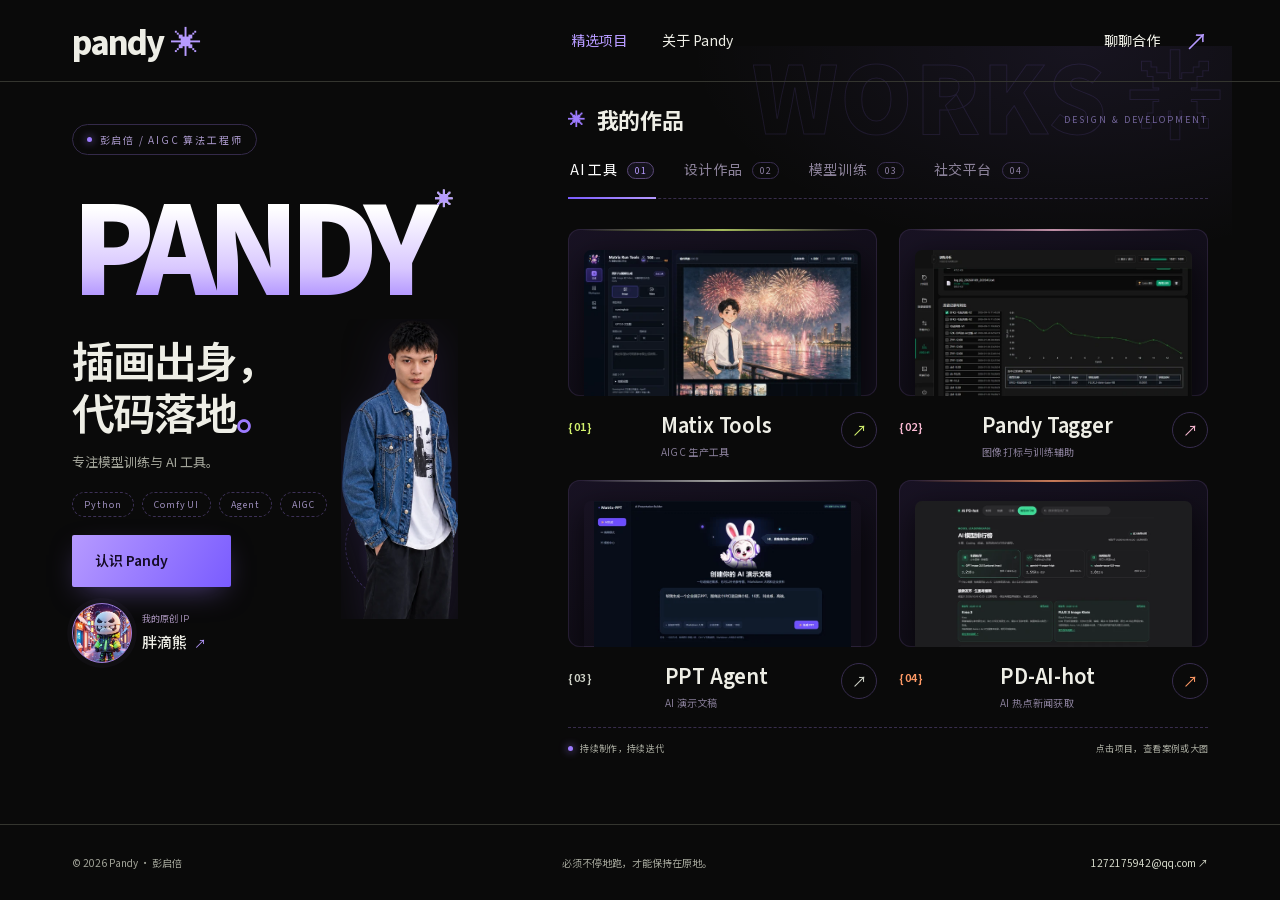
==== index.html @ b411dac5 "Publish Pandy portfolio with responsive mobile layouts" ====
<!doctype html><html lang="zh-CN"><head><meta charset="utf-8"><meta name="viewport" content="width=device-width, initial-scale=1"><meta name="theme-color" content="#0a0a0a"><title>Pandy 彭启倍 — AIGC 算法工程师与创意开发者</title><meta name="description" content="Pandy 的 AI 工具与设计作品：Matix Tools、Pandy Tagger、PPT Agent、PD-AI-hot。"><meta property="og:title" content="Pandy 彭启倍 — AIGC 算法工程师与创意开发者"><meta property="og:description" content="Pandy 的 AI 工具与设计作品：Matix Tools、Pandy Tagger、PPT Agent、PD-AI-hot。"><meta property="og:type" content="website"><meta property="og:image" content="https://7beii.github.io/pandy-portfolio/assets/images/pandy-portrait.png"><link rel="canonical" href="https://7beii.github.io/pandy-portfolio/index.html"><link rel="icon" type="image/svg+xml" href="assets/favicon.svg"><link rel="preload" href="assets/fonts/source-han-sans-cn.woff" as="font" type="font/woff" crossorigin><link rel="stylesheet" href="assets/site.css"><script src="assets/site.js" defer></script><link rel="stylesheet" href="assets/compact.css"><link rel="stylesheet" href="assets/home-ip.css"><link rel="stylesheet" href="assets/home-polish.css"><link rel="stylesheet" href="assets/home-layout.css"><link rel="stylesheet" href="assets/mobile.css"><script src="assets/home-layout.js" defer></script></head><body id="top" class="compact home-page"><a class="skip-link" href="#main">跳到内容</a><header class="site-header"><a class="brand" href="index.html" aria-label="Pandy 首页">pandy<span class="brand-star">✳</span></a><nav aria-label="主导航"><a aria-current="page" href="index.html">精选项目</a><a  href="about.html">关于 Pandy</a></nav><button class="header-contact" type="button" data-contact>聊聊合作 <span aria-hidden="true">↗</span></button><button class="menu-toggle" type="button" aria-expanded="false" aria-controls="mobile-nav" aria-label="打开导航"><span></span><span></span></button></header><nav id="mobile-nav" class="mobile-nav" aria-label="手机导航" hidden><a href="index.html">精选项目</a><a href="about.html">关于 Pandy</a><a href="mailto:1272175942@qq.com">邮件联系</a></nav><main id="main" class="home-stage section-shell"><section class="home-identity"><span class="home-kicker">彭启倍 / AIGC 算法工程师</span><h1>PANDY<span>✳</span></h1><h2>插画出身，<br>代码落地<span class="acid">。</span></h2><p>专注模型训练与 AI 工具。</p><div class="home-tags"><span>Python</span><span>ComfyUI</span><span>Agent</span><span>AIGC</span></div><div class="home-actions"><a class="button button-acid" href="about.html">认识 Pandy <svg viewBox="0 0 24 24" fill="none" aria-hidden="true"><path d="M5 19 19 5M5 5h14v14" stroke="currentColor" stroke-width="1.7"/></svg></a><button class="personal-ip-badge" type="button" data-lightbox="assets/images/design-pandy-scenes.jpg" data-caption="胖滴熊 · Pandy 原创个人 IP · 早期作品"><span class="ip-avatar" aria-hidden="true"></span><span><small>我的原创 IP</small><strong>胖滴熊 <b>↗</b></strong></span></button></div><button class="home-portrait-float" type="button" data-lightbox="assets/images/pandy-home-portrait.png" data-caption="Pandy · 彭启倍"><img class="" src="assets/images/pandy-cutout-clean.png" width="1086" height="1448" srcset="assets/images/web/pandy-cutout-clean-640.webp 640w, assets/images/web/pandy-cutout-clean-1086.webp 1086w" sizes="(max-width:700px) 46vw, 380px" alt="彭启倍 Pandy 个人形象" loading="eager" decoding="async"></button></section><section id="projects" class="home-work" aria-labelledby="work-title"><div class="work-heading"><h2 id="work-title">我的作品</h2><span>DESIGN & DEVELOPMENT</span></div><div class="home-work-tabs" role="tablist" aria-label="作品分类"><button id="tab-tools" role="tab" aria-controls="panel-tools" aria-selected="true" tabindex="0" data-tab="tools" type="button">AI 工具<span>01</span></button><button id="tab-design" role="tab" aria-controls="panel-design" aria-selected="false" tabindex="-1" data-tab="design" type="button">设计作品<span>02</span></button><button id="tab-models" role="tab" aria-controls="panel-models" aria-selected="false" tabindex="-1" data-tab="models" type="button">模型训练<span>03</span></button><button id="tab-social" role="tab" aria-controls="panel-social" aria-selected="false" tabindex="-1" data-tab="social" type="button">社交平台<span>04</span></button></div><section id="panel-tools" class="home-work-panel" role="tabpanel" aria-labelledby="tab-tools"><div class="compact-work-grid"><article class="compact-work-card work-lime"><a class="work-shot" href="projects/matix-tools.html" aria-label="查看 Matix Tools 项目"><img class="" src="assets/images/matix-tools.png" width="1286" height="913" srcset="assets/images/web/matix-tools-640.webp 640w, assets/images/web/matix-tools-1280.webp 1280w" sizes="(max-width:700px) 46vw, 380px" alt="Matix Tools 产品界面" loading="eager" decoding="async"><span class="work-open"><svg viewBox="0 0 24 24" fill="none" aria-hidden="true"><path d="M5 19 19 5M5 5h14v14" stroke="currentColor" stroke-width="1.7"/></svg></span></a><div class="work-card-caption"><span class="work-index">{01}</span><div><h3><a href="projects/matix-tools.html">Matix Tools</a></h3><p>AIGC 生产工具</p></div><a class="work-text-arrow" href="projects/matix-tools.html" aria-label="进入 Matix Tools">↗</a></div></article><article class="compact-work-card work-pink"><a class="work-shot" href="projects/pandy-tagger.html" aria-label="查看 Pandy Tagger 项目"><img class="" src="assets/images/pandy-tagger.png" width="1500" height="950" srcset="assets/images/web/pandy-tagger-640.webp 640w, assets/images/web/pandy-tagger-1280.webp 1280w" sizes="(max-width:700px) 46vw, 380px" alt="Pandy Tagger 训练分析模块" loading="eager" decoding="async"><span class="work-open"><svg viewBox="0 0 24 24" fill="none" aria-hidden="true"><path d="M5 19 19 5M5 5h14v14" stroke="currentColor" stroke-width="1.7"/></svg></span></a><div class="work-card-caption"><span class="work-index">{02}</span><div><h3><a href="projects/pandy-tagger.html">Pandy Tagger</a></h3><p>图像打标与训练辅助</p></div><a class="work-text-arrow" href="projects/pandy-tagger.html" aria-label="进入 Pandy Tagger">↗</a></div></article><article class="compact-work-card work-silver ppt-work-card"><button class="work-shot" type="button" data-lightbox="assets/images/ppt-agent-preview.png" data-caption="PPT Agent · Matrix-PPT 界面" aria-label="放大查看 PPT Agent 界面"><img class="" src="assets/images/ppt-agent-preview.png" width="2330" height="1368" srcset="assets/images/web/ppt-agent-preview-640.webp 640w, assets/images/web/ppt-agent-preview-1280.webp 1280w" sizes="(max-width:700px) 46vw, 380px" alt="Matrix-PPT AI 演示文稿工具界面" loading="eager" decoding="async"><span class="work-open"><svg viewBox="0 0 24 24" fill="none" aria-hidden="true"><path d="M5 19 19 5M5 5h14v14" stroke="currentColor" stroke-width="1.7"/></svg></span></button><div class="work-card-caption"><span class="work-index">{03}</span><div><h3>PPT Agent</h3><p>AI 演示文稿</p></div><button class="work-text-arrow" type="button" data-lightbox="assets/images/ppt-agent-preview.png" data-caption="PPT Agent · Matrix-PPT 界面" aria-label="放大查看 PPT Agent 界面">↗</button></div></article><article class="compact-work-card work-orange"><a class="work-shot" href="projects/pd-ai-hot.html" aria-label="查看 PD-AI-hot 项目"><img class="" src="assets/images/pd-ai-hot.png" width="1440" height="1100" srcset="assets/images/web/pd-ai-hot-640.webp 640w, assets/images/web/pd-ai-hot-1280.webp 1280w" sizes="(max-width:700px) 46vw, 380px" alt="PD-AI-hot 模型榜单界面 · 2026-10-16 核验快照" loading="eager" decoding="async"><span class="work-open"><svg viewBox="0 0 24 24" fill="none" aria-hidden="true"><path d="M5 19 19 5M5 5h14v14" stroke="currentColor" stroke-width="1.7"/></svg></span></a><div class="work-card-caption"><span class="work-index">{04}</span><div><h3><a href="projects/pd-ai-hot.html">PD-AI-hot</a></h3><p>AI 热点新闻获取</p></div><a class="work-text-arrow" href="projects/pd-ai-hot.html" aria-label="进入 PD-AI-hot">↗</a></div></article></div><div class="work-footnote"><span><i></i> 持续制作，持续迭代</span><span>点击项目，查看案例或大图</span></div></section><section id="panel-design" class="home-work-panel" role="tabpanel" aria-labelledby="tab-design" hidden><div class="compact-work-grid design-archive-grid"><article class="compact-work-card design-work-card commercial-ip-card"><button class="work-shot" type="button" data-lightbox="assets/images/design-kingdom-ip.jpg" data-caption="金证股份 · 品牌 IP · 早期设计作品" data-long-image="true"><img class="" src="assets/images/design-kingdom-ip.jpg" width="1100" height="3546" srcset="assets/images/web/design-kingdom-ip-640.webp 640w, assets/images/web/design-kingdom-ip-1100.webp 1100w" sizes="(max-width:700px) 46vw, 380px" alt="金证股份 · 品牌 IP" loading="lazy" decoding="async"><span class="work-open"><svg viewBox="0 0 24 24" fill="none" aria-hidden="true"><path d="M5 19 19 5M5 5h14v14" stroke="currentColor" stroke-width="1.7"/></svg></span></button><div class="work-card-caption"><span class="work-index">{01}</span><div><h3>金证股份 · 品牌 IP</h3><p>商业 IP / 形象与延展</p></div><button class="work-text-arrow" type="button" data-lightbox="assets/images/design-kingdom-ip.jpg" data-caption="金证股份 · 品牌 IP · 早期设计作品" data-long-image="true" aria-label="放大查看金证股份 · 品牌 IP">↗</button></div></article><article class="compact-work-card design-work-card"><button class="work-shot" type="button" data-lightbox="assets/images/design-douyin-kv.jpg" data-caption="抖音 · 视觉 KV · 早期设计作品" ><img class="" src="assets/images/design-douyin-kv.jpg" width="3338" height="1880" srcset="assets/images/web/design-douyin-kv-640.webp 640w, assets/images/web/design-douyin-kv-1280.webp 1280w" sizes="(max-width:700px) 46vw, 380px" alt="抖音 · 视觉 KV" loading="lazy" decoding="async"><span class="work-open"><svg viewBox="0 0 24 24" fill="none" aria-hidden="true"><path d="M5 19 19 5M5 5h14v14" stroke="currentColor" stroke-width="1.7"/></svg></span></button><div class="work-card-caption"><span class="work-index">{02}</span><div><h3>抖音 · 视觉 KV</h3><p>时空阅读计划 / 商业主视觉</p></div><button class="work-text-arrow" type="button" data-lightbox="assets/images/design-douyin-kv.jpg" data-caption="抖音 · 视觉 KV · 早期设计作品"  aria-label="放大查看抖音 · 视觉 KV">↗</button></div></article><article class="compact-work-card design-work-card"><button class="work-shot" type="button" data-lightbox="assets/images/design-iqoo-storyboard.jpg" data-caption="iQOO 视觉分镜 · 早期设计作品" ><img class="" src="assets/images/design-iqoo-storyboard.jpg" width="1800" height="1013" srcset="assets/images/web/design-iqoo-storyboard-640.webp 640w, assets/images/web/design-iqoo-storyboard-1280.webp 1280w" sizes="(max-width:700px) 46vw, 380px" alt="iQOO 视觉分镜" loading="lazy" decoding="async"><span class="work-open"><svg viewBox="0 0 24 24" fill="none" aria-hidden="true"><path d="M5 19 19 5M5 5h14v14" stroke="currentColor" stroke-width="1.7"/></svg></span></button><div class="work-card-caption"><span class="work-index">{03}</span><div><h3>iQOO 视觉分镜</h3><p>商业 KV / 分镜协作</p></div><button class="work-text-arrow" type="button" data-lightbox="assets/images/design-iqoo-storyboard.jpg" data-caption="iQOO 视觉分镜 · 早期设计作品"  aria-label="放大查看iQOO 视觉分镜">↗</button></div></article><article class="compact-work-card design-work-card"><button class="work-shot" type="button" data-lightbox="assets/images/design-arad-campaign.jpg" data-caption="阿拉德热映季 · 早期设计作品" ><img class="" src="assets/images/design-arad-campaign.jpg" width="1800" height="1013" srcset="assets/images/web/design-arad-campaign-640.webp 640w, assets/images/web/design-arad-campaign-1280.webp 1280w" sizes="(max-width:700px) 46vw, 380px" alt="阿拉德热映季" loading="lazy" decoding="async"><span class="work-open"><svg viewBox="0 0 24 24" fill="none" aria-hidden="true"><path d="M5 19 19 5M5 5h14v14" stroke="currentColor" stroke-width="1.7"/></svg></span></button><div class="work-card-caption"><span class="work-index">{04}</span><div><h3>阿拉德热映季</h3><p>活动视觉 / 插画设计</p></div><button class="work-text-arrow" type="button" data-lightbox="assets/images/design-arad-campaign.jpg" data-caption="阿拉德热映季 · 早期设计作品"  aria-label="放大查看阿拉德热映季">↗</button></div></article></div><div class="work-footnote"><span><i></i> 早期设计作品 · 2023 前后</span><span>点击图片，查看完整作品</span></div></section><section id="panel-models" class="home-work-panel" role="tabpanel" aria-labelledby="tab-models" hidden><div class="compact-work-grid design-archive-grid model-case-grid"><article class="compact-work-card design-work-card"><button class="work-shot" type="button" data-lightbox="assets/images/model-pandy-ip.jpg" data-caption="胖滴熊 IP 模型 · 模型效果案例"><img class="" src="assets/images/model-pandy-ip.jpg" width="1800" height="1048" srcset="assets/images/web/model-pandy-ip-640.webp 640w, assets/images/web/model-pandy-ip-1280.webp 1280w" sizes="(max-width:700px) 46vw, 380px" alt="胖滴熊 IP 模型" loading="lazy" decoding="async"><span class="work-open"><svg viewBox="0 0 24 24" fill="none" aria-hidden="true"><path d="M5 19 19 5M5 5h14v14" stroke="currentColor" stroke-width="1.7"/></svg></span></button><div class="work-card-caption"><span class="work-index">{01}</span><div><h3>胖滴熊 IP 模型</h3><p>SDXL / 个人 IP 风格训练</p></div><button class="work-text-arrow" type="button" data-lightbox="assets/images/model-pandy-ip.jpg" data-caption="胖滴熊 IP 模型 · 模型效果案例" aria-label="放大查看胖滴熊 IP 模型">↗</button></div></article><article class="compact-work-card design-work-card"><button class="work-shot" type="button" data-lightbox="assets/images/model-penguin-ip.jpg" data-caption="企鹅 IP 模型 · 模型效果案例"><img class="" src="assets/images/model-penguin-ip.jpg" width="1800" height="1048" srcset="assets/images/web/model-penguin-ip-640.webp 640w, assets/images/web/model-penguin-ip-1280.webp 1280w" sizes="(max-width:700px) 46vw, 380px" alt="企鹅 IP 模型" loading="lazy" decoding="async"><span class="work-open"><svg viewBox="0 0 24 24" fill="none" aria-hidden="true"><path d="M5 19 19 5M5 5h14v14" stroke="currentColor" stroke-width="1.7"/></svg></span></button><div class="work-card-caption"><span class="work-index">{02}</span><div><h3>企鹅 IP 模型</h3><p>SDXL / 角色风格训练</p></div><button class="work-text-arrow" type="button" data-lightbox="assets/images/model-penguin-ip.jpg" data-caption="企鹅 IP 模型 · 模型效果案例" aria-label="放大查看企鹅 IP 模型">↗</button></div></article><article class="compact-work-card design-work-card"><button class="work-shot" type="button" data-lightbox="assets/images/pvc-lora.png" data-caption="PVC 风格 LoRA · 模型效果案例"><img class="" src="assets/images/pvc-lora.png" width="832" height="1248" srcset="assets/images/web/pvc-lora-640.webp 640w, assets/images/web/pvc-lora-832.webp 832w" sizes="(max-width:700px) 46vw, 380px" alt="PVC 风格 LoRA" loading="lazy" decoding="async"><span class="work-open"><svg viewBox="0 0 24 24" fill="none" aria-hidden="true"><path d="M5 19 19 5M5 5h14v14" stroke="currentColor" stroke-width="1.7"/></svg></span></button><div class="work-card-caption"><span class="work-index">{03}</span><div><h3>PVC 风格 LoRA</h3><p>定制 LoRA / 风格表现</p></div><button class="work-text-arrow" type="button" data-lightbox="assets/images/pvc-lora.png" data-caption="PVC 风格 LoRA · 模型效果案例" aria-label="放大查看PVC 风格 LoRA">↗</button></div></article><article class="compact-work-card design-work-card"><button class="work-shot" type="button" data-lightbox="assets/images/red-panda-comparison.png" data-caption="红山主题人像模型 · 模型效果案例"><img class="" src="assets/images/red-panda-comparison.png" width="2055" height="1024" srcset="assets/images/web/red-panda-comparison-640.webp 640w, assets/images/web/red-panda-comparison-1280.webp 1280w" sizes="(max-width:700px) 46vw, 380px" alt="红山主题人像模型" loading="lazy" decoding="async"><span class="work-open"><svg viewBox="0 0 24 24" fill="none" aria-hidden="true"><path d="M5 19 19 5M5 5h14v14" stroke="currentColor" stroke-width="1.7"/></svg></span></button><div class="work-card-caption"><span class="work-index">{04}</span><div><h3>红山主题人像模型</h3><p>主题 LoRA / 人像场景融合</p></div><button class="work-text-arrow" type="button" data-lightbox="assets/images/red-panda-comparison.png" data-caption="红山主题人像模型 · 模型效果案例" aria-label="放大查看红山主题人像模型">↗</button></div></article></div><div class="work-footnote"><span><i></i> 模型效果与训练实践</span><span>点击图片，查看完整效果</span></div></section><section id="panel-social" class="home-work-panel" role="tabpanel" aria-labelledby="tab-social" hidden><div class="social-intro"><h3>在不同的平台，<br>继续交流。</h3><p>视频、开源项目与日常创作。</p></div><div class="social-platform-list"><a class="social-platform" href="https://space.bilibili.com/236667024" target="_blank" rel="noopener noreferrer"><span class="social-mark">bilibili</span><span class="social-copy"><strong>B 站</strong><small>视频与创作分享</small></span><span class="social-open"><svg viewBox="0 0 24 24" fill="none" aria-hidden="true"><path d="M5 19 19 5M5 5h14v14" stroke="currentColor" stroke-width="1.7"/></svg></span></a><a class="social-platform" href="https://github.com/7BEII" target="_blank" rel="noopener noreferrer"><span class="social-mark">GitHub</span><span class="social-copy"><strong>GitHub</strong><small>开源节点与工具</small></span><span class="social-open"><svg viewBox="0 0 24 24" fill="none" aria-hidden="true"><path d="M5 19 19 5M5 5h14v14" stroke="currentColor" stroke-width="1.7"/></svg></span></a><a class="social-platform" href="https://www.xiaohongshu.com/user/profile/5bd29da4f7e8b91920d365e2" target="_blank" rel="noopener noreferrer"><span class="social-mark">小红书</span><span class="social-copy"><strong>小红书</strong><small>个人主页与创作记录</small></span><span class="social-open"><svg viewBox="0 0 24 24" fill="none" aria-hidden="true"><path d="M5 19 19 5M5 5h14v14" stroke="currentColor" stroke-width="1.7"/></svg></span></a><a class="social-platform" href="https://www.liblib.art/userpage/a8fbde690b57461fbc590810268aca48/publish" target="_blank" rel="noopener noreferrer"><span class="social-mark">Liblib</span><span class="social-copy"><strong>Liblib</strong><small>模型发布与分享</small></span><span class="social-open"><svg viewBox="0 0 24 24" fill="none" aria-hidden="true"><path d="M5 19 19 5M5 5h14v14" stroke="currentColor" stroke-width="1.7"/></svg></span></a></div><div class="work-footnote"><span><i></i> Pandy / 彭启倍</span><span>点击访问我的主页 ↗</span></div></section></section></main><footer class="compact-footer section-shell"><span>© 2026 Pandy · 彭启倍</span><span class="footer-quote">必须不停地跑，才能保持在原地。</span><a href="mailto:1272175942@qq.com">1272175942@qq.com ↗</a></footer><div class="toast" role="status" aria-live="polite"></div><dialog class="image-dialog"><button class="dialog-close" type="button" aria-label="关闭大图">关闭 ×</button><img alt=""><p></p></dialog><dialog class="contact-dialog"><button class="contact-close" type="button" aria-label="关闭联系窗口">关闭 ×</button><span class="section-label">面试交流 / 项目合作</span><h2>LET’S<br>MAKE IT REAL.</h2><p>聊聊你的想法，让下一件作品发生。</p><a class="contact-email" href="mailto:1272175942@qq.com">1272175942@qq.com ↗</a><button class="copy-button" type="button" data-copy="1272175942@qq.com">复制邮箱</button><a class="contact-phone" href="tel:+8618402024467">184 0202 4467</a></dialog></body></html>
---- assets/site.css ----
@font-face{font-family:'Source Han Sans';src:url('fonts/source-han-sans-cn.woff') format('woff');font-weight:250 900;font-style:normal;font-display:swap}
:root{--bg:#0a0a0a;--surface:#141414;--line:#34352f;--text:#eeeee6;--muted:#a1a398;--acid:#b69aff;--pink:#f8b9d2;--orange:#ff9a66;--max:1380px;--gutter:clamp(22px,5.6vw,90px);color-scheme:dark}
*{box-sizing:border-box}html{scroll-behavior:smooth;scroll-padding-top:100px}body{margin:0;background:var(--bg);color:var(--text);font-family:'Source Han Sans','Microsoft YaHei',sans-serif;font-size:15px;line-height:1.7;font-weight:400;-webkit-font-smoothing:antialiased}body.dialog-open{overflow:hidden}::selection{background:var(--acid);color:var(--bg)}a{color:inherit;text-decoration:none}button{font:inherit;color:inherit;cursor:pointer}button,a{-webkit-tap-highlight-color:transparent}button{border:0}img{max-width:100%;height:auto;display:block}h1,h2,h3,p,figure{margin:0}h1,h2,h3{line-height:1.2;letter-spacing:-.04em}svg{display:block}a:focus-visible,button:focus-visible{outline:2px solid var(--acid);outline-offset:6px}button:disabled{cursor:default}.section-shell{max-width:var(--max);margin:0 auto;padding-left:var(--gutter);padding-right:var(--gutter)}.acid{color:var(--acid)}.skip-link{position:fixed;z-index:100;left:20px;top:-70px;background:var(--acid);color:var(--bg);padding:10px 20px}.skip-link:focus{top:15px}
.site-header{height:100px;max-width:var(--max);margin:auto;padding:0 var(--gutter);display:flex;align-items:center;justify-content:space-between;position:relative;z-index:20;border-bottom:1px solid var(--line)}.brand{font-size:32px;font-weight:850;line-height:1;letter-spacing:-2px;display:flex;align-items:center;gap:8px}.brand-star{font-size:31px;color:var(--acid);font-weight:500}.site-header nav{display:flex;gap:35px;font-size:14px}.site-header nav a{position:relative;transition:color .2s}.site-header nav a:hover{color:var(--acid)}.header-contact{display:flex;gap:25px;align-items:center;font-size:14px;padding:8px 0}.header-contact span{font-size:23px;color:var(--acid)}.menu-toggle{display:none;background:none;width:40px;height:40px;padding:8px}.menu-toggle span{display:block;height:1px;background:var(--text);margin:7px 0}.mobile-nav{position:absolute;z-index:19;left:0;right:0;top:83px;background:#17131d;padding:20px var(--gutter);border-bottom:1px solid var(--line)}.mobile-nav:not([hidden]){display:grid;gap:15px}.mobile-nav a{font-size:20px;padding:5px 0}
.hero{padding-top:38px;position:relative;overflow:hidden}.hero-meta{display:flex;justify-content:space-between;color:var(--muted);font-size:12px;letter-spacing:.03em}.edition{font-size:11px}.hero-word{font-size:clamp(120px,20.7vw,284px);font-weight:900;letter-spacing:-.085em;line-height:1.06;margin-left:-.02em;margin-top:15px;color:var(--text);white-space:nowrap;position:relative;z-index:2}.word-dot{display:inline-block;font-size:20px;font-weight:400;vertical-align:top;letter-spacing:0;margin:40px 0 0 22px;color:var(--acid)}.hero-bottom{display:grid;grid-template-columns:1fr 1.35fr;position:relative;min-height:406px;margin-top:8px}.hero-copy{padding:22px 0 50px;position:relative;z-index:3}.hero-copy h2{font-size:clamp(35px,4.2vw,58px);font-weight:650;line-height:1.2}.hero-copy p{color:var(--muted);font-size:15px;line-height:1.85;margin:24px 0 28px}.button{display:inline-flex;align-items:center;justify-content:space-between;gap:40px;min-height:52px;padding:12px 23px;font-size:14px;font-weight:600;border-radius:2px;transition:transform .2s,background .2s}.button-acid{background:var(--acid);color:#11130a}.button:hover{transform:translateY(-3px);background:#d0baff}.button span{font-size:23px;line-height:1}.hero-side{position:absolute;right:-24px;top:45px;display:flex;flex-direction:column;align-items:center;gap:15px;font-size:10px;writing-mode:vertical-rl;color:var(--muted);letter-spacing:.15em}.side-line{display:block;height:75px;width:1px;background:var(--line)}.hero-foot{border-top:1px solid var(--line);display:flex;justify-content:space-between;padding:18px 0 28px;font-size:11px;color:var(--muted)}.hero-foot a{color:var(--text);display:flex;gap:18px}.hero-foot a span{color:var(--acid)}
.chrome-art{height:530px;position:absolute;right:5px;top:-85px;width:57%;transform:translate(var(--px,0),var(--py,0));transition:transform .25s ease-out}.chrome-symbol{height:100%;width:100%;position:relative;z-index:2;animation:sculpture-turn 18s ease-in-out infinite}.art-orbit{position:absolute;left:10%;right:10%;height:36%;top:33%;border:1px solid #b69aff55;border-radius:50%}.orbit-a{transform:rotate(-28deg)}.orbit-b{transform:rotate(48deg);left:17%;right:17%;height:70%;top:14%;border-color:#b69aff22}.art-chip{position:absolute;z-index:3;border:1px solid #9177b0;border-radius:22px;background:#191322f0;color:var(--acid);font-size:10px;letter-spacing:.08em;line-height:1;padding:12px 18px;box-shadow:0 8px 25px #0005}.chip-a{left:4%;bottom:20%;transform:rotate(-12deg)}.chip-b{right:0;top:29%;transform:rotate(9deg);color:#dedfd5;border-color:#555}.art-cross{position:absolute;color:var(--acid);font-size:28px;font-weight:250}.cross-a{top:13%;left:9%}.cross-b{right:12%;bottom:5%}.discipline-strip{overflow:hidden;display:flex;justify-content:center;align-items:center;gap:40px;padding:20px 0;background:var(--acid);color:#171b0c;white-space:nowrap;font-weight:650;font-size:14px;letter-spacing:.02em;transform:rotate(-1.2deg);width:calc(100% + 4px);margin:20px -2px 0}.discipline-strip b{font-size:25px;line-height:1;font-weight:400}
.projects{padding-top:120px;padding-bottom:110px}.section-heading{display:flex;align-items:flex-end;justify-content:space-between;gap:45px;margin-bottom:53px}.section-label{display:block;color:var(--muted);font-size:12px;margin-bottom:22px;letter-spacing:.015em}.section-heading h2,.about h2,.engineering h2,.story-title h2{font-size:clamp(35px,4vw,56px);font-weight:600;line-height:1.24;letter-spacing:-.05em}.section-heading>p{color:var(--muted);font-size:14px;line-height:1.85;padding-bottom:6px}.project-grid{display:grid;grid-template-columns:1fr 1fr;gap:65px 32px}.project-card:nth-child(2){padding-top:84px}.project-card:nth-child(3){margin-top:-64px}.project-preview{display:block;position:relative;overflow:hidden;aspect-ratio:1.38;background:#b09bda;padding:28px 25px 0;isolation:isolate;border-radius:4px}.project-pink .project-preview{background:#b2a0c4}.project-silver .project-preview{background:#b7b0c8}.project-orange .project-preview{background:#9275ac}.preview-top{color:#15170e;display:flex;justify-content:space-between;align-items:center;gap:15px;font-size:12px;font-weight:550;margin-bottom:33px}.preview-arrow{width:30px;height:30px;border:1px solid #272a2255;border-radius:50%;padding:7px}.preview-arrow svg{width:100%;height:100%}.project-preview>img{position:relative;max-width:none;width:108%;border-radius:5px 5px 0 0;box-shadow:0 15px 35px #0007;transform:rotate(-4deg) translateY(8px);transform-origin:50% 70%;transition:transform .5s cubic-bezier(.2,.7,.2,1)}.project-card:nth-child(even) .project-preview>img{transform:rotate(4deg) translate(-4%,8px)}.project-preview:hover>img{transform:rotate(0) translateY(0)}.project-card:nth-child(even) .project-preview:hover>img{transform:rotate(0) translate(-4%,0)}.project-info{display:flex;justify-content:space-between;gap:20px;margin-top:23px}.project-category{font-size:11px;color:var(--muted)}.project-info h3{font-size:31px;font-weight:650;letter-spacing:-.04em;margin:8px 0 11px}.project-info p{color:var(--muted);max-width:390px;line-height:1.85;font-size:13px}.project-index{font-size:13px;color:#72766a;padding-top:7px}.tag-row{display:flex;gap:8px;flex-wrap:wrap;margin-top:20px}.tag-row span{font-size:10px;border:1px solid #3a3d33;border-radius:20px;padding:3px 11px;color:#b7bcb0}.concept-label{position:absolute;bottom:12px;right:12px;z-index:3;font-size:10px;background:#101510e8;border:1px solid #777d65;padding:4px 10px;color:#e9eedc}
.visuals{padding-top:35px;padding-bottom:115px}.visual-grid{display:grid;grid-template-columns:1fr 1fr;gap:25px}.visual-item{display:block;min-width:0;text-align:left;padding:0;background:none}.visual-wide{grid-column:1/-1}.visual-image{display:block;overflow:hidden;background:#171815;border-radius:3px}.visual-item .visual-image>img{height:325px;width:100%;object-fit:cover;transition:transform .5s ease}.visual-wide .visual-image>img{height:auto;aspect-ratio:2.25;object-fit:cover;object-position:50% 45%}.visual-item:hover img{transform:scale(1.025)}.visual-caption{display:flex;justify-content:space-between;gap:15px;padding:17px 0;font-size:12px}.visual-caption strong{font-size:16px;font-weight:500}.visual-caption>span{color:var(--muted)}.text-link{display:flex;width:fit-content;align-items:center;gap:16px;font-size:13px;margin-top:28px;border-bottom:1px solid #686c5f;padding-bottom:8px}.text-link svg{width:16px;color:var(--acid)}
.about{padding-top:80px;padding-bottom:120px;display:grid;grid-template-columns:.85fr 1fr;gap:90px;border-top:1px solid var(--line)}.about-photo{position:relative;align-self:start;margin-top:10px}.portrait-frame{overflow:hidden;border-radius:3px;border:1px solid #333831;position:relative}.portrait-frame>img{width:100%;aspect-ratio:.83;object-fit:cover;object-position:49% 50%;filter:saturate(.65)}.photo-stamp{position:absolute;right:-24px;top:45px;line-height:1.2;padding:15px 20px;color:#15200a;background:var(--acid);font-size:15px;letter-spacing:-.03em;font-weight:800;transform:rotate(8deg)}.photo-caption{display:block;font-size:12px;color:var(--muted);margin-top:18px}.about-copy>.section-label{margin-bottom:18px}.about-lead{font-size:19px!important;line-height:1.7!important;color:var(--text)!important;margin-top:25px!important}.about-copy>p{font-size:13px;color:var(--muted);line-height:1.95;margin-top:18px}.impact-row{display:grid;grid-template-columns:repeat(3,1fr);padding:25px 0 28px;border-top:1px solid var(--line);border-bottom:1px solid var(--line);margin:30px 0}.impact-row>div{display:flex;flex-direction:column;gap:7px}.impact-row strong{font-size:39px;font-weight:600;line-height:1.3;letter-spacing:-.06em;color:var(--acid)}.impact-row strong span{font-size:17px;margin-left:4px;letter-spacing:0}.impact-row>div>span{font-size:11px;color:var(--muted)}.credentials p{font-size:12px;line-height:1.8;padding:7px 0;display:grid;grid-template-columns:80px 1fr;gap:10px}.credentials p>span{color:var(--muted)}.manifesto{padding-top:70px;padding-bottom:95px;position:relative;overflow:hidden;border-top:1px solid var(--line)}.manifesto>p{font-size:clamp(40px,6.3vw,86px);font-weight:600;line-height:1.25;letter-spacing:-.06em;position:relative;z-index:2}.manifesto>p>span{color:var(--acid)}.manifesto-star{position:absolute;font-size:270px;right:110px;top:-20px;line-height:1;color:#b69aff1a;transform:rotate(20deg);font-weight:250}
.contact{padding-top:60px;padding-bottom:25px;background:var(--acid);color:#15180d;max-width:none}.contact>*{max-width:calc(var(--max) - 2 * var(--gutter));margin-left:auto;margin-right:auto}.contact-intro{display:flex;align-items:center;justify-content:space-between;margin-bottom:32px}.contact-intro .section-label{color:#6a557f;margin:0}.availability{display:flex;align-items:center;gap:8px;font-size:11px}.availability i,.project-status i{width:6px;height:6px;background:currentColor;border-radius:50%;display:inline-block}.contact-display{display:block;font-size:clamp(55px,10.4vw,140px);line-height:.98;font-weight:800;letter-spacing:-.065em;position:relative;padding:10px 0 45px}.contact-display>span{color:#77539e}.contact-display svg{width:100px;position:absolute;right:20px;bottom:60px;transition:transform .3s}.contact-display:hover svg{transform:translate(7px,-7px)}.contact-details{display:flex;align-items:flex-start;gap:70px;padding-top:30px;padding-bottom:40px;border-top:1px solid #80639b4d}.contact-details>div{display:flex;flex-direction:column;gap:5px}.meta{font-size:11px;color:#695b7b}.contact-details a{font-size:19px;font-weight:500;letter-spacing:-.02em}.copy-button{padding:0;background:none;font-size:11px;color:#695b7b;width:fit-content;margin-top:4px;border-bottom:1px solid #829d4d}.contact-details .back-top{margin-left:auto;font-size:11px;padding-top:24px;font-weight:400}.footer-line{display:flex;justify-content:space-between;gap:20px;font-size:10px;color:#725c86;padding-top:20px;border-top:1px solid #80639b4d}.contact a:focus-visible,.contact button:focus-visible{outline-color:#15180d}.toast{position:fixed;left:50%;bottom:30px;transform:translate(-50%,20px);z-index:60;background:#eee;color:#111;border-radius:4px;padding:12px 25px;opacity:0;pointer-events:none;transition:.2s;font-size:13px}.toast.visible{opacity:1;transform:translate(-50%,0)}.image-dialog{padding:60px 20px 20px;max-width:94vw;max-height:94dvh;background:#12130f;border:1px solid #5d4c70;color:var(--text);margin:auto;overflow:auto}.image-dialog::backdrop{background:#000e;backdrop-filter:blur(7px)}.image-dialog img{max-width:85vw;max-height:72dvh;object-fit:contain;margin:auto}.image-dialog p{font-size:12px;text-align:center;margin-top:15px;color:var(--muted)}.dialog-close{position:absolute;right:20px;top:15px;background:none;border:1px solid #766187;border-radius:20px;padding:5px 15px;font-size:12px}
.detail-hero{padding-top:43px;padding-bottom:50px}.breadcrumb{display:inline-block;color:var(--muted);font-size:12px;margin-bottom:55px}.detail-topline{display:flex;justify-content:space-between;align-items:center;gap:20px;font-size:12px;color:var(--muted);margin-bottom:23px}.project-status{display:flex;align-items:center;gap:7px;color:var(--acid);font-size:11px}.detail-hero h1{font-size:clamp(55px,9vw,120px);font-weight:800;letter-spacing:-.065em;line-height:1.08}.detail-hero h2{font-size:clamp(23px,3vw,38px);font-weight:500;margin-top:30px;line-height:1.4}.detail-summary{font-size:15px;color:var(--muted);max-width:680px;margin-top:18px;line-height:1.9}.detail-meta{display:flex;gap:90px;margin-top:42px;padding-top:24px;border-top:1px solid var(--line)}.detail-meta>div>span{font-size:10px;color:var(--muted)}.detail-meta p{font-size:12px;margin-top:6px}.detail-cover{padding-bottom:80px}.cover-canvas{background:#aebc8b;padding:45px 45px 0;border-radius:4px;overflow:hidden}.cover-canvas>img{width:100%;max-height:740px;object-fit:contain;object-position:bottom;box-shadow:0 0 50px #0005;border-radius:5px 5px 0 0}.theme-pink .cover-canvas{background:#b2a0c4}.theme-silver .cover-canvas{background:#a9aba1}.theme-orange .cover-canvas{background:#9275ac}figcaption{font-size:11px;color:var(--muted);padding-top:14px}.project-story{display:grid;grid-template-columns:.9fr 1.1fr;gap:70px;padding-top:15px;padding-bottom:80px}.story-title h2{font-size:43px}.story-text{font-size:16px;color:#d2d3c9;line-height:2;padding-top:34px}.story-text .outcome{font-size:13px;color:var(--muted);border-left:2px solid var(--acid);margin-top:24px;padding-left:19px}.feature-section{padding-bottom:90px}.feature-list{border-top:1px solid var(--line)}.feature-list article{display:grid;grid-template-columns:60px .85fr 1fr;gap:30px;padding:30px 0;border-bottom:1px solid var(--line);align-items:start}.feature-num{color:var(--acid);font-size:12px}.feature-list h3{font-size:24px;font-weight:500;line-height:1.5}.feature-list p{color:var(--muted);font-size:13px;line-height:1.9}.workflow-section{padding-bottom:90px}.workflow-section h2{font-size:43px}.workflow{list-style:none;padding:0;display:grid;grid-template-columns:repeat(4,1fr);gap:20px;margin:0}.workflow li{border-top:1px solid var(--acid);padding:20px 16px 20px 0;position:relative}.workflow li:not(:last-child):after{content:'↗';position:absolute;right:0;top:14px;color:var(--muted);font-size:20px}.workflow li>span{display:block;color:var(--muted);font-size:11px;margin-bottom:30px}.workflow strong{font-size:17px;font-weight:500;line-height:1.5;display:block}.inline-figure{padding-bottom:85px}.inline-figure button,.model-figure button{display:block;width:100%;position:relative;padding:0;background:#171815;overflow:hidden;border-radius:4px}.inline-figure img{width:100%;max-height:650px;object-fit:contain}.zoom-hint{position:absolute;right:14px;bottom:14px;background:#111e;border:1px solid #6668;padding:6px 12px;border-radius:20px;font-size:10px;color:#eee}.engineering{display:grid;grid-template-columns:.9fr 1.1fr;gap:70px;padding-bottom:90px}.engineering h2{font-size:43px}.engineering-list article{border-bottom:1px solid var(--line);padding:25px 0}.engineering-list article:first-child{padding-top:0}.engineering-list h3{font-size:21px;font-weight:500;margin-bottom:13px}.engineering-list p{font-size:13px;color:var(--muted);line-height:1.9}.next-project{display:block;border-top:1px solid var(--line);position:relative;padding-top:45px;padding-bottom:65px}.next-project>span{font-size:12px;color:var(--muted);display:block;margin-bottom:18px}.next-project strong{font-size:clamp(35px,6vw,80px);font-weight:650;line-height:1.2;letter-spacing:-.05em}.next-project svg{position:absolute;width:50px;right:var(--gutter);bottom:70px;color:var(--acid);transition:transform .25s}.next-project:hover svg{transform:translate(4px,-4px)}.model-practice{padding-bottom:65px}.model-practice h2{font-size:43px}.model-figure{margin-bottom:35px}.model-figure img{width:100%;max-height:720px;object-fit:contain}.model-figure figcaption{display:flex;justify-content:space-between;gap:20px}.model-figure figcaption strong{font-size:16px;font-weight:500;color:var(--text)}
@keyframes sculpture-turn{0%,100%{transform:rotate(-5deg) translateY(0)}50%{transform:rotate(8deg) translateY(-12px)}}
@media(min-width:1440px){.hero-word{font-size:284px}.hero-bottom{min-height:430px}.chrome-art{height:560px;top:-100px}.hero-copy{padding-top:24px}.contact>*{max-width:1220px}}
@media(max-width:1000px){:root{--gutter:40px}.hero-word{font-size:21vw}.hero-bottom{min-height:385px}.chrome-art{width:58%;height:430px;top:-25px}.hero-copy h2{font-size:42px}.hero-side{right:-20px}.projects{padding-top:100px}.project-preview{padding:20px 18px 0;aspect-ratio:1.2}.preview-top{margin-bottom:30px}.project-grid{gap:50px 24px}.project-card:nth-child(2){padding-top:60px}.project-card:nth-child(3){margin-top:-40px}.project-info h3{font-size:27px}.about{gap:45px}.about h2{font-size:38px}.photo-stamp{right:-12px;font-size:12px}.visual-item .visual-image>img{height:270px}.visual-wide .visual-image>img{height:auto}.contact-display svg{width:75px}.story-title h2,.workflow-section h2,.engineering h2,.model-practice h2{font-size:36px}.feature-list article{grid-template-columns:35px .9fr 1fr;gap:20px}.feature-list h3{font-size:21px}.project-story,.engineering{gap:40px}.impact-row strong{font-size:32px}}
@media(max-width:700px){:root{--gutter:22px}.site-header{height:82px}.brand{font-size:28px}.brand-star{font-size:26px}.site-header nav,.header-contact{display:none}.menu-toggle{display:block}.hero{padding-top:28px}.hero-meta{font-size:10px;gap:20px}.edition{font-size:9px;letter-spacing:0}.hero-word{font-size:22vw;line-height:1.1;margin-top:24px;letter-spacing:-.075em}.word-dot{font-size:12px;margin:12px 0 0 7px}.hero-bottom{display:block;min-height:590px;margin-top:12px}.hero-copy{padding-top:15px;padding-bottom:0;max-width:86%}.hero-copy h2{font-size:39px;line-height:1.22}.hero-copy p{font-size:13px;margin:18px 0 20px;line-height:1.8}.button{min-height:46px;padding:10px 18px;font-size:12px;gap:26px}.chrome-art{width:82%;right:-10px;top:256px;height:325px}.hero-side{right:2px;top:90px;font-size:9px}.hero-foot{font-size:9px;padding-bottom:22px;gap:15px}.hero-foot>a{white-space:nowrap;gap:10px}.discipline-strip{font-size:11px;gap:22px;padding:15px 0;margin-top:8px;justify-content:flex-start;transform:rotate(-2deg)}.discipline-strip span:first-child{margin-left:20px}.discipline-strip b{font-size:20px}.chip-a{left:0;bottom:17%}.chip-b{right:0;top:24%}.art-chip{font-size:8px;padding:9px 12px}.art-cross{font-size:22px}.projects{padding-top:75px;padding-bottom:60px}.section-heading{display:block;margin-bottom:32px}.section-heading h2,.about h2{font-size:36px}.section-label{font-size:10px;margin-bottom:16px}.section-heading>p{font-size:12px;margin-top:22px;line-height:1.8}.project-grid{display:block}.project-card{margin:0 0 45px!important;padding:0!important}.project-preview{aspect-ratio:1.28;padding:22px 20px 0}.preview-top{font-size:10px;margin-bottom:30px}.project-info{margin-top:19px}.project-info h3{font-size:28px;margin-top:6px}.project-info p{font-size:12px}.project-category,.project-index{font-size:10px}.tag-row{margin-top:16px}.tag-row span{font-size:9px;padding:2px 10px}.visuals{padding-top:0;padding-bottom:65px}.visual-grid{grid-template-columns:1fr;gap:23px}.visual-wide{grid-column:auto}.visual-wide .visual-image>img{aspect-ratio:16/10;object-fit:contain;background:#f8aa4c}.visual-item .visual-image>img{height:auto;max-height:380px;object-fit:contain}.visual-caption{padding:13px 0;gap:10px;font-size:10px}.visual-caption strong{font-size:14px}.text-link{font-size:11px;margin-top:20px}.about{display:flex;flex-direction:column;gap:40px;padding-top:50px;padding-bottom:65px}.about-photo{width:90%;margin:0}.portrait-frame>img{aspect-ratio:.95;object-position:50% 42%}.photo-stamp{right:-25px;top:35px;font-size:13px;padding:13px 16px}.photo-caption{font-size:10px;margin-top:12px}.about-lead{font-size:17px!important}.about-copy>p{font-size:12px}.impact-row{margin-top:25px;padding:22px 0}.impact-row strong{font-size:35px}.impact-row strong span{font-size:14px}.impact-row>div>span{font-size:10px}.credentials p{font-size:11px;grid-template-columns:70px 1fr;gap:8px}.manifesto{padding-top:45px;padding-bottom:55px}.manifesto>p{font-size:38px;line-height:1.3}.manifesto-star{font-size:180px;right:-25px;top:10px}.contact{padding-top:35px}.contact-intro{align-items:flex-start;gap:15px;margin-bottom:25px}.contact-intro .section-label{font-size:9px}.availability{font-size:9px;gap:5px}.contact-display{font-size:15vw;padding-bottom:35px}.contact-display svg{width:43px;right:0;bottom:42px}.contact-details{gap:24px;flex-wrap:wrap;padding-top:24px;padding-bottom:27px}.contact-details a{font-size:16px}.meta{font-size:10px}.copy-button{font-size:10px}.contact-details .back-top{padding-top:0;margin-left:0;align-self:end;font-size:10px}.footer-line{font-size:9px;flex-wrap:wrap;gap:13px 20px;padding-top:18px;line-height:1.6}.footer-line span:nth-child(2){order:3;width:100%}.footer-line a{margin-left:auto}.image-dialog{padding:50px 10px 12px;max-width:98vw}.image-dialog img{max-width:92vw}.dialog-close{right:12px;top:12px}.image-dialog p{font-size:10px}.detail-hero{padding-top:28px;padding-bottom:32px}.breadcrumb{font-size:10px;margin-bottom:35px}.detail-topline{font-size:10px;align-items:flex-start;margin-bottom:20px;gap:15px}.project-status{font-size:9px;gap:5px}.detail-hero h1{font-size:clamp(43px,12vw,68px);line-height:1.15;overflow-wrap:anywhere}.detail-hero h2{font-size:25px;margin-top:24px}.detail-summary{font-size:12px;margin-top:15px;line-height:1.9}.detail-meta{gap:20px;display:grid;grid-template-columns:1fr;margin-top:28px;padding-top:18px}.detail-meta p{font-size:11px}.detail-meta>div>span{font-size:9px}.detail-cover{padding-bottom:45px}.cover-canvas{padding:18px 12px 0;border-radius:2px}.cover-canvas>img{border-radius:3px 3px 0 0}figcaption{font-size:9px;padding-top:11px}.project-story{grid-template-columns:1fr;gap:18px;padding-top:15px;padding-bottom:45px}.story-title h2,.workflow-section h2,.engineering h2,.model-practice h2{font-size:32px}.story-text{font-size:14px;padding-top:0;line-height:1.9}.story-text .outcome{font-size:12px;margin-top:18px;padding-left:14px}.feature-section{padding-bottom:50px}.feature-list article{grid-template-columns:25px 1fr;gap:6px 15px;padding:24px 0}.feature-list h3{font-size:21px}.feature-list p{grid-column:2;font-size:12px}.feature-num{padding-top:5px;font-size:10px}.workflow-section{padding-bottom:50px}.workflow{grid-template-columns:1fr 1fr;gap:10px 22px}.workflow li{padding-top:14px;padding-bottom:20px}.workflow li>span{font-size:10px;margin-bottom:20px}.workflow strong{font-size:15px}.workflow li:not(:last-child):after{font-size:18px;top:9px}.inline-figure{padding-bottom:50px}.engineering{grid-template-columns:1fr;gap:30px;padding-bottom:45px}.engineering-list h3{font-size:20px}.engineering-list p{font-size:12px}.engineering-list article{padding:20px 0}.next-project{padding-top:32px;padding-bottom:40px}.next-project>span{font-size:10px;margin-bottom:15px}.next-project strong{font-size:32px}.next-project svg{width:30px;bottom:43px}.model-practice{padding-bottom:30px}.model-figure figcaption{flex-direction:column;gap:5px}.model-figure figcaption strong{font-size:14px}.zoom-hint{font-size:9px;padding:4px 9px;right:8px;bottom:8px}}
@media(prefers-reduced-motion:reduce){html{scroll-behavior:auto}*,*:before,*:after{animation:none!important;transition:none!important}.chrome-art{transform:none!important}}

.model-comparison{display:grid;grid-template-columns:repeat(3,1fr);gap:20px;margin-bottom:15px}.model-comparison button{display:block;padding:0;width:100%;background:#eee;border-radius:3px;overflow:hidden}.model-comparison img{width:100%;height:320px;object-fit:contain}.model-comparison figcaption{font-size:13px;color:#deded5}.comparison-note{font-size:12px;color:var(--muted);margin-bottom:45px;line-height:1.8}@media(max-width:700px){.model-comparison{gap:10px}.model-comparison img{height:160px}.model-comparison figcaption{font-size:10px}.comparison-note{font-size:11px;margin-bottom:30px}}

.discipline-wrap{overflow:hidden;padding:20px 0 15px;margin-top:8px}.discipline-wrap .discipline-strip{margin:0 -2px}@media(max-width:700px){.discipline-wrap{padding:13px 0 10px;margin-top:0}}
---- assets/compact.css ----
.compact{min-height:100dvh;display:flex;flex-direction:column}.compact [hidden]{display:none!important}.compact .site-header{height:82px;flex-shrink:0;width:100%}.compact .site-header nav a[aria-current=page]{color:var(--acid)}.compact .header-contact{background:none;color:var(--text)}.compact .section-shell{width:100%}.compact-footer{margin-top:auto;display:flex;justify-content:space-between;align-items:center;gap:20px;min-height:76px;border-top:1px solid var(--line);font-size:10px;color:var(--muted)}.compact-footer a{color:#d6dacb}.home-stage{display:grid;grid-template-columns:.9fr 1.35fr;gap:70px;flex:1;padding-top:48px;padding-bottom:40px;min-height:690px;align-items:center}.home-identity{position:relative;min-height:590px;padding-top:5px;overflow:hidden}.home-kicker{font-size:11px;color:var(--muted)}.home-identity h1{font-size:clamp(80px,9.5vw,132px);font-weight:900;letter-spacing:-.085em;line-height:1.15;margin:18px 0 20px}.home-identity h1>span{font-size:18px;color:var(--acid);vertical-align:top;display:inline-block;margin:15px 0 0 7px;letter-spacing:0}.home-identity h2{font-size:43px;font-weight:600;line-height:1.22;letter-spacing:-.045em;position:relative;z-index:2}.home-identity>p{font-size:13px;color:var(--muted);line-height:1.85;margin:22px 0 24px;position:relative;z-index:3}.home-identity>.button{font-size:12px;min-height:45px;padding:10px 17px;gap:30px;position:relative;z-index:3}.home-identity>.button svg{width:17px}.home-identity .chrome-art{width:255px;height:255px;top:auto;bottom:7px;right:-12px;opacity:.95}.home-identity .art-chip{display:none}.home-identity .art-cross{font-size:18px}.identity-bottom{position:absolute;left:0;bottom:8px;color:#9a8ba9;font-size:9px;letter-spacing:.08em}.work-heading{display:flex;justify-content:space-between;align-items:center;margin-bottom:22px}.work-heading h2{font-size:19px;font-weight:500;letter-spacing:-.03em}.work-heading>span{font-size:9px;color:var(--muted)}.compact-work-grid{display:grid;grid-template-columns:1fr 1fr;gap:28px 22px}.work-shot{display:block;position:relative;padding:18px 14px 0;aspect-ratio:1.58;background:#aa90de;border-radius:4px;overflow:hidden}.work-pink .work-shot{background:#b39dc4}.work-silver .work-shot{background:#b5aec7}.work-orange .work-shot{background:#9b7bb8}.work-shot>img{width:100%;height:100%;object-fit:cover;object-position:top;box-shadow:0 6px 25px #0006;border-radius:3px 3px 0 0;transform:translateY(5px);transition:transform .3s}.work-shot:hover>img{transform:translateY(0)}.work-open{position:absolute;right:12px;top:12px;width:27px;height:27px;padding:7px;border-radius:50%;background:var(--acid);color:#171023;opacity:0;transform:translate(-4px,4px);transition:.2s}.work-shot:hover .work-open,.work-shot:focus-visible .work-open{opacity:1;transform:translate(0,0)}.work-open svg{width:100%;height:100%}.work-card-caption{display:flex;justify-content:space-between;gap:12px;margin-top:12px}.work-card-caption h3{font-size:21px;font-weight:600;line-height:1.3}.work-card-caption p{font-size:10px;color:var(--muted);margin-top:5px}.work-text-arrow{font-size:20px;color:var(--acid);padding:0 3px;line-height:1.3}.work-footnote{border-top:1px solid var(--line);margin-top:28px;padding-top:17px;display:flex;justify-content:space-between;gap:20px;font-size:9px;color:var(--muted)}.work-footnote>span:first-child{display:flex;gap:7px;align-items:center}.work-footnote i{display:inline-block;width:5px;height:5px;background:var(--acid);border-radius:50%}
.about-stage{display:grid;grid-template-columns:.75fr 1.2fr;gap:70px;padding-top:48px;padding-bottom:45px;align-items:start}.compact-portrait{position:relative;margin-top:10px}.compact-portrait>img{width:100%;aspect-ratio:.82;object-fit:cover;object-position:50%;border-radius:4px;filter:saturate(.7)}.compact-portrait>span{position:absolute;bottom:24px;left:20px;background:var(--acid);color:#17200c;padding:10px 15px;font-weight:700;font-size:13px;transform:rotate(-5deg)}.compact-bio h1{font-size:47px;font-weight:600;line-height:1.25;letter-spacing:-.05em}.compact-bio>.section-label{margin-bottom:15px}.compact-bio>p{font-size:13px;color:var(--muted);line-height:1.9;margin-top:15px}.compact-bio>.bio-intro{font-size:17px;color:var(--text);margin-top:22px}.compact-bio .impact-row{margin:22px 0 20px;padding:18px 0 20px}.compact-bio .impact-row strong{font-size:34px}.compact-bio .credentials p{font-size:11px;padding:5px 0}.bio-actions{display:flex;align-items:center;gap:25px;margin-top:22px}.bio-actions .button{min-height:44px;font-size:12px;padding:9px 17px;gap:30px}.bio-actions .button svg{width:16px}.bio-actions>a{font-size:11px;color:var(--muted)}
.compact-project{padding-top:25px;padding-bottom:20px;flex:1}.project-breadcrumb{display:flex;justify-content:space-between;align-items:center;gap:20px;font-size:11px;color:var(--muted);margin-bottom:23px}.project-breadcrumb .project-status{font-size:10px}.compact-project-title{display:flex;justify-content:space-between;align-items:flex-end;gap:40px;margin-bottom:28px}.compact-project-title>div>span{font-size:10px;color:var(--muted);display:block;margin-bottom:10px}.compact-project-title h1{font-size:clamp(42px,5.7vw,78px);font-weight:750;line-height:1.1;letter-spacing:-.065em}.compact-project-title>p{font-size:18px;color:#b8bbae;line-height:1.6;padding-bottom:5px;max-width:320px}.project-tabs{display:flex;gap:35px;border-bottom:1px solid var(--line);margin-bottom:28px}.project-tabs>button{background:none;font-size:13px;color:var(--muted);padding:12px 3px 14px;position:relative;min-width:40px}.project-tabs>button[aria-selected=true]{color:var(--acid)}.project-tabs>button[aria-selected=true]:after{content:'';position:absolute;height:2px;background:var(--acid);bottom:-1px;left:0;right:0}.tab-panels{min-height:400px}.overview-layout{display:grid;grid-template-columns:1.15fr 1fr;gap:40px;align-items:start}.compact-zoom{padding:0;display:block;width:100%;position:relative;background:#161914;border:1px solid #3b4030;border-radius:4px;overflow:hidden}.compact-zoom>img{width:100%;max-height:390px;object-fit:contain}.compact-zoom>span{position:absolute;right:10px;bottom:10px;background:#10130ce8;padding:4px 10px;border-radius:20px;border:1px solid #8c75a777;color:#e5ebd9;font-size:9px}.overview-visual{min-width:0}.overview-visual figcaption{font-size:9px;padding-top:10px}.overview-description{padding-top:3px}.overview-description>h2{font-size:24px;font-weight:500;line-height:1.5;letter-spacing:-.03em}.overview-description>p{font-size:12px;color:var(--muted);line-height:1.9;margin-top:18px}.overview-description dl{margin:23px 0 0;border-top:1px solid var(--line);padding-top:16px}.overview-description dl>div{display:grid;grid-template-columns:80px 1fr;gap:12px;font-size:10px;margin-bottom:9px}.overview-description dt{color:var(--muted)}.overview-description dd{margin:0;color:#e1d9ec}.overview-description>.compact-outcome{font-size:11px;border-left:2px solid var(--acid);padding-left:13px;margin-top:18px;color:#c7b9d9}.compact-project-bottom{display:flex;justify-content:space-between;gap:20px;border-top:1px solid var(--line);margin-top:27px;padding-top:18px;font-size:10px;color:var(--muted)}.compact-project-bottom>a:last-child{color:var(--acid)}.compact-feature-grid{display:grid;grid-template-columns:repeat(3,1fr);gap:35px;padding-top:13px}.compact-feature-grid article>span{color:var(--acid);font-size:11px}.compact-feature-grid h2{font-size:23px;font-weight:500;line-height:1.4;margin:22px 0 17px}.compact-feature-grid p{font-size:12px;color:var(--muted);line-height:1.9}.feature-insight{padding-top:24px;margin-top:28px;border-top:1px solid var(--line)}.feature-insight h3{font-size:15px;font-weight:500;margin-bottom:13px}.feature-insight p{font-size:11px}.flow-intro{margin-top:18px}.flow-intro h2{font-size:29px;font-weight:500;line-height:1.4}.flow-intro p{font-size:12px;color:var(--muted);margin-top:12px}.compact-flow{list-style:none;padding:0;display:grid;grid-template-columns:repeat(4,1fr);gap:18px;margin:40px 0 35px}.compact-flow li{border:1px solid #655084;border-top:2px solid var(--acid);padding:18px 17px;position:relative;background:#15101f;min-height:117px}.compact-flow li>span{display:block;color:#aaa0bd;font-size:10px;margin-bottom:23px}.compact-flow strong{font-size:15px;font-weight:500}.compact-flow b{position:absolute;right:15px;top:12px;font-size:18px;color:var(--acid);font-weight:400}.flow-note{display:flex;gap:25px;font-size:11px;color:var(--muted);padding:15px 0;border-top:1px solid var(--line)}.flow-note>span{white-space:nowrap;color:#e4d9ef}.case-split{display:grid;grid-template-columns:1.3fr 1fr;gap:40px;align-items:center}.case-split h3{font-size:30px;line-height:1.35;font-weight:500}.case-split p{font-size:12px;color:var(--muted);line-height:1.9;margin-top:16px}.case-panel-head{display:flex;justify-content:space-between;align-items:center;gap:20px;margin:5px 0 18px}.case-panel-head h3{font-size:19px;font-weight:500}.case-panel-head p{font-size:10px;color:var(--muted)}.compact-model-comparison{display:grid;grid-template-columns:repeat(3,1fr);gap:18px}.compact-model-comparison .compact-zoom{background:#e1e3dc}.compact-model-comparison img{height:205px;object-fit:contain}.compact-model-comparison figcaption{font-size:11px;text-align:center;padding-top:9px;color:#e1d9ec}.case-thumbnails{display:grid;grid-template-columns:repeat(3,1fr);gap:18px;margin-top:23px}.case-thumbnails img{height:115px;object-fit:cover}.case-thumbnails figcaption{font-size:10px}.contact-dialog{width:500px;max-width:calc(100vw - 32px);border:1px solid #7f639b;border-radius:6px;background:#191322;color:var(--text);padding:45px;margin:auto}.contact-dialog::backdrop{background:#000c;backdrop-filter:blur(8px)}.contact-close{position:absolute;right:18px;top:15px;background:none;font-size:10px;color:var(--muted);padding:5px}.contact-dialog>.section-label{margin-top:20px;margin-bottom:20px;font-size:11px}.contact-dialog h2{font-size:52px;line-height:1;font-weight:800;letter-spacing:-.05em;color:var(--acid)}.contact-dialog>p{font-size:12px;color:var(--muted);margin-top:25px}.contact-email{font-size:20px;display:block;margin-top:28px}.contact-dialog .copy-button{margin-top:8px;color:var(--muted)}.contact-phone{display:block;font-size:15px;margin-top:23px;color:#c4cab8}
@media(min-width:1550px){.home-stage{min-height:760px}.home-identity{min-height:630px}.home-identity .chrome-art{width:290px;height:290px}.tab-panels{min-height:440px}}
@media(max-width:1100px){.home-stage{gap:35px;grid-template-columns:.8fr 1.2fr;padding-top:35px;min-height:650px}.home-identity h1{font-size:10vw}.home-identity h2{font-size:37px}.home-identity .chrome-art{width:220px;height:220px;right:-15px;bottom:14px}.home-identity{min-height:565px}.compact-work-grid{gap:25px 16px}.work-shot{padding:13px 10px 0;aspect-ratio:1.25}.work-card-caption h3{font-size:18px}.about-stage{gap:40px}.compact-bio h1{font-size:39px}.compact-project-title h1{font-size:60px}.compact-project-title>p{font-size:15px;max-width:245px}.overview-layout{gap:28px;grid-template-columns:1.15fr 1fr}.overview-description>h2{font-size:21px}.compact-feature-grid{gap:25px}.compact-feature-grid h2{font-size:21px}.case-split{gap:28px}.case-split h3{font-size:26px}}
@media(max-width:700px){.compact .site-header{height:72px}.compact .mobile-nav{top:73px}.compact .header-contact{display:none}.compact-footer{font-size:9px;min-height:80px;flex-wrap:wrap;gap:5px 15px;padding-top:15px;padding-bottom:15px}.footer-quote{display:none}.compact-footer a{margin-left:auto}.home-stage{display:block;padding-top:28px;padding-bottom:30px;min-height:0}.home-identity{min-height:363px;padding-top:0;overflow:hidden}.home-kicker{font-size:10px}.home-identity h1{font-size:26vw;max-width:100%;margin:12px 0 14px;line-height:1;letter-spacing:-.085em}.home-identity h1>span{font-size:14px;margin:8px 0 0 6px}.home-identity h2{font-size:31px;line-height:1.2}.home-identity>p{font-size:11px;line-height:1.85;margin-top:17px;margin-bottom:18px}.home-identity>.button{min-height:40px;font-size:10px;padding:8px 14px;gap:25px}.home-identity>.button svg{width:14px}.home-identity .chrome-art{width:180px;height:180px;right:-8px;bottom:21px;opacity:.9}.home-identity .art-orbit{border-color:#b69aff33}.identity-bottom{display:none}.home-work{padding-top:12px}.work-heading{margin-bottom:18px}.work-heading h2{font-size:17px}.work-heading>span{font-size:8px}.compact-work-grid{gap:25px 14px}.work-shot{padding:10px 7px 0;aspect-ratio:1.25}.work-open{display:none}.work-card-caption{gap:5px;margin-top:10px}.work-card-caption h3{font-size:16px}.work-card-caption p{font-size:9px;margin-top:4px;line-height:1.6}.work-text-arrow{font-size:17px}.work-footnote{font-size:8px;gap:15px;margin-top:23px;padding-top:14px}.about-stage{display:block;padding-top:28px;padding-bottom:35px}.compact-portrait{width:65%;margin:0 0 30px}.compact-portrait>img{aspect-ratio:.94}.compact-portrait>span{font-size:10px;left:12px;bottom:15px;padding:8px 12px}.compact-bio h1{font-size:35px}.compact-bio>.bio-intro{font-size:16px}.compact-bio>p{font-size:12px}.compact-bio .impact-row strong{font-size:31px}.compact-bio .impact-row{padding:17px 0;margin:20px 0}.bio-actions .button{font-size:11px;min-height:42px;padding:8px 14px;gap:23px}.bio-actions>a{font-size:10px}.compact-project{padding-top:22px}.project-breadcrumb{font-size:10px;margin-bottom:24px}.project-breadcrumb .project-status{font-size:8px;gap:4px}.compact-project-title{display:block;margin-bottom:17px}.compact-project-title>div>span{font-size:9px;margin-bottom:9px}.compact-project-title h1{font-size:43px;line-height:1.1;overflow-wrap:anywhere}.compact-project-title>p{font-size:13px;margin-top:14px;max-width:none;padding:0}.project-tabs{gap:28px;margin-bottom:20px}.project-tabs>button{font-size:12px;padding:11px 0;min-width:35px}.tab-panels{min-height:0}.overview-layout{display:block}.compact-zoom>img{max-height:280px}.overview-visual figcaption{font-size:8px;margin-bottom:23px}.overview-description>h2{font-size:19px;line-height:1.5}.overview-description>p{font-size:11px;line-height:1.85;margin-top:13px}.overview-description dl{margin-top:18px;padding-top:14px}.overview-description dl>div{font-size:9px;grid-template-columns:65px 1fr;gap:10px}.overview-description>.compact-outcome{font-size:10px;margin-top:14px}.compact-project-bottom{margin-top:25px;padding-top:15px;padding-bottom:8px;font-size:9px}.compact-feature-grid{display:block;padding-top:0}.compact-feature-grid article{padding:10px 0 22px;border-bottom:1px solid var(--line);margin-bottom:18px}.compact-feature-grid article:last-child{margin:0;border:0}.compact-feature-grid article>span{font-size:10px}.compact-feature-grid h2{font-size:21px;margin:10px 0 13px}.compact-feature-grid p{font-size:11px}.feature-insight{padding-top:15px;margin-top:16px;border-top:1px dashed #45483d}.feature-insight h3{font-size:14px;margin-bottom:7px}.feature-insight p{font-size:10px}.flow-intro{margin-top:6px}.flow-intro h2{font-size:23px}.flow-intro p{font-size:11px}.compact-flow{grid-template-columns:1fr 1fr;gap:14px;margin:25px 0}.compact-flow li{padding:15px;min-height:110px}.compact-flow strong{font-size:13px}.flow-note{display:block;font-size:10px}.flow-note>span{display:block;margin-bottom:10px}.case-split{display:block}.case-split>div{margin-top:23px}.case-split .section-label{margin-bottom:13px}.case-split h3{font-size:25px}.case-split p{font-size:11px;margin-top:12px}.case-panel-head{display:block;margin-bottom:17px}.case-panel-head h3{font-size:18px;margin-bottom:9px}.case-panel-head p{font-size:10px}.compact-model-comparison{gap:8px}.compact-model-comparison img{height:145px}.compact-model-comparison figcaption{font-size:9px;padding-top:7px}.compact-model-comparison .compact-zoom>span{display:none}.case-thumbnails{gap:9px;margin-top:22px}.case-thumbnails img{height:90px}.case-thumbnails .compact-zoom>span{display:none}.case-thumbnails figcaption{font-size:8px}.contact-dialog{padding:30px 25px}.contact-dialog h2{font-size:44px}.contact-email{font-size:17px}.contact-dialog>p{font-size:11px}.compact .work-shot>img{transform:none}}
@media(max-width:360px){.home-identity .chrome-art{right:-29px;width:160px;height:160px;bottom:22px}.home-identity h1{font-size:25vw}.work-card-caption h3{font-size:14px}.work-text-arrow{font-size:14px}.compact-project-title h1{font-size:39px}}
---- assets/home-ip.css ----
.home-page .home-stage{grid-template-columns:.9fr 1.35fr;gap:70px}.home-page .home-identity{min-height:620px;overflow:visible}.home-page .home-identity>p{max-width:245px}.home-portrait-card{position:absolute;right:0;bottom:55px;width:178px;height:270px;padding:0;background:#ede9e6;border:1px solid #9b7bbc;border-radius:90px 90px 7px 7px;transform:rotate(4deg);overflow:hidden;box-shadow:12px 15px 0 #b69aff0b,0 12px 40px #0005}.home-portrait-card>img{height:100%;width:100%;object-fit:cover;object-position:50% 40%}.home-portrait-card>span{position:absolute;left:0;right:0;bottom:0;padding:8px 0;font-size:8px;letter-spacing:.06em;background:#211430eb;color:#e7d7ff}.personal-ip-badge{position:absolute;bottom:49px;left:0;display:flex;align-items:center;gap:10px;background:none;padding:0;text-align:left;border:0}.ip-avatar{width:60px;height:60px;display:block;border:1px solid #9d7dd7;border-radius:50%;background:#261443 url('images/web/design-pandy-scenes-640.webp') 8% 58% / 290% auto no-repeat;box-shadow:0 0 0 5px #b69aff08}.personal-ip-badge small{font-size:9px;color:#9e8aaf;display:block;margin-bottom:3px}.personal-ip-badge strong{font-size:15px;font-weight:500;display:block}.personal-ip-badge b{font-weight:400;color:var(--acid);font-size:12px;margin-left:4px}.home-page .identity-bottom{bottom:7px}.home-work-tabs{display:flex;gap:30px;border-bottom:1px solid #3b3047;margin-bottom:23px}.home-work-tabs>button{display:flex;align-items:center;gap:10px;background:none;font-size:13px;color:#98909f;padding:4px 0 13px;border-bottom:2px solid transparent}.home-work-tabs>button>span{font-size:9px;color:#7f718e}.home-work-tabs>button[aria-selected=true]{color:var(--acid);border-bottom-color:var(--acid)}.home-work-tabs>button[aria-selected=true]>span{color:var(--acid)}.home-work-panel[hidden]{display:none!important}.home-page .work-heading{margin-bottom:20px}.home-page .work-footnote{margin-top:23px}.design-work-card .work-shot{padding:0;background:#17111d;border:1px solid #4c355e;aspect-ratio:1.58;width:100%}.design-work-card .work-shot>img{width:100%;height:100%;object-fit:contain;box-shadow:none;border-radius:0;transform:none}.design-work-card .work-shot:hover>img{transform:scale(1.025)}.design-work-card .work-text-arrow{background:none;border:0;padding:0;font:inherit;font-size:20px;color:var(--acid)}.design-work-card .work-card-caption h3{font-size:18px;line-height:1.4}.home-page .home-work-panel{min-height:500px}
@media(max-width:1100px){.home-page .home-stage{gap:35px;grid-template-columns:.8fr 1.2fr}.home-page .home-identity{min-height:580px}.home-portrait-card{width:137px;height:225px;bottom:55px;right:-7px}.home-page .home-identity>p{max-width:180px;font-size:12px}.personal-ip-badge{bottom:45px;gap:8px}.ip-avatar{width:47px;height:47px}.personal-ip-badge strong{font-size:13px}.personal-ip-badge small{font-size:8px}.design-work-card .work-card-caption h3{font-size:16px}.home-page .home-work-panel{min-height:470px}}
@media(max-width:700px){.home-page .home-stage{display:block;padding-top:25px}.home-page .home-identity{min-height:460px;overflow:hidden}.home-page .home-identity>p{font-size:11px;max-width:195px}.home-portrait-card{width:138px;height:220px;bottom:55px;right:4px;border-radius:75px 75px 5px 5px;transform:rotate(3deg)}.home-portrait-card>span{font-size:7px;padding:6px 0}.personal-ip-badge{bottom:17px;left:0;gap:10px}.ip-avatar{width:48px;height:48px}.personal-ip-badge strong{font-size:13px}.personal-ip-badge small{font-size:8px}.home-page .identity-bottom{display:none}.home-page .home-work{padding-top:15px}.home-page .work-heading{margin-bottom:18px}.home-work-tabs{gap:25px;margin-bottom:18px}.home-work-tabs>button{font-size:12px;padding-bottom:10px;gap:9px}.home-work-tabs>button>span{font-size:8px}.home-page .home-work-panel{min-height:0}.design-work-card .work-shot{aspect-ratio:1.25}.design-work-card .work-card-caption h3{font-size:14px}.design-work-card .work-text-arrow{font-size:16px}.home-page .work-footnote{margin-top:22px}}
@media(max-width:360px){.home-portrait-card{width:110px;height:185px;bottom:64px;right:2px}.home-page .home-identity>p{max-width:175px}.home-page .home-identity{min-height:445px}.design-work-card .work-card-caption h3{font-size:12px}}
.home-page #panel-tools .work-shot{aspect-ratio:1.85}.home-page #panel-tools .compact-work-grid{row-gap:20px}.ppt-preview-strip{width:100%;display:flex;align-items:center;gap:18px;margin-top:20px;padding:8px 14px 8px 8px;background:#17111f;border:1px solid #453157;border-radius:4px;text-align:left;transition:border-color .2s}.ppt-preview-strip:hover{border-color:var(--acid)}.ppt-preview-image{display:block;width:115px;height:62px;overflow:hidden;flex-shrink:0;border-radius:2px}.ppt-preview-image img{width:100%;height:100%;object-fit:contain;background:#060a14}.ppt-preview-title{display:flex;flex-direction:column;gap:3px}.ppt-preview-title strong{font-size:17px;font-weight:600;line-height:1.3}.ppt-preview-title small{font-size:10px;color:var(--muted)}.ppt-preview-open{font-size:22px;color:var(--acid);margin-left:auto}.home-page #panel-tools .work-footnote{margin-top:16px;padding-top:13px}@media(max-width:700px){.home-page #panel-tools .work-shot{aspect-ratio:1.3}.home-page #panel-tools .compact-work-grid{row-gap:23px}.ppt-preview-strip{gap:14px;margin-top:22px;padding:7px 12px 7px 7px}.ppt-preview-image{width:100px;height:58px}.ppt-preview-title strong{font-size:16px}.ppt-preview-title small{font-size:9px}.ppt-preview-open{font-size:19px}}
@media(min-width:701px){.home-page .home-stage{padding-bottom:34px}}
---- assets/home-polish.css ----
/* ============================================================
   Pandy 首页潮流化抛光 · 对齐求职作品集视觉（黑底 / 荧光紫 / 描边大字 / {01} 编号）
   仅作用于 .home-page，覆盖 compact.css 与 home-ip.css 的同名规则
   ============================================================ */
.home-page{
  --neon:#9d7bff;            /* 荧光紫主色 */
  --neon-deep:#7a5cff;
  --neon-soft:#b69aff;
  --ink:#0a0a0a;
  --card:#100d17;
  --card-line:#2a2138;
  --wa:var(--neon);          /* 每张卡片的主题强调色，按 work-* 覆盖 */
}

/* ---------- 整体氛围：作品区背后一层紫色辉光 ---------- */
.home-page .home-work{position:relative}
.home-page .home-work::before{
  content:'';position:absolute;inset:-60px -24px auto -24px;height:420px;
  background:radial-gradient(560px 300px at 78% 0%,#9d7bff17,transparent 70%);
  pointer-events:none;
}
/* 描边大字水印，呼应作品集的 PANDY DESIGN 描边标题 */
.home-page .home-work::after{
  content:'WORKS ✳';position:absolute;top:-58px;right:-16px;
  font-size:92px;font-weight:900;letter-spacing:.02em;line-height:1;
  color:transparent;-webkit-text-stroke:1px #9d7bff1e;
  pointer-events:none;user-select:none;white-space:nowrap;
}

/* ---------- 作品标题 ---------- */
.home-page .work-heading h2{
  display:flex;align-items:center;gap:12px;
  font-size:22px;font-weight:700;letter-spacing:-.02em;
}
.home-page .work-heading h2::before{content:'✳';color:var(--neon);font-size:17px}
.home-page .work-heading>span{color:#6f6392;letter-spacing:.22em}

/* ---------- 选项卡：下划线动画 + 数字胶囊 ---------- */
.home-page .home-work-tabs{gap:36px;border-bottom:1px dashed #382d4d;margin-bottom:30px}
.home-page .home-work-tabs>button{
  position:relative;font-size:14px;letter-spacing:.04em;color:#8b8199;
  padding:6px 2px 16px;border-bottom:0;transition:color .25s;
}
.home-page .home-work-tabs>button:hover{color:#cfc6e2}
.home-page .home-work-tabs>button::after{
  content:'';position:absolute;left:0;right:0;bottom:-1px;height:2px;
  background:linear-gradient(90deg,var(--neon-deep),var(--neon-soft));
  transform:scaleX(0);transform-origin:left;transition:transform .35s cubic-bezier(.6,0,.2,1);
}
.home-page .home-work-tabs>button[aria-selected=true]{color:#fff}
.home-page .home-work-tabs>button[aria-selected=true]::after{transform:scaleX(1)}
.home-page .home-work-tabs>button>span{
  font-size:9px;line-height:1;padding:3px 7px;border-radius:20px;
  color:#8d7fa3;border:1px solid #3a2f52;transition:.25s;
}
.home-page .home-work-tabs>button[aria-selected=true]>span{
  color:var(--neon-soft);border-color:#5b4979;background:#9d7bff14;
}

/* ---------- 作品卡片：深色海报卡 + 主题色描边辉光 ---------- */
.home-page .compact-work-card{position:relative}
.home-page .compact-work-card .work-shot{
  padding:16px 16px 0;border-radius:12px;
  background:linear-gradient(160deg,#191324 0%,#100d17 65%);
  box-shadow:inset 0 0 0 1px var(--card-line);
  transition:box-shadow .3s,transform .3s;
}
/* 卡片顶部一条主题色渐变高光 */
.home-page .compact-work-card .work-shot::before{
  content:'';position:absolute;top:0;left:14px;right:14px;height:2px;z-index:2;
  background:linear-gradient(90deg,transparent,var(--wa),transparent);
  opacity:.75;transition:opacity .3s;
}
.home-page .compact-work-card .work-shot>img{
  border-radius:7px 7px 0 0;
  box-shadow:0 10px 30px #000a;
  transition:transform .35s cubic-bezier(.2,.7,.2,1);
}
.home-page .compact-work-card:hover .work-shot{
  transform:translateY(-4px);
  box-shadow:inset 0 0 0 1px var(--wa),0 24px 55px -18px var(--wa);
}
.home-page .compact-work-card:hover .work-shot::before{opacity:1}
.home-page .compact-work-card:hover .work-shot>img{transform:translateY(0) scale(1.012)}

/* 主题色：与项目详情页 theme 对应 */
.home-page .work-lime{--wa:#d3f26e}
.home-page .work-pink{--wa:#f8b9d2}
.home-page .work-silver{--wa:#cfd2c8}
.home-page .work-orange{--wa:#ff9a66}

/* 打开按钮：圆形描边 → 悬停填充 */
.home-page .work-open{
  width:32px;height:32px;padding:8px;
  background:#0d0a14e6;color:var(--wa);
  box-shadow:inset 0 0 0 1px var(--wa);
  backdrop-filter:blur(4px);
}

/* ---------- 卡片文字区：{01} 编号 + 标题 + 圆形箭头 ---------- */
.home-page .work-card-caption{align-items:flex-start;gap:10px;margin-top:16px}
.home-page .work-index{
  flex-shrink:0;font-size:11px;font-weight:600;letter-spacing:.04em;
  color:var(--wa);padding-top:5px;font-variant-numeric:tabular-nums;
}
.home-page .work-card-caption h3{font-size:20px;letter-spacing:-.01em}
.home-page .work-card-caption h3>a{transition:color .2s}
.home-page .compact-work-card:hover .work-card-caption h3>a{color:var(--wa)}
.home-page .work-card-caption p{font-size:10px;color:#847a94;letter-spacing:.03em}
.home-page .work-text-arrow{
  flex-shrink:0;width:36px;height:36px;display:grid;place-items:center;
  font-size:15px;color:var(--wa);
  border:1px solid #372c4e;border-radius:50%;
  transition:.28s cubic-bezier(.4,0,.2,1);
}
.home-page .compact-work-card:hover .work-text-arrow{
  background:var(--wa);border-color:transparent;color:#12091f;
  transform:translate(2px,-2px);
}

/* ---------- PPT Agent 横条：同款深色卡 ---------- */
.home-page .ppt-preview-strip{
  margin-top:26px;padding:12px 20px 12px 12px;gap:20px;
  background:linear-gradient(120deg,#181223,#100d17 70%);
  border:1px solid var(--card-line);border-radius:12px;
  transition:border-color .25s,transform .25s,box-shadow .25s;
}
.home-page .ppt-preview-strip:hover{
  border-color:var(--neon);transform:translateY(-2px);
  box-shadow:0 18px 45px -18px #9d7bff66;
}
.home-page .ppt-preview-image{width:128px;height:68px;border-radius:8px;box-shadow:inset 0 0 0 1px #ffffff14}
.home-page .ppt-preview-title strong{font-size:17px;letter-spacing:-.01em}
.home-page .ppt-preview-open{
  width:36px;height:36px;display:grid;place-items:center;margin-left:auto;
  font-size:15px;color:var(--neon);border:1px solid #372c4e;border-radius:50%;
  transition:.28s;
}
.home-page .ppt-preview-strip:hover .ppt-preview-open{
  background:var(--neon);color:#12091f;border-color:transparent;transform:translate(2px,-2px);
}

/* ---------- 脚注：虚线分隔 + 呼吸圆点 ---------- */
.home-page .work-footnote{border-top:1px dashed #382d4d;margin-top:30px;padding-top:18px;letter-spacing:.04em}
.home-page .work-footnote i{
  background:var(--neon);box-shadow:0 0 8px var(--neon);
  animation:homePulse 2.4s ease-in-out infinite;
}
@keyframes homePulse{0%,100%{opacity:1}50%{opacity:.35}}

/* ---------- 左侧身份区微调 ---------- */
.home-page .home-kicker{
  display:inline-flex;align-items:center;gap:8px;
  font-size:10px;letter-spacing:.18em;color:#a493c4;
  border:1px solid #342a4a;border-radius:20px;padding:6px 14px;
}
.home-page .home-kicker::before{content:'';width:5px;height:5px;border-radius:50%;background:var(--neon);box-shadow:0 0 8px var(--neon)}
.home-page .home-identity h1{
  background:linear-gradient(180deg,#ffffff 25%,#d9c8ff 68%,#9d7bff 100%);
  -webkit-background-clip:text;background-clip:text;color:transparent;
}
.home-page .home-identity h2 .acid{color:var(--neon)}

/* ---------- 身份区重构：去框悬浮人像 + 标签芯片 + 动作行 ---------- */
.home-page .home-identity{min-height:640px}
.home-page .home-tags{display:flex;flex-wrap:wrap;gap:8px;margin:4px 0 24px;position:relative;z-index:3}
.home-page .home-tags span{
  font-size:9px;letter-spacing:.12em;color:#9c8dbb;
  border:1px dashed #3d3157;border-radius:20px;padding:4px 11px;
}
.home-page .home-actions{display:flex;flex-direction:column;align-items:flex-start;gap:16px;max-width:270px;position:relative;z-index:3}
.home-page .home-actions .button{
  white-space:nowrap;
  background:linear-gradient(120deg,var(--neon-soft),var(--neon-deep));
  color:#140b26;font-weight:600;border:0;
  box-shadow:0 10px 30px -10px #9d7bff80;
  transition:transform .25s,box-shadow .25s;
}
.home-page .home-actions .button:hover{transform:translateY(-2px);box-shadow:0 16px 38px -10px #9d7bff99}
.home-page .personal-ip-badge{position:static;transition:opacity .2s}
.home-page .personal-ip-badge:hover strong{color:var(--neon-soft)}

/* 人像保持在标题下方；固定高度避免窄长素材向上遮住字标。 */
.home-portrait-float{
  position:absolute;right:-12px;top:228px;bottom:auto;width:190px;height:370px;
  padding:0;background:none;border:0;z-index:1;cursor:zoom-in;overflow:clip;
}
.home-portrait-float::before{
  content:'';position:absolute;left:50%;bottom:2%;width:100%;aspect-ratio:1;
  transform:translateX(-50%);z-index:-1;
  background:radial-gradient(closest-side,#9d7bff38,transparent 72%);
}
.home-portrait-float::after{
  content:'';position:absolute;left:50%;bottom:6%;width:92%;aspect-ratio:1;
  transform:translateX(-50%);z-index:-1;
  border:1px dashed #9d7bff45;border-radius:50%;
}
.home-portrait-float>img{
  position:absolute;left:50%;bottom:0;height:100%;width:auto;max-width:none;display:block;
  transform:translateX(-53%);pointer-events:none;
  filter:drop-shadow(0 14px 24px rgba(88,58,158,.25));
  transition:transform .45s cubic-bezier(.2,.7,.2,1);
}
.home-portrait-float:hover>img{transform:translateX(-53%) translateY(-4px) rotate(-.5deg)}
.home-page .identity-bottom{left:auto;right:0;bottom:3px}

/* ============================================================
   响应式
   ============================================================ */
@media(max-width:1100px){
  .home-page .home-work::after{font-size:64px;top:-44px}
  .home-page .compact-work-card .work-shot{padding:12px 12px 0;border-radius:10px}
  .home-page .work-card-caption h3{font-size:17px}
  .home-page .work-text-arrow{width:32px;height:32px;font-size:13px}
  .home-page .home-identity{min-height:660px}
  .home-page .home-identity>p,.home-page .home-tags{max-width:170px}
  .home-page .home-actions{max-width:190px}
  .home-portrait-float{width:140px;height:290px;right:-8px;top:auto;bottom:20px}
}
@media(max-width:700px){
  .home-page .home-work::before{inset:-30px -22px auto -22px}
  .home-page .home-work::after{content:'WORKS';font-size:42px;top:-40px;right:0;-webkit-text-stroke-color:#9d7bff1a}
  .home-page .work-heading h2{font-size:18px;gap:9px}
  .home-page .work-heading h2::before{font-size:14px}
  .home-page .home-work-tabs{gap:26px;margin-bottom:22px}
  .home-page .home-work-tabs>button{font-size:13px;padding-bottom:12px}
  .home-page .compact-work-card .work-shot{padding:10px 10px 0;border-radius:9px}
  .home-page .compact-work-card .work-shot>img{border-radius:5px 5px 0 0}
  .home-page .compact-work-card:hover .work-shot{transform:none}
  .home-page .work-index{font-size:10px;padding-top:4px}
  .home-page .work-card-caption{margin-top:12px}
  .home-page .work-card-caption h3{font-size:15px}
  .home-page .work-text-arrow{width:29px;height:29px;font-size:12px}
  .home-page .ppt-preview-strip{padding:10px 14px 10px 10px;gap:14px;border-radius:10px}
  .home-page .ppt-preview-image{width:104px;height:58px}
  .home-page .ppt-preview-open{width:30px;height:30px;font-size:13px}
  .home-page .home-kicker{font-size:9px;padding:5px 11px}
  /* 手机端人物与介绍并排，避免人物独占一整段长页面。 */
  .home-page .home-identity{min-height:580px;overflow:visible;padding-bottom:20px}
  .home-page .home-identity>p,.home-page .home-tags{max-width:185px}
  .home-page .home-tags{margin:2px 0 20px}
  .home-page .home-actions{flex-wrap:wrap;gap:14px;max-width:185px}
  .home-portrait-float{
    position:absolute;right:0;top:185px;bottom:auto;z-index:1;
    width:135px;height:300px;margin:0;display:block;
  }
  .home-portrait-float:hover>img{transform:translateX(-53%)}
}
@media(max-width:360px){
  .home-page .home-identity>p,.home-page .home-tags,.home-page .home-actions{max-width:164px}
  .home-portrait-float{width:105px;height:260px;right:-4px;top:190px}
}
---- assets/home-layout.css ----
/* Homepage only: portrait follows the annotated area beside the introduction. */
.home-page .home-stage{align-items:start;min-height:0;padding-top:24px;padding-bottom:24px}
.home-page .home-identity{align-self:start;min-height:520px;margin-top:12px}
.home-page .home-identity>p{margin-top:12px;margin-bottom:18px}
.home-page .home-tags{margin-bottom:18px}
.home-page .home-portrait-float{
  left:var(--portrait-left,240px);right:auto;top:var(--portrait-top,210px);bottom:auto;
  width:var(--portrait-width,117px);height:var(--portrait-height,300px);margin:0;
  overflow:clip;
}
.home-page .home-portrait-float>img{
  left:-49.630996%;top:-4.022989%;bottom:auto;width:200.369004%;height:104.022989%;
  max-width:none;transform:none;pointer-events:none;
}
.home-page .home-portrait-float:hover>img{transform:none;filter:drop-shadow(0 14px 24px rgba(88,58,158,.3))}
.home-page .home-work-tabs{gap:clamp(14px,2vw,30px)}
.home-page .home-work-panel{min-height:560px}
.home-page .model-case-grid .work-shot{background:#110d18}
.home-page .model-case-grid .work-shot>img{object-fit:contain}
.home-page .ppt-work-card .work-shot{display:block;width:100%;text-align:left}
.home-page .ppt-work-card .work-shot>img{object-fit:contain;object-position:center}
.home-page .ppt-work-card .work-text-arrow{background:none}
.home-page .commercial-ip-card .work-shot>img{object-fit:cover;object-position:50% 46%;height:100%}
.home-page .image-dialog.long-image img{width:min(900px,86vw);max-width:86vw;max-height:none;height:auto}
.home-page .image-dialog.long-image .dialog-close{position:sticky;top:0;display:block;margin:-45px 0 15px auto;z-index:2;background:#15121c}
.home-page .social-intro{padding:14px 0 29px}
.home-page .social-intro h3{font-size:32px;font-weight:500;line-height:1.35;letter-spacing:-.04em}
.home-page .social-intro p{font-size:12px;color:#9d90ae;margin-top:14px}
.home-page .social-platform-list{display:grid;gap:16px}
.home-page .social-platform{display:flex;align-items:center;gap:20px;padding:23px;background:#14101c;border:1px solid #382948;border-radius:12px;transition:border-color .2s,transform .2s}
.home-page .social-platform:hover{border-color:var(--neon);transform:translateY(-2px)}
.home-page .social-mark{display:grid;place-items:center;width:65px;height:54px;border-radius:10px;background:#9d7bff17;color:#c4afff;font-size:12px;font-weight:650;flex-shrink:0}
.home-page .social-copy{display:flex;flex-direction:column;gap:5px}
.home-page .social-copy strong{font-size:21px;font-weight:550}
.home-page .social-copy small{font-size:11px;color:#9d90ae}
.home-page .social-open{width:20px;color:var(--neon-soft);margin-left:auto}
@media(max-width:1100px){.home-page .home-work-panel{min-height:500px}}
@media(max-width:700px){
  .home-page .home-stage{padding-top:20px;padding-bottom:24px}
  .home-page .home-identity{margin-top:0}
  .home-page .home-work-tabs{gap:0;justify-content:space-between}
  .home-page .home-work-tabs>button{font-size:11px;gap:5px;letter-spacing:0;padding-left:0;padding-right:0}
  .home-page .home-work-tabs>button>span{font-size:8px;padding:3px 5px}
  .home-page .home-work-panel{min-height:0}
  .home-page .social-intro{padding:8px 0 22px}
  .home-page .social-intro h3{font-size:27px}
  .home-page .social-intro p{font-size:11px}
  .home-page .social-platform{gap:15px;padding:17px}
  .home-page .social-mark{width:53px;height:48px;font-size:10px}
  .home-page .social-copy strong{font-size:18px}
  .home-page .social-copy small{font-size:10px}
}
@media(max-width:360px){.home-page .home-work-tabs>button>span{display:none}}
---- assets/mobile.css ----
/* Touch layouts shared by the homepage, biography and project pages. */
@media (max-width:700px) {
  html { scroll-padding-top:20px; }
  .compact .menu-toggle { width:48px;height:48px; }
  .compact .mobile-nav a { min-height:48px;display:flex;align-items:center; }
  .compact .compact-footer { font-size:11px;gap:4px 16px; }
  .compact .compact-footer a { min-height:44px;display:flex;align-items:center; }

  .home-page .home-kicker { font-size:10px;letter-spacing:.08em; }
  .home-page .home-identity>p { font-size:13px;max-width:175px;line-height:1.7; }
  .home-page .home-tags span { font-size:10px;letter-spacing:.04em; }
  .home-page .home-actions .button { min-height:48px;font-size:13px; }
  .home-page .personal-ip-badge small { font-size:10px; }
  .home-page .home-work-tabs { display:grid;grid-template-columns:repeat(4,minmax(0,1fr));gap:0; }
  .home-page .home-work-tabs>button { min-height:48px;justify-content:center;gap:4px;padding:10px 0;font-size:12px;letter-spacing:0; }
  .home-page .home-work-tabs>button>span { font-size:9px; }
  .home-page .compact-work-grid { gap:25px 14px; }
  .home-page .work-card-caption { gap:7px;justify-content:flex-start; }
  .home-page .work-card-caption>div { min-width:0; }
  .home-page .work-card-caption h3 { font-size:16px;line-height:1.4;overflow-wrap:anywhere; }
  .home-page .work-card-caption p { font-size:12px;line-height:1.6;color:#a79ab9;letter-spacing:0; }
  .home-page .work-card-caption h3>a { display:block; }
  .home-page .work-index { font-size:10px;padding-top:4px; }
  /* The large image is the primary touch target; omit duplicate arrow buttons. */
  .home-page .work-text-arrow { display:none; }
  .home-page .work-footnote { font-size:10px;line-height:1.7; }
  .home-page .social-intro p,.home-page .social-copy small { font-size:13px; }
  .home-page .social-mark { font-size:11px; }

  .compact .project-tabs { justify-content:space-between;gap:12px; }
  .compact .project-tabs>button { min-width:48px;min-height:48px;font-size:14px; }
  .compact .project-breadcrumb { font-size:12px;gap:12px; }
  .compact .project-breadcrumb>a { min-height:44px;display:flex;align-items:center; }
  .compact .project-breadcrumb .project-status { font-size:10px; }
  .compact .compact-project-title>p { font-size:15px; }
  .compact .overview-description>p,.compact .compact-feature-grid p,
  .compact .flow-intro p,.compact .case-split p,.compact .compact-bio>p { font-size:14px;line-height:1.85; }
  .compact .overview-description dl>div { font-size:12px;grid-template-columns:72px 1fr; }
  .compact .overview-description>.compact-outcome { font-size:13px; }
  .compact .overview-visual figcaption,.compact .case-panel-head p,
  .compact .case-thumbnails figcaption,.compact .compact-model-comparison figcaption { font-size:11px;line-height:1.6; }
  .compact .flow-note,.compact .compact-bio .credentials p { font-size:12px;line-height:1.8; }
  .compact .compact-project-bottom { font-size:12px;align-items:center; }
  .compact .compact-project-bottom a { min-height:44px;display:flex;align-items:center; }
  .compact .bio-actions { flex-wrap:wrap;gap:12px 20px; }
  .compact .bio-actions .button,.compact .bio-actions>a { min-height:48px;font-size:13px;display:flex;align-items:center; }

  .compact .image-dialog { width:100%;max-width:100%;height:100dvh;max-height:100dvh;margin:0;padding:0 16px max(24px,env(safe-area-inset-bottom));border:0;overscroll-behavior:contain; }
  .compact .image-dialog .dialog-close,.home-page .image-dialog.long-image .dialog-close {
    position:sticky;top:max(12px,env(safe-area-inset-top));z-index:2;display:block;
    min-width:80px;min-height:44px;margin:12px 0 18px auto;padding:8px 16px;background:#21192e;font-size:14px;
  }
  .compact .image-dialog img { max-width:100%;max-height:calc(100dvh - 145px); }
  .home-page .image-dialog.long-image img { width:100%;max-width:100%;max-height:none;height:auto; }
  .compact .image-dialog p { font-size:12px;line-height:1.7; }
  .compact .contact-dialog { max-height:calc(100dvh - 32px);overflow:auto; }
  .compact .contact-close { min-height:44px;min-width:68px;top:8px;right:12px;font-size:12px; }
  .compact .contact-dialog>p { font-size:13px; }
  .compact .contact-dialog .copy-button { min-height:44px;font-size:13px; }
  .compact .contact-email,.compact .contact-phone { min-height:44px;display:flex;align-items:center; }
}
@media (max-width:360px) {
  .home-page .home-work-tabs>button { flex-direction:column;gap:3px;font-size:12px; }
  .home-page .home-work-tabs>button>span { display:block;border:0;background:none;padding:0; }
  .home-page .work-card-caption { display:block; }
  .home-page .work-index { display:block;padding-top:0;margin-bottom:4px; }
  .home-page .work-card-caption h3 { font-size:15px; }
  .home-page .work-card-caption p { font-size:11px; }
  .home-page .home-identity>p { max-width:150px;font-size:12px; }
}
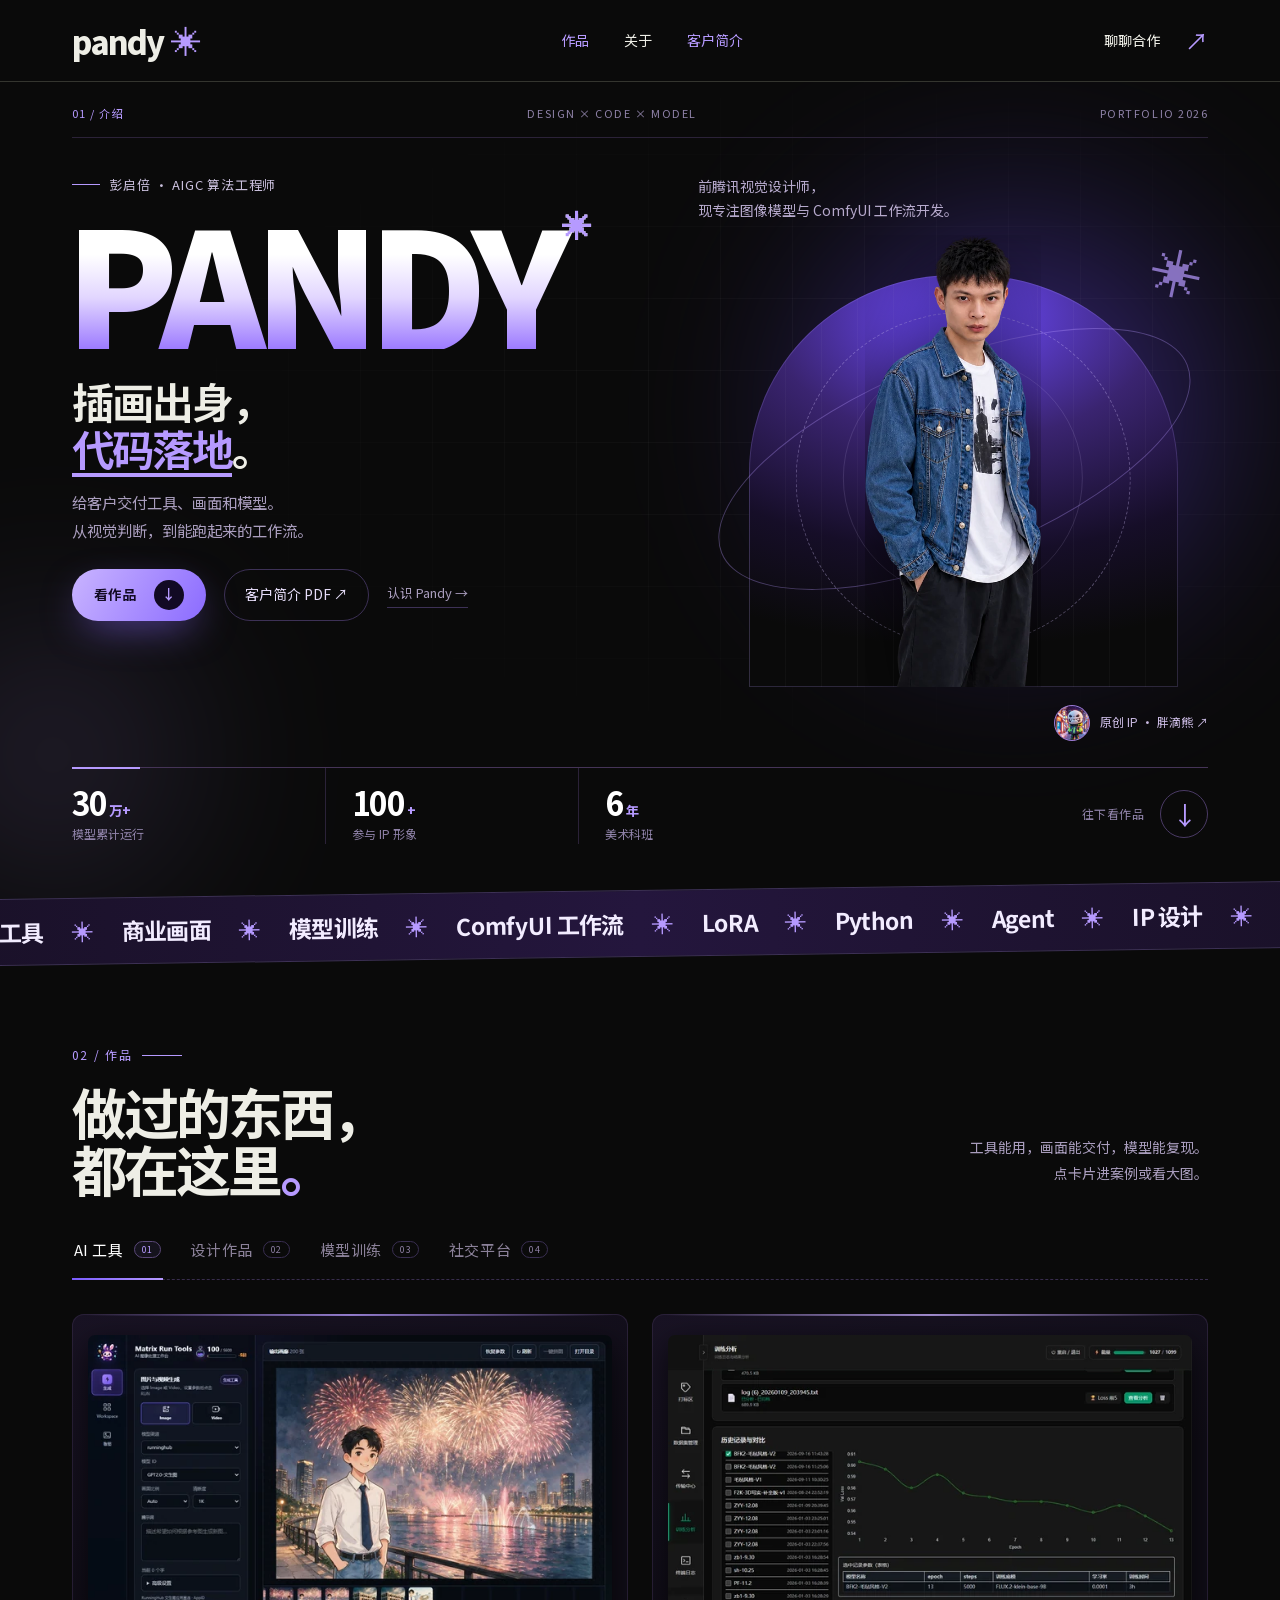
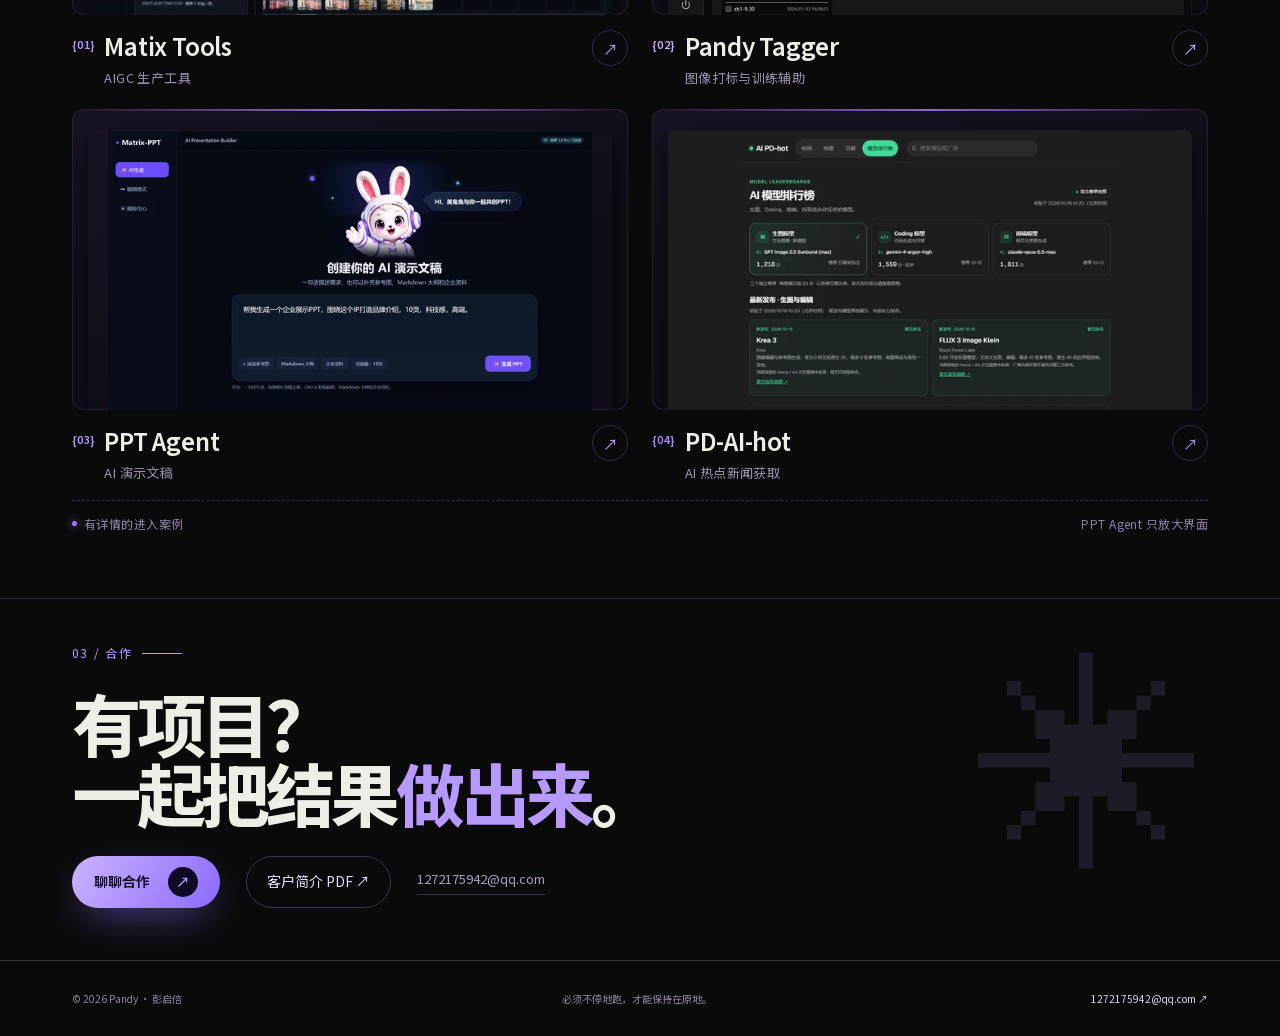
==== commit b6c95b0a: "Update Pandy portfolio static site" ====
--- a/index.html
+++ b/index.html
@@ -1 +1 @@
-<!doctype html><html lang="zh-CN"><head><meta charset="utf-8"><meta name="viewport" content="width=device-width, initial-scale=1"><meta name="theme-color" content="#0a0a0a"><title>Pandy 彭启倍 — AIGC 算法工程师与创意开发者</title><meta name="description" content="Pandy 的 AI 工具与设计作品：Matix Tools、Pandy Tagger、PPT Agent、PD-AI-hot。"><meta property="og:title" content="Pandy 彭启倍 — AIGC 算法工程师与创意开发者"><meta property="og:description" content="Pandy 的 AI 工具与设计作品：Matix Tools、Pandy Tagger、PPT Agent、PD-AI-hot。"><meta property="og:type" content="website"><meta property="og:image" content="https://7beii.github.io/pandy-portfolio/assets/images/pandy-portrait.png"><link rel="canonical" href="https://7beii.github.io/pandy-portfolio/index.html"><link rel="icon" type="image/svg+xml" href="assets/favicon.svg"><link rel="preload" href="assets/fonts/source-han-sans-cn.woff" as="font" type="font/woff" crossorigin><link rel="stylesheet" href="assets/site.css"><script src="assets/site.js" defer></script><link rel="stylesheet" href="assets/compact.css"><link rel="stylesheet" href="assets/home-ip.css"><link rel="stylesheet" href="assets/home-polish.css"><link rel="stylesheet" href="assets/home-layout.css"><link rel="stylesheet" href="assets/mobile.css"><script src="assets/home-layout.js" defer></script></head><body id="top" class="compact home-page"><a class="skip-link" href="#main">跳到内容</a><header class="site-header"><a class="brand" href="index.html" aria-label="Pandy 首页">pandy<span class="brand-star">✳</span></a><nav aria-label="主导航"><a aria-current="page" href="index.html">精选项目</a><a  href="about.html">关于 Pandy</a></nav><button class="header-contact" type="button" data-contact>聊聊合作 <span aria-hidden="true">↗</span></button><button class="menu-toggle" type="button" aria-expanded="false" aria-controls="mobile-nav" aria-label="打开导航"><span></span><span></span></button></header><nav id="mobile-nav" class="mobile-nav" aria-label="手机导航" hidden><a href="index.html">精选项目</a><a href="about.html">关于 Pandy</a><a href="mailto:1272175942@qq.com">邮件联系</a></nav><main id="main" class="home-stage section-shell"><section class="home-identity"><span class="home-kicker">彭启倍 / AIGC 算法工程师</span><h1>PANDY<span>✳</span></h1><h2>插画出身，<br>代码落地<span class="acid">。</span></h2><p>专注模型训练与 AI 工具。</p><div class="home-tags"><span>Python</span><span>ComfyUI</span><span>Agent</span><span>AIGC</span></div><div class="home-actions"><a class="button button-acid" href="about.html">认识 Pandy <svg viewBox="0 0 24 24" fill="none" aria-hidden="true"><path d="M5 19 19 5M5 5h14v14" stroke="currentColor" stroke-width="1.7"/></svg></a><button class="personal-ip-badge" type="button" data-lightbox="assets/images/design-pandy-scenes.jpg" data-caption="胖滴熊 · Pandy 原创个人 IP · 早期作品"><span class="ip-avatar" aria-hidden="true"></span><span><small>我的原创 IP</small><strong>胖滴熊 <b>↗</b></strong></span></button></div><button class="home-portrait-float" type="button" data-lightbox="assets/images/pandy-home-portrait.png" data-caption="Pandy · 彭启倍"><img class="" src="assets/images/pandy-cutout-clean.png" width="1086" height="1448" srcset="assets/images/web/pandy-cutout-clean-640.webp 640w, assets/images/web/pandy-cutout-clean-1086.webp 1086w" sizes="(max-width:700px) 46vw, 380px" alt="彭启倍 Pandy 个人形象" loading="eager" decoding="async"></button></section><section id="projects" class="home-work" aria-labelledby="work-title"><div class="work-heading"><h2 id="work-title">我的作品</h2><span>DESIGN & DEVELOPMENT</span></div><div class="home-work-tabs" role="tablist" aria-label="作品分类"><button id="tab-tools" role="tab" aria-controls="panel-tools" aria-selected="true" tabindex="0" data-tab="tools" type="button">AI 工具<span>01</span></button><button id="tab-design" role="tab" aria-controls="panel-design" aria-selected="false" tabindex="-1" data-tab="design" type="button">设计作品<span>02</span></button><button id="tab-models" role="tab" aria-controls="panel-models" aria-selected="false" tabindex="-1" data-tab="models" type="button">模型训练<span>03</span></button><button id="tab-social" role="tab" aria-controls="panel-social" aria-selected="false" tabindex="-1" data-tab="social" type="button">社交平台<span>04</span></button></div><section id="panel-tools" class="home-work-panel" role="tabpanel" aria-labelledby="tab-tools"><div class="compact-work-grid"><article class="compact-work-card work-lime"><a class="work-shot" href="projects/matix-tools.html" aria-label="查看 Matix Tools 项目"><img class="" src="assets/images/matix-tools.png" width="1286" height="913" srcset="assets/images/web/matix-tools-640.webp 640w, assets/images/web/matix-tools-1280.webp 1280w" sizes="(max-width:700px) 46vw, 380px" alt="Matix Tools 产品界面" loading="eager" decoding="async"><span class="work-open"><svg viewBox="0 0 24 24" fill="none" aria-hidden="true"><path d="M5 19 19 5M5 5h14v14" stroke="currentColor" stroke-width="1.7"/></svg></span></a><div class="work-card-caption"><span class="work-index">{01}</span><div><h3><a href="projects/matix-tools.html">Matix Tools</a></h3><p>AIGC 生产工具</p></div><a class="work-text-arrow" href="projects/matix-tools.html" aria-label="进入 Matix Tools">↗</a></div></article><article class="compact-work-card work-pink"><a class="work-shot" href="projects/pandy-tagger.html" aria-label="查看 Pandy Tagger 项目"><img class="" src="assets/images/pandy-tagger.png" width="1500" height="950" srcset="assets/images/web/pandy-tagger-640.webp 640w, assets/images/web/pandy-tagger-1280.webp 1280w" sizes="(max-width:700px) 46vw, 380px" alt="Pandy Tagger 训练分析模块" loading="eager" decoding="async"><span class="work-open"><svg viewBox="0 0 24 24" fill="none" aria-hidden="true"><path d="M5 19 19 5M5 5h14v14" stroke="currentColor" stroke-width="1.7"/></svg></span></a><div class="work-card-caption"><span class="work-index">{02}</span><div><h3><a href="projects/pandy-tagger.html">Pandy Tagger</a></h3><p>图像打标与训练辅助</p></div><a class="work-text-arrow" href="projects/pandy-tagger.html" aria-label="进入 Pandy Tagger">↗</a></div></article><article class="compact-work-card work-silver ppt-work-card"><button class="work-shot" type="button" data-lightbox="assets/images/ppt-agent-preview.png" data-caption="PPT Agent · Matrix-PPT 界面" aria-label="放大查看 PPT Agent 界面"><img class="" src="assets/images/ppt-agent-preview.png" width="2330" height="1368" srcset="assets/images/web/ppt-agent-preview-640.webp 640w, assets/images/web/ppt-agent-preview-1280.webp 1280w" sizes="(max-width:700px) 46vw, 380px" alt="Matrix-PPT AI 演示文稿工具界面" loading="eager" decoding="async"><span class="work-open"><svg viewBox="0 0 24 24" fill="none" aria-hidden="true"><path d="M5 19 19 5M5 5h14v14" stroke="currentColor" stroke-width="1.7"/></svg></span></button><div class="work-card-caption"><span class="work-index">{03}</span><div><h3>PPT Agent</h3><p>AI 演示文稿</p></div><button class="work-text-arrow" type="button" data-lightbox="assets/images/ppt-agent-preview.png" data-caption="PPT Agent · Matrix-PPT 界面" aria-label="放大查看 PPT Agent 界面">↗</button></div></article><article class="compact-work-card work-orange"><a class="work-shot" href="projects/pd-ai-hot.html" aria-label="查看 PD-AI-hot 项目"><img class="" src="assets/images/pd-ai-hot.png" width="1440" height="1100" srcset="assets/images/web/pd-ai-hot-640.webp 640w, assets/images/web/pd-ai-hot-1280.webp 1280w" sizes="(max-width:700px) 46vw, 380px" alt="PD-AI-hot 模型榜单界面 · 2026-10-16 核验快照" loading="eager" decoding="async"><span class="work-open"><svg viewBox="0 0 24 24" fill="none" aria-hidden="true"><path d="M5 19 19 5M5 5h14v14" stroke="currentColor" stroke-width="1.7"/></svg></span></a><div class="work-card-caption"><span class="work-index">{04}</span><div><h3><a href="projects/pd-ai-hot.html">PD-AI-hot</a></h3><p>AI 热点新闻获取</p></div><a class="work-text-arrow" href="projects/pd-ai-hot.html" aria-label="进入 PD-AI-hot">↗</a></div></article></div><div class="work-footnote"><span><i></i> 持续制作，持续迭代</span><span>点击项目，查看案例或大图</span></div></section><section id="panel-design" class="home-work-panel" role="tabpanel" aria-labelledby="tab-design" hidden><div class="compact-work-grid design-archive-grid"><article class="compact-work-card design-work-card commercial-ip-card"><button class="work-shot" type="button" data-lightbox="assets/images/design-kingdom-ip.jpg" data-caption="金证股份 · 品牌 IP · 早期设计作品" data-long-image="true"><img class="" src="assets/images/design-kingdom-ip.jpg" width="1100" height="3546" srcset="assets/images/web/design-kingdom-ip-640.webp 640w, assets/images/web/design-kingdom-ip-1100.webp 1100w" sizes="(max-width:700px) 46vw, 380px" alt="金证股份 · 品牌 IP" loading="lazy" decoding="async"><span class="work-open"><svg viewBox="0 0 24 24" fill="none" aria-hidden="true"><path d="M5 19 19 5M5 5h14v14" stroke="currentColor" stroke-width="1.7"/></svg></span></button><div class="work-card-caption"><span class="work-index">{01}</span><div><h3>金证股份 · 品牌 IP</h3><p>商业 IP / 形象与延展</p></div><button class="work-text-arrow" type="button" data-lightbox="assets/images/design-kingdom-ip.jpg" data-caption="金证股份 · 品牌 IP · 早期设计作品" data-long-image="true" aria-label="放大查看金证股份 · 品牌 IP">↗</button></div></article><article class="compact-work-card design-work-card"><button class="work-shot" type="button" data-lightbox="assets/images/design-douyin-kv.jpg" data-caption="抖音 · 视觉 KV · 早期设计作品" ><img class="" src="assets/images/design-douyin-kv.jpg" width="3338" height="1880" srcset="assets/images/web/design-douyin-kv-640.webp 640w, assets/images/web/design-douyin-kv-1280.webp 1280w" sizes="(max-width:700px) 46vw, 380px" alt="抖音 · 视觉 KV" loading="lazy" decoding="async"><span class="work-open"><svg viewBox="0 0 24 24" fill="none" aria-hidden="true"><path d="M5 19 19 5M5 5h14v14" stroke="currentColor" stroke-width="1.7"/></svg></span></button><div class="work-card-caption"><span class="work-index">{02}</span><div><h3>抖音 · 视觉 KV</h3><p>时空阅读计划 / 商业主视觉</p></div><button class="work-text-arrow" type="button" data-lightbox="assets/images/design-douyin-kv.jpg" data-caption="抖音 · 视觉 KV · 早期设计作品"  aria-label="放大查看抖音 · 视觉 KV">↗</button></div></article><article class="compact-work-card design-work-card"><button class="work-shot" type="button" data-lightbox="assets/images/design-iqoo-storyboard.jpg" data-caption="iQOO 视觉分镜 · 早期设计作品" ><img class="" src="assets/images/design-iqoo-storyboard.jpg" width="1800" height="1013" srcset="assets/images/web/design-iqoo-storyboard-640.webp 640w, assets/images/web/design-iqoo-storyboard-1280.webp 1280w" sizes="(max-width:700px) 46vw, 380px" alt="iQOO 视觉分镜" loading="lazy" decoding="async"><span class="work-open"><svg viewBox="0 0 24 24" fill="none" aria-hidden="true"><path d="M5 19 19 5M5 5h14v14" stroke="currentColor" stroke-width="1.7"/></svg></span></button><div class="work-card-caption"><span class="work-index">{03}</span><div><h3>iQOO 视觉分镜</h3><p>商业 KV / 分镜协作</p></div><button class="work-text-arrow" type="button" data-lightbox="assets/images/design-iqoo-storyboard.jpg" data-caption="iQOO 视觉分镜 · 早期设计作品"  aria-label="放大查看iQOO 视觉分镜">↗</button></div></article><article class="compact-work-card design-work-card"><button class="work-shot" type="button" data-lightbox="assets/images/design-arad-campaign.jpg" data-caption="阿拉德热映季 · 早期设计作品" ><img class="" src="assets/images/design-arad-campaign.jpg" width="1800" height="1013" srcset="assets/images/web/design-arad-campaign-640.webp 640w, assets/images/web/design-arad-campaign-1280.webp 1280w" sizes="(max-width:700px) 46vw, 380px" alt="阿拉德热映季" loading="lazy" decoding="async"><span class="work-open"><svg viewBox="0 0 24 24" fill="none" aria-hidden="true"><path d="M5 19 19 5M5 5h14v14" stroke="currentColor" stroke-width="1.7"/></svg></span></button><div class="work-card-caption"><span class="work-index">{04}</span><div><h3>阿拉德热映季</h3><p>活动视觉 / 插画设计</p></div><button class="work-text-arrow" type="button" data-lightbox="assets/images/design-arad-campaign.jpg" data-caption="阿拉德热映季 · 早期设计作品"  aria-label="放大查看阿拉德热映季">↗</button></div></article></div><div class="work-footnote"><span><i></i> 早期设计作品 · 2023 前后</span><span>点击图片，查看完整作品</span></div></section><section id="panel-models" class="home-work-panel" role="tabpanel" aria-labelledby="tab-models" hidden><div class="compact-work-grid design-archive-grid model-case-grid"><article class="compact-work-card design-work-card"><button class="work-shot" type="button" data-lightbox="assets/images/model-pandy-ip.jpg" data-caption="胖滴熊 IP 模型 · 模型效果案例"><img class="" src="assets/images/model-pandy-ip.jpg" width="1800" height="1048" srcset="assets/images/web/model-pandy-ip-640.webp 640w, assets/images/web/model-pandy-ip-1280.webp 1280w" sizes="(max-width:700px) 46vw, 380px" alt="胖滴熊 IP 模型" loading="lazy" decoding="async"><span class="work-open"><svg viewBox="0 0 24 24" fill="none" aria-hidden="true"><path d="M5 19 19 5M5 5h14v14" stroke="currentColor" stroke-width="1.7"/></svg></span></button><div class="work-card-caption"><span class="work-index">{01}</span><div><h3>胖滴熊 IP 模型</h3><p>SDXL / 个人 IP 风格训练</p></div><button class="work-text-arrow" type="button" data-lightbox="assets/images/model-pandy-ip.jpg" data-caption="胖滴熊 IP 模型 · 模型效果案例" aria-label="放大查看胖滴熊 IP 模型">↗</button></div></article><article class="compact-work-card design-work-card"><button class="work-shot" type="button" data-lightbox="assets/images/model-penguin-ip.jpg" data-caption="企鹅 IP 模型 · 模型效果案例"><img class="" src="assets/images/model-penguin-ip.jpg" width="1800" height="1048" srcset="assets/images/web/model-penguin-ip-640.webp 640w, assets/images/web/model-penguin-ip-1280.webp 1280w" sizes="(max-width:700px) 46vw, 380px" alt="企鹅 IP 模型" loading="lazy" decoding="async"><span class="work-open"><svg viewBox="0 0 24 24" fill="none" aria-hidden="true"><path d="M5 19 19 5M5 5h14v14" stroke="currentColor" stroke-width="1.7"/></svg></span></button><div class="work-card-caption"><span class="work-index">{02}</span><div><h3>企鹅 IP 模型</h3><p>SDXL / 角色风格训练</p></div><button class="work-text-arrow" type="button" data-lightbox="assets/images/model-penguin-ip.jpg" data-caption="企鹅 IP 模型 · 模型效果案例" aria-label="放大查看企鹅 IP 模型">↗</button></div></article><article class="compact-work-card design-work-card"><button class="work-shot" type="button" data-lightbox="assets/images/pvc-lora.png" data-caption="PVC 风格 LoRA · 模型效果案例"><img class="" src="assets/images/pvc-lora.png" width="832" height="1248" srcset="assets/images/web/pvc-lora-640.webp 640w, assets/images/web/pvc-lora-832.webp 832w" sizes="(max-width:700px) 46vw, 380px" alt="PVC 风格 LoRA" loading="lazy" decoding="async"><span class="work-open"><svg viewBox="0 0 24 24" fill="none" aria-hidden="true"><path d="M5 19 19 5M5 5h14v14" stroke="currentColor" stroke-width="1.7"/></svg></span></button><div class="work-card-caption"><span class="work-index">{03}</span><div><h3>PVC 风格 LoRA</h3><p>定制 LoRA / 风格表现</p></div><button class="work-text-arrow" type="button" data-lightbox="assets/images/pvc-lora.png" data-caption="PVC 风格 LoRA · 模型效果案例" aria-label="放大查看PVC 风格 LoRA">↗</button></div></article><article class="compact-work-card design-work-card"><button class="work-shot" type="button" data-lightbox="assets/images/red-panda-comparison.png" data-caption="红山主题人像模型 · 模型效果案例"><img class="" src="assets/images/red-panda-comparison.png" width="2055" height="1024" srcset="assets/images/web/red-panda-comparison-640.webp 640w, assets/images/web/red-panda-comparison-1280.webp 1280w" sizes="(max-width:700px) 46vw, 380px" alt="红山主题人像模型" loading="lazy" decoding="async"><span class="work-open"><svg viewBox="0 0 24 24" fill="none" aria-hidden="true"><path d="M5 19 19 5M5 5h14v14" stroke="currentColor" stroke-width="1.7"/></svg></span></button><div class="work-card-caption"><span class="work-index">{04}</span><div><h3>红山主题人像模型</h3><p>主题 LoRA / 人像场景融合</p></div><button class="work-text-arrow" type="button" data-lightbox="assets/images/red-panda-comparison.png" data-caption="红山主题人像模型 · 模型效果案例" aria-label="放大查看红山主题人像模型">↗</button></div></article></div><div class="work-footnote"><span><i></i> 模型效果与训练实践</span><span>点击图片，查看完整效果</span></div></section><section id="panel-social" class="home-work-panel" role="tabpanel" aria-labelledby="tab-social" hidden><div class="social-intro"><h3>在不同的平台，<br>继续交流。</h3><p>视频、开源项目与日常创作。</p></div><div class="social-platform-list"><a class="social-platform" href="https://space.bilibili.com/236667024" target="_blank" rel="noopener noreferrer"><span class="social-mark">bilibili</span><span class="social-copy"><strong>B 站</strong><small>视频与创作分享</small></span><span class="social-open"><svg viewBox="0 0 24 24" fill="none" aria-hidden="true"><path d="M5 19 19 5M5 5h14v14" stroke="currentColor" stroke-width="1.7"/></svg></span></a><a class="social-platform" href="https://github.com/7BEII" target="_blank" rel="noopener noreferrer"><span class="social-mark">GitHub</span><span class="social-copy"><strong>GitHub</strong><small>开源节点与工具</small></span><span class="social-open"><svg viewBox="0 0 24 24" fill="none" aria-hidden="true"><path d="M5 19 19 5M5 5h14v14" stroke="currentColor" stroke-width="1.7"/></svg></span></a><a class="social-platform" href="https://www.xiaohongshu.com/user/profile/5bd29da4f7e8b91920d365e2" target="_blank" rel="noopener noreferrer"><span class="social-mark">小红书</span><span class="social-copy"><strong>小红书</strong><small>个人主页与创作记录</small></span><span class="social-open"><svg viewBox="0 0 24 24" fill="none" aria-hidden="true"><path d="M5 19 19 5M5 5h14v14" stroke="currentColor" stroke-width="1.7"/></svg></span></a><a class="social-platform" href="https://www.liblib.art/userpage/a8fbde690b57461fbc590810268aca48/publish" target="_blank" rel="noopener noreferrer"><span class="social-mark">Liblib</span><span class="social-copy"><strong>Liblib</strong><small>模型发布与分享</small></span><span class="social-open"><svg viewBox="0 0 24 24" fill="none" aria-hidden="true"><path d="M5 19 19 5M5 5h14v14" stroke="currentColor" stroke-width="1.7"/></svg></span></a></div><div class="work-footnote"><span><i></i> Pandy / 彭启倍</span><span>点击访问我的主页 ↗</span></div></section></section></main><footer class="compact-footer section-shell"><span>© 2026 Pandy · 彭启倍</span><span class="footer-quote">必须不停地跑，才能保持在原地。</span><a href="mailto:1272175942@qq.com">1272175942@qq.com ↗</a></footer><div class="toast" role="status" aria-live="polite"></div><dialog class="image-dialog"><button class="dialog-close" type="button" aria-label="关闭大图">关闭 ×</button><img alt=""><p></p></dialog><dialog class="contact-dialog"><button class="contact-close" type="button" aria-label="关闭联系窗口">关闭 ×</button><span class="section-label">面试交流 / 项目合作</span><h2>LET’S<br>MAKE IT REAL.</h2><p>聊聊你的想法，让下一件作品发生。</p><a class="contact-email" href="mailto:1272175942@qq.com">1272175942@qq.com ↗</a><button class="copy-button" type="button" data-copy="1272175942@qq.com">复制邮箱</button><a class="contact-phone" href="tel:+8618402024467">184 0202 4467</a></dialog></body></html>+<!doctype html><html lang="zh-CN"><head><meta charset="utf-8"><meta name="viewport" content="width=device-width, initial-scale=1"><meta name="theme-color" content="#0a0a0a"><title>Pandy 彭启倍 — AIGC 算法工程师与创意开发者</title><meta name="description" content="Pandy 的 AI 工具与设计作品：Matix Tools、Pandy Tagger、PPT Agent、PD-AI-hot。"><meta property="og:title" content="Pandy 彭启倍 — AIGC 算法工程师与创意开发者"><meta property="og:description" content="Pandy 的 AI 工具与设计作品：Matix Tools、Pandy Tagger、PPT Agent、PD-AI-hot。"><meta property="og:type" content="website"><meta property="og:image" content="https://7beii.github.io/pandy-portfolio/assets/images/pandy-portrait.png"><link rel="canonical" href="https://7beii.github.io/pandy-portfolio/index.html"><link rel="icon" type="image/svg+xml" href="assets/favicon.svg"><link rel="preload" href="assets/fonts/source-han-sans-cn.woff" as="font" type="font/woff" crossorigin><link rel="stylesheet" href="assets/site.css?v=b090b4d6b500"><script src="assets/site.js?v=e1060b740311" defer></script><link rel="stylesheet" href="assets/compact.css?v=509d92c5f5df"><link rel="stylesheet" href="assets/home-ip.css?v=22252f7fa322"><link rel="stylesheet" href="assets/home-polish.css?v=7785ad3ac331"><link rel="stylesheet" href="assets/home-layout.css?v=7ba60ebf32bd"><link rel="stylesheet" href="assets/mobile.css?v=d33d82f2d258"><link rel="stylesheet" href="assets/home-intro.css?v=4f2d6182aaef"><script>document.documentElement.classList.add("js")</script><script src="assets/home-motion.js?v=cb9700ef4bcb" defer></script><link rel="stylesheet" href="assets/client-logic.css?v=1ddb494e695c"></head><body id="top" class="compact home-page"><a class="skip-link" href="#main">跳到内容</a><header class="site-header"><a class="brand" href="index.html" aria-label="Pandy 首页">pandy<span class="brand-star">✳</span></a><nav aria-label="主导航"><a aria-current="page" href="index.html">作品</a><a  href="about.html">关于</a><a class="nav-file" href="deck/Pandy-客户简介.pdf" target="_blank" rel="noopener">客户简介</a></nav><button class="header-contact" type="button" data-contact>聊聊合作 <span aria-hidden="true">↗</span></button><button class="menu-toggle" type="button" aria-expanded="false" aria-controls="mobile-nav" aria-label="打开导航"><span></span><span></span></button></header><nav id="mobile-nav" class="mobile-nav" aria-label="手机导航" hidden><a href="index.html">作品</a><a href="about.html">关于</a><a href="deck/Pandy-客户简介.pdf" target="_blank" rel="noopener">客户简介 PDF</a><a href="mailto:1272175942@qq.com">邮件联系</a></nav><div class="scroll-progress" aria-hidden="true"></div><main id="main"><section class="intro section-shell" aria-label="Pandy 个人介绍"><div class="intro-bg" aria-hidden="true"><i class="glow glow-a"></i><i class="glow glow-b"></i><i class="grid-lines"></i></div><div class="intro-meta" style="--d:0"><span>01 / 介绍</span><span>Design × Code × Model</span><span>Portfolio 2026</span></div><div class="intro-copy"><span class="intro-kicker" style="--d:0">彭启倍 · AIGC 算法工程师</span><h1 class="intro-word" style="--d:1">PANDY<span>✳</span></h1><h2 style="--d:2">插画出身，<br><em>代码落地</em>。</h2><p style="--d:3">给客户交付工具、画面和模型。<br>从视觉判断，到能跑起来的工作流。</p><div class="intro-actions" style="--d:4"><a class="intro-cta" href="#works" data-magnetic>看作品 <span aria-hidden="true">↓</span></a><a class="intro-ghost" href="deck/Pandy-客户简介.pdf" target="_blank" rel="noopener">客户简介 PDF ↗</a><a class="intro-link" href="about.html">认识 Pandy →</a></div></div><div class="intro-visual" style="--d:2"><div class="portrait-intro"><p>前腾讯视觉设计师，<br>现专注图像模型与 ComfyUI 工作流开发。</p></div><div class="portrait-art"><div class="intro-arch" data-parallax="8"><span class="arch-ring"></span><span class="arch-ring ring-2"></span></div><div class="intro-portrait" data-parallax="16"><img class="" src="assets/images/pandy-cutout-clean.png" width="1086" height="1448" srcset="assets/images/web/pandy-cutout-clean-640.webp 640w, assets/images/web/pandy-cutout-clean-1086.webp 1086w" sizes="(max-width:700px) 46vw, 380px" alt="彭启倍 Pandy 个人形象" loading="eager" decoding="async"></div></div><div class="portrait-caption"><button class="intro-chip chip-ip" type="button" data-lightbox="assets/images/design-pandy-scenes.jpg" data-caption="胖滴熊 · Pandy 原创个人 IP · 早期作品"><span class="ip-avatar" aria-hidden="true"></span>原创 IP · 胖滴熊 ↗</button></div></div><div class="intro-footer" style="--d:5"><div class="intro-stats"><div><strong><span data-count="30">30</span><small>万+</small></strong><em>模型累计运行</em></div><div><strong><span data-count="100">100</span><small>+</small></strong><em>参与 IP 形象</em></div><div><strong><span data-count="6">6</span><small>年</small></strong><em>美术科班</em></div></div><a class="scroll-cue" href="#works"><span></span>往下看作品 <b aria-hidden="true">↓</b></a></div></section><div class="intro-marquee" aria-hidden="true"><div><span>AI 工具</span><b>✳</b><span>商业画面</span><b>✳</b><span>模型训练</span><b>✳</b><span>ComfyUI 工作流</span><b>✳</b><span>LoRA</span><b>✳</b><span>Python</span><b>✳</b><span>Agent</span><b>✳</b><span>IP 设计</span><b>✳</b><span>AI 工具</span><b>✳</b><span>商业画面</span><b>✳</b><span>模型训练</span><b>✳</b><span>ComfyUI 工作流</span><b>✳</b><span>LoRA</span><b>✳</b><span>Python</span><b>✳</b><span>Agent</span><b>✳</b><span>IP 设计</span><b>✳</b></div></div><section id="works" class="home-work works-section section-shell" aria-labelledby="work-title"><div class="works-head" data-reveal><div><span class="section-index">02 / 作品</span><h2 id="work-title">做过的东西，<br>都在这里<span class="acid">。</span></h2></div><p>工具能用，画面能交付，模型能复现。<br>点卡片进案例或看大图。</p><span class="works-outline" aria-hidden="true">WORKS</span></div><div class="home-work-tabs" role="tablist" aria-label="作品分类"><button id="tab-tools" role="tab" aria-controls="panel-tools" aria-selected="true" tabindex="0" data-tab="tools" type="button">AI 工具<span>01</span></button><button id="tab-design" role="tab" aria-controls="panel-design" aria-selected="false" tabindex="-1" data-tab="design" type="button">设计作品<span>02</span></button><button id="tab-models" role="tab" aria-controls="panel-models" aria-selected="false" tabindex="-1" data-tab="models" type="button">模型训练<span>03</span></button><button id="tab-social" role="tab" aria-controls="panel-social" aria-selected="false" tabindex="-1" data-tab="social" type="button">社交平台<span>04</span></button></div><section id="panel-tools" class="home-work-panel" role="tabpanel" aria-labelledby="tab-tools"><div class="compact-work-grid"><article class="compact-work-card work-lime"><a class="work-shot" href="projects/matix-tools.html" aria-label="查看 Matix Tools 项目"><img class="" src="assets/images/matix-tools.png" width="1286" height="913" srcset="assets/images/web/matix-tools-640.webp 640w, assets/images/web/matix-tools-1280.webp 1280w" sizes="(max-width:700px) 46vw, 380px" alt="Matix Tools 产品界面" loading="eager" decoding="async"><span class="work-open"><svg viewBox="0 0 24 24" fill="none" aria-hidden="true"><path d="M5 19 19 5M5 5h14v14" stroke="currentColor" stroke-width="1.7"/></svg></span></a><div class="work-card-caption"><span class="work-index">{01}</span><div><h3><a href="projects/matix-tools.html">Matix Tools</a></h3><p>AIGC 生产工具</p></div><a class="work-text-arrow" href="projects/matix-tools.html" aria-label="进入 Matix Tools">↗</a></div></article><article class="compact-work-card work-pink"><a class="work-shot" href="projects/pandy-tagger.html" aria-label="查看 Pandy Tagger 项目"><img class="" src="assets/images/pandy-tagger.png" width="1500" height="950" srcset="assets/images/web/pandy-tagger-640.webp 640w, assets/images/web/pandy-tagger-1280.webp 1280w" sizes="(max-width:700px) 46vw, 380px" alt="Pandy Tagger 训练分析模块" loading="eager" decoding="async"><span class="work-open"><svg viewBox="0 0 24 24" fill="none" aria-hidden="true"><path d="M5 19 19 5M5 5h14v14" stroke="currentColor" stroke-width="1.7"/></svg></span></a><div class="work-card-caption"><span class="work-index">{02}</span><div><h3><a href="projects/pandy-tagger.html">Pandy Tagger</a></h3><p>图像打标与训练辅助</p></div><a class="work-text-arrow" href="projects/pandy-tagger.html" aria-label="进入 Pandy Tagger">↗</a></div></article><article class="compact-work-card work-silver ppt-work-card"><button class="work-shot" type="button" data-lightbox="assets/images/ppt-agent-preview.png" data-caption="PPT Agent · Matrix-PPT 界面" aria-label="放大查看 PPT Agent 界面"><img class="" src="assets/images/ppt-agent-preview.png" width="2330" height="1368" srcset="assets/images/web/ppt-agent-preview-640.webp 640w, assets/images/web/ppt-agent-preview-1280.webp 1280w" sizes="(max-width:700px) 46vw, 380px" alt="Matrix-PPT AI 演示文稿工具界面" loading="eager" decoding="async"><span class="work-open"><svg viewBox="0 0 24 24" fill="none" aria-hidden="true"><path d="M5 19 19 5M5 5h14v14" stroke="currentColor" stroke-width="1.7"/></svg></span></button><div class="work-card-caption"><span class="work-index">{03}</span><div><h3>PPT Agent</h3><p>AI 演示文稿</p></div><button class="work-text-arrow" type="button" data-lightbox="assets/images/ppt-agent-preview.png" data-caption="PPT Agent · Matrix-PPT 界面" aria-label="放大查看 PPT Agent 界面">↗</button></div></article><article class="compact-work-card work-orange"><a class="work-shot" href="projects/pd-ai-hot.html" aria-label="查看 PD-AI-hot 项目"><img class="" src="assets/images/pd-ai-hot.png" width="1440" height="1100" srcset="assets/images/web/pd-ai-hot-640.webp 640w, assets/images/web/pd-ai-hot-1280.webp 1280w" sizes="(max-width:700px) 46vw, 380px" alt="PD-AI-hot 模型榜单界面 · 2026-10-16 核验快照" loading="eager" decoding="async"><span class="work-open"><svg viewBox="0 0 24 24" fill="none" aria-hidden="true"><path d="M5 19 19 5M5 5h14v14" stroke="currentColor" stroke-width="1.7"/></svg></span></a><div class="work-card-caption"><span class="work-index">{04}</span><div><h3><a href="projects/pd-ai-hot.html">PD-AI-hot</a></h3><p>AI 热点新闻获取</p></div><a class="work-text-arrow" href="projects/pd-ai-hot.html" aria-label="进入 PD-AI-hot">↗</a></div></article></div><div class="work-footnote"><span><i></i> 有详情的进入案例</span><span>PPT Agent 只放大界面</span></div></section><section id="panel-design" class="home-work-panel" role="tabpanel" aria-labelledby="tab-design" hidden><div class="compact-work-grid design-archive-grid"><article class="compact-work-card design-work-card commercial-ip-card"><button class="work-shot" type="button" data-lightbox="assets/images/design-kingdom-ip.jpg" data-caption="金证股份 · 品牌 IP · 早期设计作品" data-long-image="true"><img class="" src="assets/images/design-kingdom-ip.jpg" width="1100" height="3546" srcset="assets/images/web/design-kingdom-ip-640.webp 640w, assets/images/web/design-kingdom-ip-1100.webp 1100w" sizes="(max-width:700px) 46vw, 380px" alt="金证股份 · 品牌 IP" loading="lazy" decoding="async"><span class="work-open"><svg viewBox="0 0 24 24" fill="none" aria-hidden="true"><path d="M5 19 19 5M5 5h14v14" stroke="currentColor" stroke-width="1.7"/></svg></span></button><div class="work-card-caption"><span class="work-index">{01}</span><div><h3>金证股份 · 品牌 IP</h3><p>商业 IP / 形象与延展</p></div><button class="work-text-arrow" type="button" data-lightbox="assets/images/design-kingdom-ip.jpg" data-caption="金证股份 · 品牌 IP · 早期设计作品" data-long-image="true" aria-label="放大查看金证股份 · 品牌 IP">↗</button></div></article><article class="compact-work-card design-work-card"><button class="work-shot" type="button" data-lightbox="assets/images/design-douyin-kv.jpg" data-caption="抖音 · 视觉 KV · 早期设计作品" ><img class="" src="assets/images/design-douyin-kv.jpg" width="3338" height="1880" srcset="assets/images/web/design-douyin-kv-640.webp 640w, assets/images/web/design-douyin-kv-1280.webp 1280w" sizes="(max-width:700px) 46vw, 380px" alt="抖音 · 视觉 KV" loading="lazy" decoding="async"><span class="work-open"><svg viewBox="0 0 24 24" fill="none" aria-hidden="true"><path d="M5 19 19 5M5 5h14v14" stroke="currentColor" stroke-width="1.7"/></svg></span></button><div class="work-card-caption"><span class="work-index">{02}</span><div><h3>抖音 · 视觉 KV</h3><p>时空阅读计划 / 商业主视觉</p></div><button class="work-text-arrow" type="button" data-lightbox="assets/images/design-douyin-kv.jpg" data-caption="抖音 · 视觉 KV · 早期设计作品"  aria-label="放大查看抖音 · 视觉 KV">↗</button></div></article><article class="compact-work-card design-work-card"><button class="work-shot" type="button" data-lightbox="assets/images/design-iqoo-storyboard.jpg" data-caption="iQOO 视觉分镜 · 早期设计作品" ><img class="" src="assets/images/design-iqoo-storyboard.jpg" width="1800" height="1013" srcset="assets/images/web/design-iqoo-storyboard-640.webp 640w, assets/images/web/design-iqoo-storyboard-1280.webp 1280w" sizes="(max-width:700px) 46vw, 380px" alt="iQOO 视觉分镜" loading="lazy" decoding="async"><span class="work-open"><svg viewBox="0 0 24 24" fill="none" aria-hidden="true"><path d="M5 19 19 5M5 5h14v14" stroke="currentColor" stroke-width="1.7"/></svg></span></button><div class="work-card-caption"><span class="work-index">{03}</span><div><h3>iQOO 视觉分镜</h3><p>商业 KV / 分镜协作</p></div><button class="work-text-arrow" type="button" data-lightbox="assets/images/design-iqoo-storyboard.jpg" data-caption="iQOO 视觉分镜 · 早期设计作品"  aria-label="放大查看iQOO 视觉分镜">↗</button></div></article><article class="compact-work-card design-work-card"><button class="work-shot" type="button" data-lightbox="assets/images/design-arad-campaign.jpg" data-caption="阿拉德热映季 · 早期设计作品" ><img class="" src="assets/images/design-arad-campaign.jpg" width="1800" height="1013" srcset="assets/images/web/design-arad-campaign-640.webp 640w, assets/images/web/design-arad-campaign-1280.webp 1280w" sizes="(max-width:700px) 46vw, 380px" alt="阿拉德热映季" loading="lazy" decoding="async"><span class="work-open"><svg viewBox="0 0 24 24" fill="none" aria-hidden="true"><path d="M5 19 19 5M5 5h14v14" stroke="currentColor" stroke-width="1.7"/></svg></span></button><div class="work-card-caption"><span class="work-index">{04}</span><div><h3>阿拉德热映季</h3><p>活动视觉 / 插画设计</p></div><button class="work-text-arrow" type="button" data-lightbox="assets/images/design-arad-campaign.jpg" data-caption="阿拉德热映季 · 早期设计作品"  aria-label="放大查看阿拉德热映季">↗</button></div></article></div><div class="work-footnote"><span><i></i> 商业画面 · 2023 前后</span><span>点开看完整图，不另开项目页</span></div></section><section id="panel-models" class="home-work-panel" role="tabpanel" aria-labelledby="tab-models" hidden><div class="compact-work-grid design-archive-grid model-case-grid"><article class="compact-work-card design-work-card"><button class="work-shot" type="button" data-lightbox="assets/images/model-pandy-ip.jpg" data-caption="胖滴熊 IP 模型 · 模型效果案例"><img class="" src="assets/images/model-pandy-ip.jpg" width="1800" height="1048" srcset="assets/images/web/model-pandy-ip-640.webp 640w, assets/images/web/model-pandy-ip-1280.webp 1280w" sizes="(max-width:700px) 46vw, 380px" alt="胖滴熊 IP 模型" loading="lazy" decoding="async"><span class="work-open"><svg viewBox="0 0 24 24" fill="none" aria-hidden="true"><path d="M5 19 19 5M5 5h14v14" stroke="currentColor" stroke-width="1.7"/></svg></span></button><div class="work-card-caption"><span class="work-index">{01}</span><div><h3>胖滴熊 IP 模型</h3><p>SDXL / 个人 IP 风格训练</p></div><button class="work-text-arrow" type="button" data-lightbox="assets/images/model-pandy-ip.jpg" data-caption="胖滴熊 IP 模型 · 模型效果案例" aria-label="放大查看胖滴熊 IP 模型">↗</button></div></article><article class="compact-work-card design-work-card"><button class="work-shot" type="button" data-lightbox="assets/images/model-penguin-ip.jpg" data-caption="企鹅 IP 模型 · 模型效果案例"><img class="" src="assets/images/model-penguin-ip.jpg" width="1800" height="1048" srcset="assets/images/web/model-penguin-ip-640.webp 640w, assets/images/web/model-penguin-ip-1280.webp 1280w" sizes="(max-width:700px) 46vw, 380px" alt="企鹅 IP 模型" loading="lazy" decoding="async"><span class="work-open"><svg viewBox="0 0 24 24" fill="none" aria-hidden="true"><path d="M5 19 19 5M5 5h14v14" stroke="currentColor" stroke-width="1.7"/></svg></span></button><div class="work-card-caption"><span class="work-index">{02}</span><div><h3>企鹅 IP 模型</h3><p>SDXL / 角色风格训练</p></div><button class="work-text-arrow" type="button" data-lightbox="assets/images/model-penguin-ip.jpg" data-caption="企鹅 IP 模型 · 模型效果案例" aria-label="放大查看企鹅 IP 模型">↗</button></div></article><article class="compact-work-card design-work-card"><button class="work-shot" type="button" data-lightbox="assets/images/pvc-lora.png" data-caption="PVC 风格 LoRA · 模型效果案例"><img class="" src="assets/images/pvc-lora.png" width="832" height="1248" srcset="assets/images/web/pvc-lora-640.webp 640w, assets/images/web/pvc-lora-832.webp 832w" sizes="(max-width:700px) 46vw, 380px" alt="PVC 风格 LoRA" loading="lazy" decoding="async"><span class="work-open"><svg viewBox="0 0 24 24" fill="none" aria-hidden="true"><path d="M5 19 19 5M5 5h14v14" stroke="currentColor" stroke-width="1.7"/></svg></span></button><div class="work-card-caption"><span class="work-index">{03}</span><div><h3>PVC 风格 LoRA</h3><p>定制 LoRA / 风格表现</p></div><button class="work-text-arrow" type="button" data-lightbox="assets/images/pvc-lora.png" data-caption="PVC 风格 LoRA · 模型效果案例" aria-label="放大查看PVC 风格 LoRA">↗</button></div></article><article class="compact-work-card design-work-card"><button class="work-shot" type="button" data-lightbox="assets/images/red-panda-comparison.png" data-caption="红山主题人像模型 · 模型效果案例"><img class="" src="assets/images/red-panda-comparison.png" width="2055" height="1024" srcset="assets/images/web/red-panda-comparison-640.webp 640w, assets/images/web/red-panda-comparison-1280.webp 1280w" sizes="(max-width:700px) 46vw, 380px" alt="红山主题人像模型" loading="lazy" decoding="async"><span class="work-open"><svg viewBox="0 0 24 24" fill="none" aria-hidden="true"><path d="M5 19 19 5M5 5h14v14" stroke="currentColor" stroke-width="1.7"/></svg></span></button><div class="work-card-caption"><span class="work-index">{04}</span><div><h3>红山主题人像模型</h3><p>主题 LoRA / 人像场景融合</p></div><button class="work-text-arrow" type="button" data-lightbox="assets/images/red-panda-comparison.png" data-caption="红山主题人像模型 · 模型效果案例" aria-label="放大查看红山主题人像模型">↗</button></div></article></div><div class="work-footnote"><span><i></i> 风格是否按要求出现</span><span>点开看大图，不另开项目页</span></div></section><section id="panel-social" class="home-work-panel" role="tabpanel" aria-labelledby="tab-social" hidden><div class="social-intro"><h3>会后还可以<br>从这里继续看。</h3><p>视频、开源、笔记和模型。都在新窗口打开。</p></div><div class="social-platform-list"><a class="social-platform" href="https://space.bilibili.com/236667024" target="_blank" rel="noopener noreferrer"><span class="social-mark">bilibili</span><span class="social-copy"><strong>B 站</strong><small>视频与创作分享</small></span><span class="social-open"><svg viewBox="0 0 24 24" fill="none" aria-hidden="true"><path d="M5 19 19 5M5 5h14v14" stroke="currentColor" stroke-width="1.7"/></svg></span></a><a class="social-platform" href="https://github.com/7BEII" target="_blank" rel="noopener noreferrer"><span class="social-mark">GitHub</span><span class="social-copy"><strong>GitHub</strong><small>开源节点与工具</small></span><span class="social-open"><svg viewBox="0 0 24 24" fill="none" aria-hidden="true"><path d="M5 19 19 5M5 5h14v14" stroke="currentColor" stroke-width="1.7"/></svg></span></a><a class="social-platform" href="https://www.xiaohongshu.com/user/profile/5bd29da4f7e8b91920d365e2" target="_blank" rel="noopener noreferrer"><span class="social-mark">小红书</span><span class="social-copy"><strong>小红书</strong><small>个人主页与创作记录</small></span><span class="social-open"><svg viewBox="0 0 24 24" fill="none" aria-hidden="true"><path d="M5 19 19 5M5 5h14v14" stroke="currentColor" stroke-width="1.7"/></svg></span></a><a class="social-platform" href="https://www.liblib.art/userpage/a8fbde690b57461fbc590810268aca48/publish" target="_blank" rel="noopener noreferrer"><span class="social-mark">Liblib</span><span class="social-copy"><strong>Liblib</strong><small>模型发布与分享</small></span><span class="social-open"><svg viewBox="0 0 24 24" fill="none" aria-hidden="true"><path d="M5 19 19 5M5 5h14v14" stroke="currentColor" stroke-width="1.7"/></svg></span></a></div><div class="work-footnote"><span><i></i> 公开主页，会后可以继续看</span><span>新窗口打开 ↗</span></div></section></section><section class="contact-band section-shell" data-reveal><span class="section-index">03 / 合作</span><h2>有项目？<br>一起把结果<em>做出来</em>。</h2><div class="contact-band-actions"><button class="intro-cta" type="button" data-contact data-magnetic>聊聊合作 <span aria-hidden="true">↗</span></button><a class="intro-ghost" href="deck/Pandy-客户简介.pdf" target="_blank" rel="noopener">客户简介 PDF ↗</a><a class="intro-link" href="mailto:1272175942@qq.com">1272175942@qq.com</a></div><span class="contact-star" aria-hidden="true">✳</span></section></main><footer class="compact-footer section-shell"><span>© 2026 Pandy · 彭启倍</span><span class="footer-quote">必须不停地跑，才能保持在原地。</span><a href="mailto:1272175942@qq.com">1272175942@qq.com ↗</a></footer><div class="toast" role="status" aria-live="polite"></div><dialog class="image-dialog"><button class="dialog-close" type="button" aria-label="关闭大图">关闭 ×</button><img alt=""><p></p></dialog><dialog class="contact-dialog"><button class="contact-close" type="button" aria-label="关闭联系窗口">关闭 ×</button><span class="section-label">客户合作 / 面试交流</span><h2>一起把<br>结果做出来。</h2><p>先说场景、周期和要看的结果。邮件或电话都可以。</p><a class="contact-email" href="mailto:1272175942@qq.com">1272175942@qq.com ↗</a><button class="copy-button" type="button" data-copy="1272175942@qq.com">复制邮箱</button><a class="contact-phone" href="tel:+8618402024467">184 0202 4467</a></dialog></body></html>
--- a/assets/site.css
+++ b/assets/site.css
@@ -1,20 +1,20 @@
-@font-face{font-family:'Source Han Sans';src:url('fonts/source-han-sans-cn.woff') format('woff');font-weight:250 900;font-style:normal;font-display:swap}
-:root{--bg:#0a0a0a;--surface:#141414;--line:#34352f;--text:#eeeee6;--muted:#a1a398;--acid:#b69aff;--pink:#f8b9d2;--orange:#ff9a66;--max:1380px;--gutter:clamp(22px,5.6vw,90px);color-scheme:dark}
-*{box-sizing:border-box}html{scroll-behavior:smooth;scroll-padding-top:100px}body{margin:0;background:var(--bg);color:var(--text);font-family:'Source Han Sans','Microsoft YaHei',sans-serif;font-size:15px;line-height:1.7;font-weight:400;-webkit-font-smoothing:antialiased}body.dialog-open{overflow:hidden}::selection{background:var(--acid);color:var(--bg)}a{color:inherit;text-decoration:none}button{font:inherit;color:inherit;cursor:pointer}button,a{-webkit-tap-highlight-color:transparent}button{border:0}img{max-width:100%;height:auto;display:block}h1,h2,h3,p,figure{margin:0}h1,h2,h3{line-height:1.2;letter-spacing:-.04em}svg{display:block}a:focus-visible,button:focus-visible{outline:2px solid var(--acid);outline-offset:6px}button:disabled{cursor:default}.section-shell{max-width:var(--max);margin:0 auto;padding-left:var(--gutter);padding-right:var(--gutter)}.acid{color:var(--acid)}.skip-link{position:fixed;z-index:100;left:20px;top:-70px;background:var(--acid);color:var(--bg);padding:10px 20px}.skip-link:focus{top:15px}
-.site-header{height:100px;max-width:var(--max);margin:auto;padding:0 var(--gutter);display:flex;align-items:center;justify-content:space-between;position:relative;z-index:20;border-bottom:1px solid var(--line)}.brand{font-size:32px;font-weight:850;line-height:1;letter-spacing:-2px;display:flex;align-items:center;gap:8px}.brand-star{font-size:31px;color:var(--acid);font-weight:500}.site-header nav{display:flex;gap:35px;font-size:14px}.site-header nav a{position:relative;transition:color .2s}.site-header nav a:hover{color:var(--acid)}.header-contact{display:flex;gap:25px;align-items:center;font-size:14px;padding:8px 0}.header-contact span{font-size:23px;color:var(--acid)}.menu-toggle{display:none;background:none;width:40px;height:40px;padding:8px}.menu-toggle span{display:block;height:1px;background:var(--text);margin:7px 0}.mobile-nav{position:absolute;z-index:19;left:0;right:0;top:83px;background:#17131d;padding:20px var(--gutter);border-bottom:1px solid var(--line)}.mobile-nav:not([hidden]){display:grid;gap:15px}.mobile-nav a{font-size:20px;padding:5px 0}
-.hero{padding-top:38px;position:relative;overflow:hidden}.hero-meta{display:flex;justify-content:space-between;color:var(--muted);font-size:12px;letter-spacing:.03em}.edition{font-size:11px}.hero-word{font-size:clamp(120px,20.7vw,284px);font-weight:900;letter-spacing:-.085em;line-height:1.06;margin-left:-.02em;margin-top:15px;color:var(--text);white-space:nowrap;position:relative;z-index:2}.word-dot{display:inline-block;font-size:20px;font-weight:400;vertical-align:top;letter-spacing:0;margin:40px 0 0 22px;color:var(--acid)}.hero-bottom{display:grid;grid-template-columns:1fr 1.35fr;position:relative;min-height:406px;margin-top:8px}.hero-copy{padding:22px 0 50px;position:relative;z-index:3}.hero-copy h2{font-size:clamp(35px,4.2vw,58px);font-weight:650;line-height:1.2}.hero-copy p{color:var(--muted);font-size:15px;line-height:1.85;margin:24px 0 28px}.button{display:inline-flex;align-items:center;justify-content:space-between;gap:40px;min-height:52px;padding:12px 23px;font-size:14px;font-weight:600;border-radius:2px;transition:transform .2s,background .2s}.button-acid{background:var(--acid);color:#11130a}.button:hover{transform:translateY(-3px);background:#d0baff}.button span{font-size:23px;line-height:1}.hero-side{position:absolute;right:-24px;top:45px;display:flex;flex-direction:column;align-items:center;gap:15px;font-size:10px;writing-mode:vertical-rl;color:var(--muted);letter-spacing:.15em}.side-line{display:block;height:75px;width:1px;background:var(--line)}.hero-foot{border-top:1px solid var(--line);display:flex;justify-content:space-between;padding:18px 0 28px;font-size:11px;color:var(--muted)}.hero-foot a{color:var(--text);display:flex;gap:18px}.hero-foot a span{color:var(--acid)}
-.chrome-art{height:530px;position:absolute;right:5px;top:-85px;width:57%;transform:translate(var(--px,0),var(--py,0));transition:transform .25s ease-out}.chrome-symbol{height:100%;width:100%;position:relative;z-index:2;animation:sculpture-turn 18s ease-in-out infinite}.art-orbit{position:absolute;left:10%;right:10%;height:36%;top:33%;border:1px solid #b69aff55;border-radius:50%}.orbit-a{transform:rotate(-28deg)}.orbit-b{transform:rotate(48deg);left:17%;right:17%;height:70%;top:14%;border-color:#b69aff22}.art-chip{position:absolute;z-index:3;border:1px solid #9177b0;border-radius:22px;background:#191322f0;color:var(--acid);font-size:10px;letter-spacing:.08em;line-height:1;padding:12px 18px;box-shadow:0 8px 25px #0005}.chip-a{left:4%;bottom:20%;transform:rotate(-12deg)}.chip-b{right:0;top:29%;transform:rotate(9deg);color:#dedfd5;border-color:#555}.art-cross{position:absolute;color:var(--acid);font-size:28px;font-weight:250}.cross-a{top:13%;left:9%}.cross-b{right:12%;bottom:5%}.discipline-strip{overflow:hidden;display:flex;justify-content:center;align-items:center;gap:40px;padding:20px 0;background:var(--acid);color:#171b0c;white-space:nowrap;font-weight:650;font-size:14px;letter-spacing:.02em;transform:rotate(-1.2deg);width:calc(100% + 4px);margin:20px -2px 0}.discipline-strip b{font-size:25px;line-height:1;font-weight:400}
-.projects{padding-top:120px;padding-bottom:110px}.section-heading{display:flex;align-items:flex-end;justify-content:space-between;gap:45px;margin-bottom:53px}.section-label{display:block;color:var(--muted);font-size:12px;margin-bottom:22px;letter-spacing:.015em}.section-heading h2,.about h2,.engineering h2,.story-title h2{font-size:clamp(35px,4vw,56px);font-weight:600;line-height:1.24;letter-spacing:-.05em}.section-heading>p{color:var(--muted);font-size:14px;line-height:1.85;padding-bottom:6px}.project-grid{display:grid;grid-template-columns:1fr 1fr;gap:65px 32px}.project-card:nth-child(2){padding-top:84px}.project-card:nth-child(3){margin-top:-64px}.project-preview{display:block;position:relative;overflow:hidden;aspect-ratio:1.38;background:#b09bda;padding:28px 25px 0;isolation:isolate;border-radius:4px}.project-pink .project-preview{background:#b2a0c4}.project-silver .project-preview{background:#b7b0c8}.project-orange .project-preview{background:#9275ac}.preview-top{color:#15170e;display:flex;justify-content:space-between;align-items:center;gap:15px;font-size:12px;font-weight:550;margin-bottom:33px}.preview-arrow{width:30px;height:30px;border:1px solid #272a2255;border-radius:50%;padding:7px}.preview-arrow svg{width:100%;height:100%}.project-preview>img{position:relative;max-width:none;width:108%;border-radius:5px 5px 0 0;box-shadow:0 15px 35px #0007;transform:rotate(-4deg) translateY(8px);transform-origin:50% 70%;transition:transform .5s cubic-bezier(.2,.7,.2,1)}.project-card:nth-child(even) .project-preview>img{transform:rotate(4deg) translate(-4%,8px)}.project-preview:hover>img{transform:rotate(0) translateY(0)}.project-card:nth-child(even) .project-preview:hover>img{transform:rotate(0) translate(-4%,0)}.project-info{display:flex;justify-content:space-between;gap:20px;margin-top:23px}.project-category{font-size:11px;color:var(--muted)}.project-info h3{font-size:31px;font-weight:650;letter-spacing:-.04em;margin:8px 0 11px}.project-info p{color:var(--muted);max-width:390px;line-height:1.85;font-size:13px}.project-index{font-size:13px;color:#72766a;padding-top:7px}.tag-row{display:flex;gap:8px;flex-wrap:wrap;margin-top:20px}.tag-row span{font-size:10px;border:1px solid #3a3d33;border-radius:20px;padding:3px 11px;color:#b7bcb0}.concept-label{position:absolute;bottom:12px;right:12px;z-index:3;font-size:10px;background:#101510e8;border:1px solid #777d65;padding:4px 10px;color:#e9eedc}
-.visuals{padding-top:35px;padding-bottom:115px}.visual-grid{display:grid;grid-template-columns:1fr 1fr;gap:25px}.visual-item{display:block;min-width:0;text-align:left;padding:0;background:none}.visual-wide{grid-column:1/-1}.visual-image{display:block;overflow:hidden;background:#171815;border-radius:3px}.visual-item .visual-image>img{height:325px;width:100%;object-fit:cover;transition:transform .5s ease}.visual-wide .visual-image>img{height:auto;aspect-ratio:2.25;object-fit:cover;object-position:50% 45%}.visual-item:hover img{transform:scale(1.025)}.visual-caption{display:flex;justify-content:space-between;gap:15px;padding:17px 0;font-size:12px}.visual-caption strong{font-size:16px;font-weight:500}.visual-caption>span{color:var(--muted)}.text-link{display:flex;width:fit-content;align-items:center;gap:16px;font-size:13px;margin-top:28px;border-bottom:1px solid #686c5f;padding-bottom:8px}.text-link svg{width:16px;color:var(--acid)}
-.about{padding-top:80px;padding-bottom:120px;display:grid;grid-template-columns:.85fr 1fr;gap:90px;border-top:1px solid var(--line)}.about-photo{position:relative;align-self:start;margin-top:10px}.portrait-frame{overflow:hidden;border-radius:3px;border:1px solid #333831;position:relative}.portrait-frame>img{width:100%;aspect-ratio:.83;object-fit:cover;object-position:49% 50%;filter:saturate(.65)}.photo-stamp{position:absolute;right:-24px;top:45px;line-height:1.2;padding:15px 20px;color:#15200a;background:var(--acid);font-size:15px;letter-spacing:-.03em;font-weight:800;transform:rotate(8deg)}.photo-caption{display:block;font-size:12px;color:var(--muted);margin-top:18px}.about-copy>.section-label{margin-bottom:18px}.about-lead{font-size:19px!important;line-height:1.7!important;color:var(--text)!important;margin-top:25px!important}.about-copy>p{font-size:13px;color:var(--muted);line-height:1.95;margin-top:18px}.impact-row{display:grid;grid-template-columns:repeat(3,1fr);padding:25px 0 28px;border-top:1px solid var(--line);border-bottom:1px solid var(--line);margin:30px 0}.impact-row>div{display:flex;flex-direction:column;gap:7px}.impact-row strong{font-size:39px;font-weight:600;line-height:1.3;letter-spacing:-.06em;color:var(--acid)}.impact-row strong span{font-size:17px;margin-left:4px;letter-spacing:0}.impact-row>div>span{font-size:11px;color:var(--muted)}.credentials p{font-size:12px;line-height:1.8;padding:7px 0;display:grid;grid-template-columns:80px 1fr;gap:10px}.credentials p>span{color:var(--muted)}.manifesto{padding-top:70px;padding-bottom:95px;position:relative;overflow:hidden;border-top:1px solid var(--line)}.manifesto>p{font-size:clamp(40px,6.3vw,86px);font-weight:600;line-height:1.25;letter-spacing:-.06em;position:relative;z-index:2}.manifesto>p>span{color:var(--acid)}.manifesto-star{position:absolute;font-size:270px;right:110px;top:-20px;line-height:1;color:#b69aff1a;transform:rotate(20deg);font-weight:250}
-.contact{padding-top:60px;padding-bottom:25px;background:var(--acid);color:#15180d;max-width:none}.contact>*{max-width:calc(var(--max) - 2 * var(--gutter));margin-left:auto;margin-right:auto}.contact-intro{display:flex;align-items:center;justify-content:space-between;margin-bottom:32px}.contact-intro .section-label{color:#6a557f;margin:0}.availability{display:flex;align-items:center;gap:8px;font-size:11px}.availability i,.project-status i{width:6px;height:6px;background:currentColor;border-radius:50%;display:inline-block}.contact-display{display:block;font-size:clamp(55px,10.4vw,140px);line-height:.98;font-weight:800;letter-spacing:-.065em;position:relative;padding:10px 0 45px}.contact-display>span{color:#77539e}.contact-display svg{width:100px;position:absolute;right:20px;bottom:60px;transition:transform .3s}.contact-display:hover svg{transform:translate(7px,-7px)}.contact-details{display:flex;align-items:flex-start;gap:70px;padding-top:30px;padding-bottom:40px;border-top:1px solid #80639b4d}.contact-details>div{display:flex;flex-direction:column;gap:5px}.meta{font-size:11px;color:#695b7b}.contact-details a{font-size:19px;font-weight:500;letter-spacing:-.02em}.copy-button{padding:0;background:none;font-size:11px;color:#695b7b;width:fit-content;margin-top:4px;border-bottom:1px solid #829d4d}.contact-details .back-top{margin-left:auto;font-size:11px;padding-top:24px;font-weight:400}.footer-line{display:flex;justify-content:space-between;gap:20px;font-size:10px;color:#725c86;padding-top:20px;border-top:1px solid #80639b4d}.contact a:focus-visible,.contact button:focus-visible{outline-color:#15180d}.toast{position:fixed;left:50%;bottom:30px;transform:translate(-50%,20px);z-index:60;background:#eee;color:#111;border-radius:4px;padding:12px 25px;opacity:0;pointer-events:none;transition:.2s;font-size:13px}.toast.visible{opacity:1;transform:translate(-50%,0)}.image-dialog{padding:60px 20px 20px;max-width:94vw;max-height:94dvh;background:#12130f;border:1px solid #5d4c70;color:var(--text);margin:auto;overflow:auto}.image-dialog::backdrop{background:#000e;backdrop-filter:blur(7px)}.image-dialog img{max-width:85vw;max-height:72dvh;object-fit:contain;margin:auto}.image-dialog p{font-size:12px;text-align:center;margin-top:15px;color:var(--muted)}.dialog-close{position:absolute;right:20px;top:15px;background:none;border:1px solid #766187;border-radius:20px;padding:5px 15px;font-size:12px}
-.detail-hero{padding-top:43px;padding-bottom:50px}.breadcrumb{display:inline-block;color:var(--muted);font-size:12px;margin-bottom:55px}.detail-topline{display:flex;justify-content:space-between;align-items:center;gap:20px;font-size:12px;color:var(--muted);margin-bottom:23px}.project-status{display:flex;align-items:center;gap:7px;color:var(--acid);font-size:11px}.detail-hero h1{font-size:clamp(55px,9vw,120px);font-weight:800;letter-spacing:-.065em;line-height:1.08}.detail-hero h2{font-size:clamp(23px,3vw,38px);font-weight:500;margin-top:30px;line-height:1.4}.detail-summary{font-size:15px;color:var(--muted);max-width:680px;margin-top:18px;line-height:1.9}.detail-meta{display:flex;gap:90px;margin-top:42px;padding-top:24px;border-top:1px solid var(--line)}.detail-meta>div>span{font-size:10px;color:var(--muted)}.detail-meta p{font-size:12px;margin-top:6px}.detail-cover{padding-bottom:80px}.cover-canvas{background:#aebc8b;padding:45px 45px 0;border-radius:4px;overflow:hidden}.cover-canvas>img{width:100%;max-height:740px;object-fit:contain;object-position:bottom;box-shadow:0 0 50px #0005;border-radius:5px 5px 0 0}.theme-pink .cover-canvas{background:#b2a0c4}.theme-silver .cover-canvas{background:#a9aba1}.theme-orange .cover-canvas{background:#9275ac}figcaption{font-size:11px;color:var(--muted);padding-top:14px}.project-story{display:grid;grid-template-columns:.9fr 1.1fr;gap:70px;padding-top:15px;padding-bottom:80px}.story-title h2{font-size:43px}.story-text{font-size:16px;color:#d2d3c9;line-height:2;padding-top:34px}.story-text .outcome{font-size:13px;color:var(--muted);border-left:2px solid var(--acid);margin-top:24px;padding-left:19px}.feature-section{padding-bottom:90px}.feature-list{border-top:1px solid var(--line)}.feature-list article{display:grid;grid-template-columns:60px .85fr 1fr;gap:30px;padding:30px 0;border-bottom:1px solid var(--line);align-items:start}.feature-num{color:var(--acid);font-size:12px}.feature-list h3{font-size:24px;font-weight:500;line-height:1.5}.feature-list p{color:var(--muted);font-size:13px;line-height:1.9}.workflow-section{padding-bottom:90px}.workflow-section h2{font-size:43px}.workflow{list-style:none;padding:0;display:grid;grid-template-columns:repeat(4,1fr);gap:20px;margin:0}.workflow li{border-top:1px solid var(--acid);padding:20px 16px 20px 0;position:relative}.workflow li:not(:last-child):after{content:'↗';position:absolute;right:0;top:14px;color:var(--muted);font-size:20px}.workflow li>span{display:block;color:var(--muted);font-size:11px;margin-bottom:30px}.workflow strong{font-size:17px;font-weight:500;line-height:1.5;display:block}.inline-figure{padding-bottom:85px}.inline-figure button,.model-figure button{display:block;width:100%;position:relative;padding:0;background:#171815;overflow:hidden;border-radius:4px}.inline-figure img{width:100%;max-height:650px;object-fit:contain}.zoom-hint{position:absolute;right:14px;bottom:14px;background:#111e;border:1px solid #6668;padding:6px 12px;border-radius:20px;font-size:10px;color:#eee}.engineering{display:grid;grid-template-columns:.9fr 1.1fr;gap:70px;padding-bottom:90px}.engineering h2{font-size:43px}.engineering-list article{border-bottom:1px solid var(--line);padding:25px 0}.engineering-list article:first-child{padding-top:0}.engineering-list h3{font-size:21px;font-weight:500;margin-bottom:13px}.engineering-list p{font-size:13px;color:var(--muted);line-height:1.9}.next-project{display:block;border-top:1px solid var(--line);position:relative;padding-top:45px;padding-bottom:65px}.next-project>span{font-size:12px;color:var(--muted);display:block;margin-bottom:18px}.next-project strong{font-size:clamp(35px,6vw,80px);font-weight:650;line-height:1.2;letter-spacing:-.05em}.next-project svg{position:absolute;width:50px;right:var(--gutter);bottom:70px;color:var(--acid);transition:transform .25s}.next-project:hover svg{transform:translate(4px,-4px)}.model-practice{padding-bottom:65px}.model-practice h2{font-size:43px}.model-figure{margin-bottom:35px}.model-figure img{width:100%;max-height:720px;object-fit:contain}.model-figure figcaption{display:flex;justify-content:space-between;gap:20px}.model-figure figcaption strong{font-size:16px;font-weight:500;color:var(--text)}
-@keyframes sculpture-turn{0%,100%{transform:rotate(-5deg) translateY(0)}50%{transform:rotate(8deg) translateY(-12px)}}
-@media(min-width:1440px){.hero-word{font-size:284px}.hero-bottom{min-height:430px}.chrome-art{height:560px;top:-100px}.hero-copy{padding-top:24px}.contact>*{max-width:1220px}}
-@media(max-width:1000px){:root{--gutter:40px}.hero-word{font-size:21vw}.hero-bottom{min-height:385px}.chrome-art{width:58%;height:430px;top:-25px}.hero-copy h2{font-size:42px}.hero-side{right:-20px}.projects{padding-top:100px}.project-preview{padding:20px 18px 0;aspect-ratio:1.2}.preview-top{margin-bottom:30px}.project-grid{gap:50px 24px}.project-card:nth-child(2){padding-top:60px}.project-card:nth-child(3){margin-top:-40px}.project-info h3{font-size:27px}.about{gap:45px}.about h2{font-size:38px}.photo-stamp{right:-12px;font-size:12px}.visual-item .visual-image>img{height:270px}.visual-wide .visual-image>img{height:auto}.contact-display svg{width:75px}.story-title h2,.workflow-section h2,.engineering h2,.model-practice h2{font-size:36px}.feature-list article{grid-template-columns:35px .9fr 1fr;gap:20px}.feature-list h3{font-size:21px}.project-story,.engineering{gap:40px}.impact-row strong{font-size:32px}}
-@media(max-width:700px){:root{--gutter:22px}.site-header{height:82px}.brand{font-size:28px}.brand-star{font-size:26px}.site-header nav,.header-contact{display:none}.menu-toggle{display:block}.hero{padding-top:28px}.hero-meta{font-size:10px;gap:20px}.edition{font-size:9px;letter-spacing:0}.hero-word{font-size:22vw;line-height:1.1;margin-top:24px;letter-spacing:-.075em}.word-dot{font-size:12px;margin:12px 0 0 7px}.hero-bottom{display:block;min-height:590px;margin-top:12px}.hero-copy{padding-top:15px;padding-bottom:0;max-width:86%}.hero-copy h2{font-size:39px;line-height:1.22}.hero-copy p{font-size:13px;margin:18px 0 20px;line-height:1.8}.button{min-height:46px;padding:10px 18px;font-size:12px;gap:26px}.chrome-art{width:82%;right:-10px;top:256px;height:325px}.hero-side{right:2px;top:90px;font-size:9px}.hero-foot{font-size:9px;padding-bottom:22px;gap:15px}.hero-foot>a{white-space:nowrap;gap:10px}.discipline-strip{font-size:11px;gap:22px;padding:15px 0;margin-top:8px;justify-content:flex-start;transform:rotate(-2deg)}.discipline-strip span:first-child{margin-left:20px}.discipline-strip b{font-size:20px}.chip-a{left:0;bottom:17%}.chip-b{right:0;top:24%}.art-chip{font-size:8px;padding:9px 12px}.art-cross{font-size:22px}.projects{padding-top:75px;padding-bottom:60px}.section-heading{display:block;margin-bottom:32px}.section-heading h2,.about h2{font-size:36px}.section-label{font-size:10px;margin-bottom:16px}.section-heading>p{font-size:12px;margin-top:22px;line-height:1.8}.project-grid{display:block}.project-card{margin:0 0 45px!important;padding:0!important}.project-preview{aspect-ratio:1.28;padding:22px 20px 0}.preview-top{font-size:10px;margin-bottom:30px}.project-info{margin-top:19px}.project-info h3{font-size:28px;margin-top:6px}.project-info p{font-size:12px}.project-category,.project-index{font-size:10px}.tag-row{margin-top:16px}.tag-row span{font-size:9px;padding:2px 10px}.visuals{padding-top:0;padding-bottom:65px}.visual-grid{grid-template-columns:1fr;gap:23px}.visual-wide{grid-column:auto}.visual-wide .visual-image>img{aspect-ratio:16/10;object-fit:contain;background:#f8aa4c}.visual-item .visual-image>img{height:auto;max-height:380px;object-fit:contain}.visual-caption{padding:13px 0;gap:10px;font-size:10px}.visual-caption strong{font-size:14px}.text-link{font-size:11px;margin-top:20px}.about{display:flex;flex-direction:column;gap:40px;padding-top:50px;padding-bottom:65px}.about-photo{width:90%;margin:0}.portrait-frame>img{aspect-ratio:.95;object-position:50% 42%}.photo-stamp{right:-25px;top:35px;font-size:13px;padding:13px 16px}.photo-caption{font-size:10px;margin-top:12px}.about-lead{font-size:17px!important}.about-copy>p{font-size:12px}.impact-row{margin-top:25px;padding:22px 0}.impact-row strong{font-size:35px}.impact-row strong span{font-size:14px}.impact-row>div>span{font-size:10px}.credentials p{font-size:11px;grid-template-columns:70px 1fr;gap:8px}.manifesto{padding-top:45px;padding-bottom:55px}.manifesto>p{font-size:38px;line-height:1.3}.manifesto-star{font-size:180px;right:-25px;top:10px}.contact{padding-top:35px}.contact-intro{align-items:flex-start;gap:15px;margin-bottom:25px}.contact-intro .section-label{font-size:9px}.availability{font-size:9px;gap:5px}.contact-display{font-size:15vw;padding-bottom:35px}.contact-display svg{width:43px;right:0;bottom:42px}.contact-details{gap:24px;flex-wrap:wrap;padding-top:24px;padding-bottom:27px}.contact-details a{font-size:16px}.meta{font-size:10px}.copy-button{font-size:10px}.contact-details .back-top{padding-top:0;margin-left:0;align-self:end;font-size:10px}.footer-line{font-size:9px;flex-wrap:wrap;gap:13px 20px;padding-top:18px;line-height:1.6}.footer-line span:nth-child(2){order:3;width:100%}.footer-line a{margin-left:auto}.image-dialog{padding:50px 10px 12px;max-width:98vw}.image-dialog img{max-width:92vw}.dialog-close{right:12px;top:12px}.image-dialog p{font-size:10px}.detail-hero{padding-top:28px;padding-bottom:32px}.breadcrumb{font-size:10px;margin-bottom:35px}.detail-topline{font-size:10px;align-items:flex-start;margin-bottom:20px;gap:15px}.project-status{font-size:9px;gap:5px}.detail-hero h1{font-size:clamp(43px,12vw,68px);line-height:1.15;overflow-wrap:anywhere}.detail-hero h2{font-size:25px;margin-top:24px}.detail-summary{font-size:12px;margin-top:15px;line-height:1.9}.detail-meta{gap:20px;display:grid;grid-template-columns:1fr;margin-top:28px;padding-top:18px}.detail-meta p{font-size:11px}.detail-meta>div>span{font-size:9px}.detail-cover{padding-bottom:45px}.cover-canvas{padding:18px 12px 0;border-radius:2px}.cover-canvas>img{border-radius:3px 3px 0 0}figcaption{font-size:9px;padding-top:11px}.project-story{grid-template-columns:1fr;gap:18px;padding-top:15px;padding-bottom:45px}.story-title h2,.workflow-section h2,.engineering h2,.model-practice h2{font-size:32px}.story-text{font-size:14px;padding-top:0;line-height:1.9}.story-text .outcome{font-size:12px;margin-top:18px;padding-left:14px}.feature-section{padding-bottom:50px}.feature-list article{grid-template-columns:25px 1fr;gap:6px 15px;padding:24px 0}.feature-list h3{font-size:21px}.feature-list p{grid-column:2;font-size:12px}.feature-num{padding-top:5px;font-size:10px}.workflow-section{padding-bottom:50px}.workflow{grid-template-columns:1fr 1fr;gap:10px 22px}.workflow li{padding-top:14px;padding-bottom:20px}.workflow li>span{font-size:10px;margin-bottom:20px}.workflow strong{font-size:15px}.workflow li:not(:last-child):after{font-size:18px;top:9px}.inline-figure{padding-bottom:50px}.engineering{grid-template-columns:1fr;gap:30px;padding-bottom:45px}.engineering-list h3{font-size:20px}.engineering-list p{font-size:12px}.engineering-list article{padding:20px 0}.next-project{padding-top:32px;padding-bottom:40px}.next-project>span{font-size:10px;margin-bottom:15px}.next-project strong{font-size:32px}.next-project svg{width:30px;bottom:43px}.model-practice{padding-bottom:30px}.model-figure figcaption{flex-direction:column;gap:5px}.model-figure figcaption strong{font-size:14px}.zoom-hint{font-size:9px;padding:4px 9px;right:8px;bottom:8px}}
-@media(prefers-reduced-motion:reduce){html{scroll-behavior:auto}*,*:before,*:after{animation:none!important;transition:none!important}.chrome-art{transform:none!important}}
-
-.model-comparison{display:grid;grid-template-columns:repeat(3,1fr);gap:20px;margin-bottom:15px}.model-comparison button{display:block;padding:0;width:100%;background:#eee;border-radius:3px;overflow:hidden}.model-comparison img{width:100%;height:320px;object-fit:contain}.model-comparison figcaption{font-size:13px;color:#deded5}.comparison-note{font-size:12px;color:var(--muted);margin-bottom:45px;line-height:1.8}@media(max-width:700px){.model-comparison{gap:10px}.model-comparison img{height:160px}.model-comparison figcaption{font-size:10px}.comparison-note{font-size:11px;margin-bottom:30px}}
-
-.discipline-wrap{overflow:hidden;padding:20px 0 15px;margin-top:8px}.discipline-wrap .discipline-strip{margin:0 -2px}@media(max-width:700px){.discipline-wrap{padding:13px 0 10px;margin-top:0}}
+@font-face{font-family:'Source Han Sans';src:url('fonts/source-han-sans-cn.woff') format('woff');font-weight:250 900;font-style:normal;font-display:swap}
+:root{--bg:#0a0a0a;--surface:#141414;--line:#34352f;--text:#eeeee6;--muted:#a1a398;--acid:#b69aff;--pink:#f8b9d2;--orange:#ff9a66;--max:1380px;--gutter:clamp(22px,5.6vw,90px);color-scheme:dark}
+*{box-sizing:border-box}html{scroll-behavior:smooth;scroll-padding-top:100px}body{margin:0;background:var(--bg);color:var(--text);font-family:'Source Han Sans','Microsoft YaHei',sans-serif;font-size:15px;line-height:1.7;font-weight:400;-webkit-font-smoothing:antialiased}body.dialog-open{overflow:hidden}::selection{background:var(--acid);color:var(--bg)}a{color:inherit;text-decoration:none}button{font:inherit;color:inherit;cursor:pointer}button,a{-webkit-tap-highlight-color:transparent}button{border:0}img{max-width:100%;height:auto;display:block}h1,h2,h3,p,figure{margin:0}h1,h2,h3{line-height:1.2;letter-spacing:-.04em}svg{display:block}a:focus-visible,button:focus-visible{outline:2px solid var(--acid);outline-offset:6px}button:disabled{cursor:default}.section-shell{max-width:var(--max);margin:0 auto;padding-left:var(--gutter);padding-right:var(--gutter)}.acid{color:var(--acid)}.skip-link{position:fixed;z-index:100;left:20px;top:-70px;background:var(--acid);color:var(--bg);padding:10px 20px}.skip-link:focus{top:15px}
+.site-header{height:100px;max-width:var(--max);margin:auto;padding:0 var(--gutter);display:flex;align-items:center;justify-content:space-between;position:relative;z-index:20;border-bottom:1px solid var(--line)}.brand{font-size:32px;font-weight:850;line-height:1;letter-spacing:-2px;display:flex;align-items:center;gap:8px}.brand-star{font-size:31px;color:var(--acid);font-weight:500}.site-header nav{display:flex;gap:35px;font-size:14px}.site-header nav a{position:relative;transition:color .2s}.site-header nav a:hover{color:var(--acid)}.header-contact{display:flex;gap:25px;align-items:center;font-size:14px;padding:8px 0}.header-contact span{font-size:23px;color:var(--acid)}.menu-toggle{display:none;background:none;width:40px;height:40px;padding:8px}.menu-toggle span{display:block;height:1px;background:var(--text);margin:7px 0}.mobile-nav{position:absolute;z-index:19;left:0;right:0;top:83px;background:#17131d;padding:20px var(--gutter);border-bottom:1px solid var(--line)}.mobile-nav:not([hidden]){display:grid;gap:15px}.mobile-nav a{font-size:20px;padding:5px 0}
+.hero{padding-top:38px;position:relative;overflow:hidden}.hero-meta{display:flex;justify-content:space-between;color:var(--muted);font-size:12px;letter-spacing:.03em}.edition{font-size:11px}.hero-word{font-size:clamp(120px,20.7vw,284px);font-weight:900;letter-spacing:-.085em;line-height:1.06;margin-left:-.02em;margin-top:15px;color:var(--text);white-space:nowrap;position:relative;z-index:2}.word-dot{display:inline-block;font-size:20px;font-weight:400;vertical-align:top;letter-spacing:0;margin:40px 0 0 22px;color:var(--acid)}.hero-bottom{display:grid;grid-template-columns:1fr 1.35fr;position:relative;min-height:406px;margin-top:8px}.hero-copy{padding:22px 0 50px;position:relative;z-index:3}.hero-copy h2{font-size:clamp(35px,4.2vw,58px);font-weight:650;line-height:1.2}.hero-copy p{color:var(--muted);font-size:15px;line-height:1.85;margin:24px 0 28px}.button{display:inline-flex;align-items:center;justify-content:space-between;gap:40px;min-height:52px;padding:12px 23px;font-size:14px;font-weight:600;border-radius:2px;transition:transform .2s,background .2s}.button-acid{background:var(--acid);color:#11130a}.button:hover{transform:translateY(-3px);background:#d0baff}.button span{font-size:23px;line-height:1}.hero-side{position:absolute;right:-24px;top:45px;display:flex;flex-direction:column;align-items:center;gap:15px;font-size:10px;writing-mode:vertical-rl;color:var(--muted);letter-spacing:.15em}.side-line{display:block;height:75px;width:1px;background:var(--line)}.hero-foot{border-top:1px solid var(--line);display:flex;justify-content:space-between;padding:18px 0 28px;font-size:11px;color:var(--muted)}.hero-foot a{color:var(--text);display:flex;gap:18px}.hero-foot a span{color:var(--acid)}
+.chrome-art{height:530px;position:absolute;right:5px;top:-85px;width:57%;transform:translate(var(--px,0),var(--py,0));transition:transform .25s ease-out}.chrome-symbol{height:100%;width:100%;position:relative;z-index:2;animation:sculpture-turn 18s ease-in-out infinite}.art-orbit{position:absolute;left:10%;right:10%;height:36%;top:33%;border:1px solid #b69aff55;border-radius:50%}.orbit-a{transform:rotate(-28deg)}.orbit-b{transform:rotate(48deg);left:17%;right:17%;height:70%;top:14%;border-color:#b69aff22}.art-chip{position:absolute;z-index:3;border:1px solid #9177b0;border-radius:22px;background:#191322f0;color:var(--acid);font-size:10px;letter-spacing:.08em;line-height:1;padding:12px 18px;box-shadow:0 8px 25px #0005}.chip-a{left:4%;bottom:20%;transform:rotate(-12deg)}.chip-b{right:0;top:29%;transform:rotate(9deg);color:#dedfd5;border-color:#555}.art-cross{position:absolute;color:var(--acid);font-size:28px;font-weight:250}.cross-a{top:13%;left:9%}.cross-b{right:12%;bottom:5%}.discipline-strip{overflow:hidden;display:flex;justify-content:center;align-items:center;gap:40px;padding:20px 0;background:var(--acid);color:#171b0c;white-space:nowrap;font-weight:650;font-size:14px;letter-spacing:.02em;transform:rotate(-1.2deg);width:calc(100% + 4px);margin:20px -2px 0}.discipline-strip b{font-size:25px;line-height:1;font-weight:400}
+.projects{padding-top:120px;padding-bottom:110px}.section-heading{display:flex;align-items:flex-end;justify-content:space-between;gap:45px;margin-bottom:53px}.section-label{display:block;color:var(--muted);font-size:12px;margin-bottom:22px;letter-spacing:.015em}.section-heading h2,.about h2,.engineering h2,.story-title h2{font-size:clamp(35px,4vw,56px);font-weight:600;line-height:1.24;letter-spacing:-.05em}.section-heading>p{color:var(--muted);font-size:14px;line-height:1.85;padding-bottom:6px}.project-grid{display:grid;grid-template-columns:1fr 1fr;gap:65px 32px}.project-card:nth-child(2){padding-top:84px}.project-card:nth-child(3){margin-top:-64px}.project-preview{display:block;position:relative;overflow:hidden;aspect-ratio:1.38;background:#b09bda;padding:28px 25px 0;isolation:isolate;border-radius:4px}.project-pink .project-preview{background:#b2a0c4}.project-silver .project-preview{background:#b7b0c8}.project-orange .project-preview{background:#9275ac}.preview-top{color:#15170e;display:flex;justify-content:space-between;align-items:center;gap:15px;font-size:12px;font-weight:550;margin-bottom:33px}.preview-arrow{width:30px;height:30px;border:1px solid #272a2255;border-radius:50%;padding:7px}.preview-arrow svg{width:100%;height:100%}.project-preview>img{position:relative;max-width:none;width:108%;border-radius:5px 5px 0 0;box-shadow:0 15px 35px #0007;transform:rotate(-4deg) translateY(8px);transform-origin:50% 70%;transition:transform .5s cubic-bezier(.2,.7,.2,1)}.project-card:nth-child(even) .project-preview>img{transform:rotate(4deg) translate(-4%,8px)}.project-preview:hover>img{transform:rotate(0) translateY(0)}.project-card:nth-child(even) .project-preview:hover>img{transform:rotate(0) translate(-4%,0)}.project-info{display:flex;justify-content:space-between;gap:20px;margin-top:23px}.project-category{font-size:11px;color:var(--muted)}.project-info h3{font-size:31px;font-weight:650;letter-spacing:-.04em;margin:8px 0 11px}.project-info p{color:var(--muted);max-width:390px;line-height:1.85;font-size:13px}.project-index{font-size:13px;color:#72766a;padding-top:7px}.tag-row{display:flex;gap:8px;flex-wrap:wrap;margin-top:20px}.tag-row span{font-size:10px;border:1px solid #3a3d33;border-radius:20px;padding:3px 11px;color:#b7bcb0}.concept-label{position:absolute;bottom:12px;right:12px;z-index:3;font-size:10px;background:#101510e8;border:1px solid #777d65;padding:4px 10px;color:#e9eedc}
+.visuals{padding-top:35px;padding-bottom:115px}.visual-grid{display:grid;grid-template-columns:1fr 1fr;gap:25px}.visual-item{display:block;min-width:0;text-align:left;padding:0;background:none}.visual-wide{grid-column:1/-1}.visual-image{display:block;overflow:hidden;background:#171815;border-radius:3px}.visual-item .visual-image>img{height:325px;width:100%;object-fit:cover;transition:transform .5s ease}.visual-wide .visual-image>img{height:auto;aspect-ratio:2.25;object-fit:cover;object-position:50% 45%}.visual-item:hover img{transform:scale(1.025)}.visual-caption{display:flex;justify-content:space-between;gap:15px;padding:17px 0;font-size:12px}.visual-caption strong{font-size:16px;font-weight:500}.visual-caption>span{color:var(--muted)}.text-link{display:flex;width:fit-content;align-items:center;gap:16px;font-size:13px;margin-top:28px;border-bottom:1px solid #686c5f;padding-bottom:8px}.text-link svg{width:16px;color:var(--acid)}
+.about{padding-top:80px;padding-bottom:120px;display:grid;grid-template-columns:.85fr 1fr;gap:90px;border-top:1px solid var(--line)}.about-photo{position:relative;align-self:start;margin-top:10px}.portrait-frame{overflow:hidden;border-radius:3px;border:1px solid #333831;position:relative}.portrait-frame>img{width:100%;aspect-ratio:.83;object-fit:cover;object-position:49% 50%;filter:saturate(.65)}.photo-stamp{position:absolute;right:-24px;top:45px;line-height:1.2;padding:15px 20px;color:#15200a;background:var(--acid);font-size:15px;letter-spacing:-.03em;font-weight:800;transform:rotate(8deg)}.photo-caption{display:block;font-size:12px;color:var(--muted);margin-top:18px}.about-copy>.section-label{margin-bottom:18px}.about-lead{font-size:19px!important;line-height:1.7!important;color:var(--text)!important;margin-top:25px!important}.about-copy>p{font-size:13px;color:var(--muted);line-height:1.95;margin-top:18px}.impact-row{display:grid;grid-template-columns:repeat(3,1fr);padding:25px 0 28px;border-top:1px solid var(--line);border-bottom:1px solid var(--line);margin:30px 0}.impact-row>div{display:flex;flex-direction:column;gap:7px}.impact-row strong{font-size:39px;font-weight:600;line-height:1.3;letter-spacing:-.06em;color:var(--acid)}.impact-row strong span{font-size:17px;margin-left:4px;letter-spacing:0}.impact-row>div>span{font-size:11px;color:var(--muted)}.credentials p{font-size:12px;line-height:1.8;padding:7px 0;display:grid;grid-template-columns:80px 1fr;gap:10px}.credentials p>span{color:var(--muted)}.manifesto{padding-top:70px;padding-bottom:95px;position:relative;overflow:hidden;border-top:1px solid var(--line)}.manifesto>p{font-size:clamp(40px,6.3vw,86px);font-weight:600;line-height:1.25;letter-spacing:-.06em;position:relative;z-index:2}.manifesto>p>span{color:var(--acid)}.manifesto-star{position:absolute;font-size:270px;right:110px;top:-20px;line-height:1;color:#b69aff1a;transform:rotate(20deg);font-weight:250}
+.contact{padding-top:60px;padding-bottom:25px;background:var(--acid);color:#15180d;max-width:none}.contact>*{max-width:calc(var(--max) - 2 * var(--gutter));margin-left:auto;margin-right:auto}.contact-intro{display:flex;align-items:center;justify-content:space-between;margin-bottom:32px}.contact-intro .section-label{color:#6a557f;margin:0}.availability{display:flex;align-items:center;gap:8px;font-size:11px}.availability i,.project-status i{width:6px;height:6px;background:currentColor;border-radius:50%;display:inline-block}.contact-display{display:block;font-size:clamp(55px,10.4vw,140px);line-height:.98;font-weight:800;letter-spacing:-.065em;position:relative;padding:10px 0 45px}.contact-display>span{color:#77539e}.contact-display svg{width:100px;position:absolute;right:20px;bottom:60px;transition:transform .3s}.contact-display:hover svg{transform:translate(7px,-7px)}.contact-details{display:flex;align-items:flex-start;gap:70px;padding-top:30px;padding-bottom:40px;border-top:1px solid #80639b4d}.contact-details>div{display:flex;flex-direction:column;gap:5px}.meta{font-size:11px;color:#695b7b}.contact-details a{font-size:19px;font-weight:500;letter-spacing:-.02em}.copy-button{padding:0;background:none;font-size:11px;color:#695b7b;width:fit-content;margin-top:4px;border-bottom:1px solid #829d4d}.contact-details .back-top{margin-left:auto;font-size:11px;padding-top:24px;font-weight:400}.footer-line{display:flex;justify-content:space-between;gap:20px;font-size:10px;color:#725c86;padding-top:20px;border-top:1px solid #80639b4d}.contact a:focus-visible,.contact button:focus-visible{outline-color:#15180d}.toast{position:fixed;left:50%;bottom:30px;transform:translate(-50%,20px);z-index:60;background:#eee;color:#111;border-radius:4px;padding:12px 25px;opacity:0;pointer-events:none;transition:.2s;font-size:13px}.toast.visible{opacity:1;transform:translate(-50%,0)}.image-dialog{padding:60px 20px 20px;max-width:94vw;max-height:94dvh;background:#12130f;border:1px solid #5d4c70;color:var(--text);margin:auto;overflow:auto}.image-dialog::backdrop{background:#000e;backdrop-filter:blur(7px)}.image-dialog img{max-width:85vw;max-height:72dvh;object-fit:contain;margin:auto}.image-dialog p{font-size:12px;text-align:center;margin-top:15px;color:var(--muted)}.dialog-close{position:absolute;right:20px;top:15px;background:none;border:1px solid #766187;border-radius:20px;padding:5px 15px;font-size:12px}
+.detail-hero{padding-top:43px;padding-bottom:50px}.breadcrumb{display:inline-block;color:var(--muted);font-size:12px;margin-bottom:55px}.detail-topline{display:flex;justify-content:space-between;align-items:center;gap:20px;font-size:12px;color:var(--muted);margin-bottom:23px}.project-status{display:flex;align-items:center;gap:7px;color:var(--acid);font-size:11px}.detail-hero h1{font-size:clamp(55px,9vw,120px);font-weight:800;letter-spacing:-.065em;line-height:1.08}.detail-hero h2{font-size:clamp(23px,3vw,38px);font-weight:500;margin-top:30px;line-height:1.4}.detail-summary{font-size:15px;color:var(--muted);max-width:680px;margin-top:18px;line-height:1.9}.detail-meta{display:flex;gap:90px;margin-top:42px;padding-top:24px;border-top:1px solid var(--line)}.detail-meta>div>span{font-size:10px;color:var(--muted)}.detail-meta p{font-size:12px;margin-top:6px}.detail-cover{padding-bottom:80px}.cover-canvas{background:#aebc8b;padding:45px 45px 0;border-radius:4px;overflow:hidden}.cover-canvas>img{width:100%;max-height:740px;object-fit:contain;object-position:bottom;box-shadow:0 0 50px #0005;border-radius:5px 5px 0 0}.theme-pink .cover-canvas{background:#b2a0c4}.theme-silver .cover-canvas{background:#a9aba1}.theme-orange .cover-canvas{background:#9275ac}figcaption{font-size:11px;color:var(--muted);padding-top:14px}.project-story{display:grid;grid-template-columns:.9fr 1.1fr;gap:70px;padding-top:15px;padding-bottom:80px}.story-title h2{font-size:43px}.story-text{font-size:16px;color:#d2d3c9;line-height:2;padding-top:34px}.story-text .outcome{font-size:13px;color:var(--muted);border-left:2px solid var(--acid);margin-top:24px;padding-left:19px}.feature-section{padding-bottom:90px}.feature-list{border-top:1px solid var(--line)}.feature-list article{display:grid;grid-template-columns:60px .85fr 1fr;gap:30px;padding:30px 0;border-bottom:1px solid var(--line);align-items:start}.feature-num{color:var(--acid);font-size:12px}.feature-list h3{font-size:24px;font-weight:500;line-height:1.5}.feature-list p{color:var(--muted);font-size:13px;line-height:1.9}.workflow-section{padding-bottom:90px}.workflow-section h2{font-size:43px}.workflow{list-style:none;padding:0;display:grid;grid-template-columns:repeat(4,1fr);gap:20px;margin:0}.workflow li{border-top:1px solid var(--acid);padding:20px 16px 20px 0;position:relative}.workflow li:not(:last-child):after{content:'↗';position:absolute;right:0;top:14px;color:var(--muted);font-size:20px}.workflow li>span{display:block;color:var(--muted);font-size:11px;margin-bottom:30px}.workflow strong{font-size:17px;font-weight:500;line-height:1.5;display:block}.inline-figure{padding-bottom:85px}.inline-figure button,.model-figure button{display:block;width:100%;position:relative;padding:0;background:#171815;overflow:hidden;border-radius:4px}.inline-figure img{width:100%;max-height:650px;object-fit:contain}.zoom-hint{position:absolute;right:14px;bottom:14px;background:#111e;border:1px solid #6668;padding:6px 12px;border-radius:20px;font-size:10px;color:#eee}.engineering{display:grid;grid-template-columns:.9fr 1.1fr;gap:70px;padding-bottom:90px}.engineering h2{font-size:43px}.engineering-list article{border-bottom:1px solid var(--line);padding:25px 0}.engineering-list article:first-child{padding-top:0}.engineering-list h3{font-size:21px;font-weight:500;margin-bottom:13px}.engineering-list p{font-size:13px;color:var(--muted);line-height:1.9}.next-project{display:block;border-top:1px solid var(--line);position:relative;padding-top:45px;padding-bottom:65px}.next-project>span{font-size:12px;color:var(--muted);display:block;margin-bottom:18px}.next-project strong{font-size:clamp(35px,6vw,80px);font-weight:650;line-height:1.2;letter-spacing:-.05em}.next-project svg{position:absolute;width:50px;right:var(--gutter);bottom:70px;color:var(--acid);transition:transform .25s}.next-project:hover svg{transform:translate(4px,-4px)}.model-practice{padding-bottom:65px}.model-practice h2{font-size:43px}.model-figure{margin-bottom:35px}.model-figure img{width:100%;max-height:720px;object-fit:contain}.model-figure figcaption{display:flex;justify-content:space-between;gap:20px}.model-figure figcaption strong{font-size:16px;font-weight:500;color:var(--text)}
+@keyframes sculpture-turn{0%,100%{transform:rotate(-5deg) translateY(0)}50%{transform:rotate(8deg) translateY(-12px)}}
+@media(min-width:1440px){.hero-word{font-size:284px}.hero-bottom{min-height:430px}.chrome-art{height:560px;top:-100px}.hero-copy{padding-top:24px}.contact>*{max-width:1220px}}
+@media(max-width:1000px){:root{--gutter:40px}.hero-word{font-size:21vw}.hero-bottom{min-height:385px}.chrome-art{width:58%;height:430px;top:-25px}.hero-copy h2{font-size:42px}.hero-side{right:-20px}.projects{padding-top:100px}.project-preview{padding:20px 18px 0;aspect-ratio:1.2}.preview-top{margin-bottom:30px}.project-grid{gap:50px 24px}.project-card:nth-child(2){padding-top:60px}.project-card:nth-child(3){margin-top:-40px}.project-info h3{font-size:27px}.about{gap:45px}.about h2{font-size:38px}.photo-stamp{right:-12px;font-size:12px}.visual-item .visual-image>img{height:270px}.visual-wide .visual-image>img{height:auto}.contact-display svg{width:75px}.story-title h2,.workflow-section h2,.engineering h2,.model-practice h2{font-size:36px}.feature-list article{grid-template-columns:35px .9fr 1fr;gap:20px}.feature-list h3{font-size:21px}.project-story,.engineering{gap:40px}.impact-row strong{font-size:32px}}
+@media(max-width:700px){:root{--gutter:22px}.site-header{height:82px}.brand{font-size:28px}.brand-star{font-size:26px}.site-header nav,.header-contact{display:none}.menu-toggle{display:block}.hero{padding-top:28px}.hero-meta{font-size:10px;gap:20px}.edition{font-size:9px;letter-spacing:0}.hero-word{font-size:22vw;line-height:1.1;margin-top:24px;letter-spacing:-.075em}.word-dot{font-size:12px;margin:12px 0 0 7px}.hero-bottom{display:block;min-height:590px;margin-top:12px}.hero-copy{padding-top:15px;padding-bottom:0;max-width:86%}.hero-copy h2{font-size:39px;line-height:1.22}.hero-copy p{font-size:13px;margin:18px 0 20px;line-height:1.8}.button{min-height:46px;padding:10px 18px;font-size:12px;gap:26px}.chrome-art{width:82%;right:-10px;top:256px;height:325px}.hero-side{right:2px;top:90px;font-size:9px}.hero-foot{font-size:9px;padding-bottom:22px;gap:15px}.hero-foot>a{white-space:nowrap;gap:10px}.discipline-strip{font-size:11px;gap:22px;padding:15px 0;margin-top:8px;justify-content:flex-start;transform:rotate(-2deg)}.discipline-strip span:first-child{margin-left:20px}.discipline-strip b{font-size:20px}.chip-a{left:0;bottom:17%}.chip-b{right:0;top:24%}.art-chip{font-size:8px;padding:9px 12px}.art-cross{font-size:22px}.projects{padding-top:75px;padding-bottom:60px}.section-heading{display:block;margin-bottom:32px}.section-heading h2,.about h2{font-size:36px}.section-label{font-size:10px;margin-bottom:16px}.section-heading>p{font-size:12px;margin-top:22px;line-height:1.8}.project-grid{display:block}.project-card{margin:0 0 45px!important;padding:0!important}.project-preview{aspect-ratio:1.28;padding:22px 20px 0}.preview-top{font-size:10px;margin-bottom:30px}.project-info{margin-top:19px}.project-info h3{font-size:28px;margin-top:6px}.project-info p{font-size:12px}.project-category,.project-index{font-size:10px}.tag-row{margin-top:16px}.tag-row span{font-size:9px;padding:2px 10px}.visuals{padding-top:0;padding-bottom:65px}.visual-grid{grid-template-columns:1fr;gap:23px}.visual-wide{grid-column:auto}.visual-wide .visual-image>img{aspect-ratio:16/10;object-fit:contain;background:#f8aa4c}.visual-item .visual-image>img{height:auto;max-height:380px;object-fit:contain}.visual-caption{padding:13px 0;gap:10px;font-size:10px}.visual-caption strong{font-size:14px}.text-link{font-size:11px;margin-top:20px}.about{display:flex;flex-direction:column;gap:40px;padding-top:50px;padding-bottom:65px}.about-photo{width:90%;margin:0}.portrait-frame>img{aspect-ratio:.95;object-position:50% 42%}.photo-stamp{right:-25px;top:35px;font-size:13px;padding:13px 16px}.photo-caption{font-size:10px;margin-top:12px}.about-lead{font-size:17px!important}.about-copy>p{font-size:12px}.impact-row{margin-top:25px;padding:22px 0}.impact-row strong{font-size:35px}.impact-row strong span{font-size:14px}.impact-row>div>span{font-size:10px}.credentials p{font-size:11px;grid-template-columns:70px 1fr;gap:8px}.manifesto{padding-top:45px;padding-bottom:55px}.manifesto>p{font-size:38px;line-height:1.3}.manifesto-star{font-size:180px;right:-25px;top:10px}.contact{padding-top:35px}.contact-intro{align-items:flex-start;gap:15px;margin-bottom:25px}.contact-intro .section-label{font-size:9px}.availability{font-size:9px;gap:5px}.contact-display{font-size:15vw;padding-bottom:35px}.contact-display svg{width:43px;right:0;bottom:42px}.contact-details{gap:24px;flex-wrap:wrap;padding-top:24px;padding-bottom:27px}.contact-details a{font-size:16px}.meta{font-size:10px}.copy-button{font-size:10px}.contact-details .back-top{padding-top:0;margin-left:0;align-self:end;font-size:10px}.footer-line{font-size:9px;flex-wrap:wrap;gap:13px 20px;padding-top:18px;line-height:1.6}.footer-line span:nth-child(2){order:3;width:100%}.footer-line a{margin-left:auto}.image-dialog{padding:50px 10px 12px;max-width:98vw}.image-dialog img{max-width:92vw}.dialog-close{right:12px;top:12px}.image-dialog p{font-size:10px}.detail-hero{padding-top:28px;padding-bottom:32px}.breadcrumb{font-size:10px;margin-bottom:35px}.detail-topline{font-size:10px;align-items:flex-start;margin-bottom:20px;gap:15px}.project-status{font-size:9px;gap:5px}.detail-hero h1{font-size:clamp(43px,12vw,68px);line-height:1.15;overflow-wrap:anywhere}.detail-hero h2{font-size:25px;margin-top:24px}.detail-summary{font-size:12px;margin-top:15px;line-height:1.9}.detail-meta{gap:20px;display:grid;grid-template-columns:1fr;margin-top:28px;padding-top:18px}.detail-meta p{font-size:11px}.detail-meta>div>span{font-size:9px}.detail-cover{padding-bottom:45px}.cover-canvas{padding:18px 12px 0;border-radius:2px}.cover-canvas>img{border-radius:3px 3px 0 0}figcaption{font-size:9px;padding-top:11px}.project-story{grid-template-columns:1fr;gap:18px;padding-top:15px;padding-bottom:45px}.story-title h2,.workflow-section h2,.engineering h2,.model-practice h2{font-size:32px}.story-text{font-size:14px;padding-top:0;line-height:1.9}.story-text .outcome{font-size:12px;margin-top:18px;padding-left:14px}.feature-section{padding-bottom:50px}.feature-list article{grid-template-columns:25px 1fr;gap:6px 15px;padding:24px 0}.feature-list h3{font-size:21px}.feature-list p{grid-column:2;font-size:12px}.feature-num{padding-top:5px;font-size:10px}.workflow-section{padding-bottom:50px}.workflow{grid-template-columns:1fr 1fr;gap:10px 22px}.workflow li{padding-top:14px;padding-bottom:20px}.workflow li>span{font-size:10px;margin-bottom:20px}.workflow strong{font-size:15px}.workflow li:not(:last-child):after{font-size:18px;top:9px}.inline-figure{padding-bottom:50px}.engineering{grid-template-columns:1fr;gap:30px;padding-bottom:45px}.engineering-list h3{font-size:20px}.engineering-list p{font-size:12px}.engineering-list article{padding:20px 0}.next-project{padding-top:32px;padding-bottom:40px}.next-project>span{font-size:10px;margin-bottom:15px}.next-project strong{font-size:32px}.next-project svg{width:30px;bottom:43px}.model-practice{padding-bottom:30px}.model-figure figcaption{flex-direction:column;gap:5px}.model-figure figcaption strong{font-size:14px}.zoom-hint{font-size:9px;padding:4px 9px;right:8px;bottom:8px}}
+@media(prefers-reduced-motion:reduce){html{scroll-behavior:auto}html:not(.pandy-motion) *,html:not(.pandy-motion) *:before,html:not(.pandy-motion) *:after{animation:none!important;transition:none!important}.chrome-art{transform:none!important}}
+
+.model-comparison{display:grid;grid-template-columns:repeat(3,1fr);gap:20px;margin-bottom:15px}.model-comparison button{display:block;padding:0;width:100%;background:#eee;border-radius:3px;overflow:hidden}.model-comparison img{width:100%;height:320px;object-fit:contain}.model-comparison figcaption{font-size:13px;color:#deded5}.comparison-note{font-size:12px;color:var(--muted);margin-bottom:45px;line-height:1.8}@media(max-width:700px){.model-comparison{gap:10px}.model-comparison img{height:160px}.model-comparison figcaption{font-size:10px}.comparison-note{font-size:11px;margin-bottom:30px}}
+
+.discipline-wrap{overflow:hidden;padding:20px 0 15px;margin-top:8px}.discipline-wrap .discipline-strip{margin:0 -2px}@media(max-width:700px){.discipline-wrap{padding:13px 0 10px;margin-top:0}}
--- a/assets/compact.css
+++ b/assets/compact.css
@@ -1,7 +1,7 @@
-.compact{min-height:100dvh;display:flex;flex-direction:column}.compact [hidden]{display:none!important}.compact .site-header{height:82px;flex-shrink:0;width:100%}.compact .site-header nav a[aria-current=page]{color:var(--acid)}.compact .header-contact{background:none;color:var(--text)}.compact .section-shell{width:100%}.compact-footer{margin-top:auto;display:flex;justify-content:space-between;align-items:center;gap:20px;min-height:76px;border-top:1px solid var(--line);font-size:10px;color:var(--muted)}.compact-footer a{color:#d6dacb}.home-stage{display:grid;grid-template-columns:.9fr 1.35fr;gap:70px;flex:1;padding-top:48px;padding-bottom:40px;min-height:690px;align-items:center}.home-identity{position:relative;min-height:590px;padding-top:5px;overflow:hidden}.home-kicker{font-size:11px;color:var(--muted)}.home-identity h1{font-size:clamp(80px,9.5vw,132px);font-weight:900;letter-spacing:-.085em;line-height:1.15;margin:18px 0 20px}.home-identity h1>span{font-size:18px;color:var(--acid);vertical-align:top;display:inline-block;margin:15px 0 0 7px;letter-spacing:0}.home-identity h2{font-size:43px;font-weight:600;line-height:1.22;letter-spacing:-.045em;position:relative;z-index:2}.home-identity>p{font-size:13px;color:var(--muted);line-height:1.85;margin:22px 0 24px;position:relative;z-index:3}.home-identity>.button{font-size:12px;min-height:45px;padding:10px 17px;gap:30px;position:relative;z-index:3}.home-identity>.button svg{width:17px}.home-identity .chrome-art{width:255px;height:255px;top:auto;bottom:7px;right:-12px;opacity:.95}.home-identity .art-chip{display:none}.home-identity .art-cross{font-size:18px}.identity-bottom{position:absolute;left:0;bottom:8px;color:#9a8ba9;font-size:9px;letter-spacing:.08em}.work-heading{display:flex;justify-content:space-between;align-items:center;margin-bottom:22px}.work-heading h2{font-size:19px;font-weight:500;letter-spacing:-.03em}.work-heading>span{font-size:9px;color:var(--muted)}.compact-work-grid{display:grid;grid-template-columns:1fr 1fr;gap:28px 22px}.work-shot{display:block;position:relative;padding:18px 14px 0;aspect-ratio:1.58;background:#aa90de;border-radius:4px;overflow:hidden}.work-pink .work-shot{background:#b39dc4}.work-silver .work-shot{background:#b5aec7}.work-orange .work-shot{background:#9b7bb8}.work-shot>img{width:100%;height:100%;object-fit:cover;object-position:top;box-shadow:0 6px 25px #0006;border-radius:3px 3px 0 0;transform:translateY(5px);transition:transform .3s}.work-shot:hover>img{transform:translateY(0)}.work-open{position:absolute;right:12px;top:12px;width:27px;height:27px;padding:7px;border-radius:50%;background:var(--acid);color:#171023;opacity:0;transform:translate(-4px,4px);transition:.2s}.work-shot:hover .work-open,.work-shot:focus-visible .work-open{opacity:1;transform:translate(0,0)}.work-open svg{width:100%;height:100%}.work-card-caption{display:flex;justify-content:space-between;gap:12px;margin-top:12px}.work-card-caption h3{font-size:21px;font-weight:600;line-height:1.3}.work-card-caption p{font-size:10px;color:var(--muted);margin-top:5px}.work-text-arrow{font-size:20px;color:var(--acid);padding:0 3px;line-height:1.3}.work-footnote{border-top:1px solid var(--line);margin-top:28px;padding-top:17px;display:flex;justify-content:space-between;gap:20px;font-size:9px;color:var(--muted)}.work-footnote>span:first-child{display:flex;gap:7px;align-items:center}.work-footnote i{display:inline-block;width:5px;height:5px;background:var(--acid);border-radius:50%}
-.about-stage{display:grid;grid-template-columns:.75fr 1.2fr;gap:70px;padding-top:48px;padding-bottom:45px;align-items:start}.compact-portrait{position:relative;margin-top:10px}.compact-portrait>img{width:100%;aspect-ratio:.82;object-fit:cover;object-position:50%;border-radius:4px;filter:saturate(.7)}.compact-portrait>span{position:absolute;bottom:24px;left:20px;background:var(--acid);color:#17200c;padding:10px 15px;font-weight:700;font-size:13px;transform:rotate(-5deg)}.compact-bio h1{font-size:47px;font-weight:600;line-height:1.25;letter-spacing:-.05em}.compact-bio>.section-label{margin-bottom:15px}.compact-bio>p{font-size:13px;color:var(--muted);line-height:1.9;margin-top:15px}.compact-bio>.bio-intro{font-size:17px;color:var(--text);margin-top:22px}.compact-bio .impact-row{margin:22px 0 20px;padding:18px 0 20px}.compact-bio .impact-row strong{font-size:34px}.compact-bio .credentials p{font-size:11px;padding:5px 0}.bio-actions{display:flex;align-items:center;gap:25px;margin-top:22px}.bio-actions .button{min-height:44px;font-size:12px;padding:9px 17px;gap:30px}.bio-actions .button svg{width:16px}.bio-actions>a{font-size:11px;color:var(--muted)}
-.compact-project{padding-top:25px;padding-bottom:20px;flex:1}.project-breadcrumb{display:flex;justify-content:space-between;align-items:center;gap:20px;font-size:11px;color:var(--muted);margin-bottom:23px}.project-breadcrumb .project-status{font-size:10px}.compact-project-title{display:flex;justify-content:space-between;align-items:flex-end;gap:40px;margin-bottom:28px}.compact-project-title>div>span{font-size:10px;color:var(--muted);display:block;margin-bottom:10px}.compact-project-title h1{font-size:clamp(42px,5.7vw,78px);font-weight:750;line-height:1.1;letter-spacing:-.065em}.compact-project-title>p{font-size:18px;color:#b8bbae;line-height:1.6;padding-bottom:5px;max-width:320px}.project-tabs{display:flex;gap:35px;border-bottom:1px solid var(--line);margin-bottom:28px}.project-tabs>button{background:none;font-size:13px;color:var(--muted);padding:12px 3px 14px;position:relative;min-width:40px}.project-tabs>button[aria-selected=true]{color:var(--acid)}.project-tabs>button[aria-selected=true]:after{content:'';position:absolute;height:2px;background:var(--acid);bottom:-1px;left:0;right:0}.tab-panels{min-height:400px}.overview-layout{display:grid;grid-template-columns:1.15fr 1fr;gap:40px;align-items:start}.compact-zoom{padding:0;display:block;width:100%;position:relative;background:#161914;border:1px solid #3b4030;border-radius:4px;overflow:hidden}.compact-zoom>img{width:100%;max-height:390px;object-fit:contain}.compact-zoom>span{position:absolute;right:10px;bottom:10px;background:#10130ce8;padding:4px 10px;border-radius:20px;border:1px solid #8c75a777;color:#e5ebd9;font-size:9px}.overview-visual{min-width:0}.overview-visual figcaption{font-size:9px;padding-top:10px}.overview-description{padding-top:3px}.overview-description>h2{font-size:24px;font-weight:500;line-height:1.5;letter-spacing:-.03em}.overview-description>p{font-size:12px;color:var(--muted);line-height:1.9;margin-top:18px}.overview-description dl{margin:23px 0 0;border-top:1px solid var(--line);padding-top:16px}.overview-description dl>div{display:grid;grid-template-columns:80px 1fr;gap:12px;font-size:10px;margin-bottom:9px}.overview-description dt{color:var(--muted)}.overview-description dd{margin:0;color:#e1d9ec}.overview-description>.compact-outcome{font-size:11px;border-left:2px solid var(--acid);padding-left:13px;margin-top:18px;color:#c7b9d9}.compact-project-bottom{display:flex;justify-content:space-between;gap:20px;border-top:1px solid var(--line);margin-top:27px;padding-top:18px;font-size:10px;color:var(--muted)}.compact-project-bottom>a:last-child{color:var(--acid)}.compact-feature-grid{display:grid;grid-template-columns:repeat(3,1fr);gap:35px;padding-top:13px}.compact-feature-grid article>span{color:var(--acid);font-size:11px}.compact-feature-grid h2{font-size:23px;font-weight:500;line-height:1.4;margin:22px 0 17px}.compact-feature-grid p{font-size:12px;color:var(--muted);line-height:1.9}.feature-insight{padding-top:24px;margin-top:28px;border-top:1px solid var(--line)}.feature-insight h3{font-size:15px;font-weight:500;margin-bottom:13px}.feature-insight p{font-size:11px}.flow-intro{margin-top:18px}.flow-intro h2{font-size:29px;font-weight:500;line-height:1.4}.flow-intro p{font-size:12px;color:var(--muted);margin-top:12px}.compact-flow{list-style:none;padding:0;display:grid;grid-template-columns:repeat(4,1fr);gap:18px;margin:40px 0 35px}.compact-flow li{border:1px solid #655084;border-top:2px solid var(--acid);padding:18px 17px;position:relative;background:#15101f;min-height:117px}.compact-flow li>span{display:block;color:#aaa0bd;font-size:10px;margin-bottom:23px}.compact-flow strong{font-size:15px;font-weight:500}.compact-flow b{position:absolute;right:15px;top:12px;font-size:18px;color:var(--acid);font-weight:400}.flow-note{display:flex;gap:25px;font-size:11px;color:var(--muted);padding:15px 0;border-top:1px solid var(--line)}.flow-note>span{white-space:nowrap;color:#e4d9ef}.case-split{display:grid;grid-template-columns:1.3fr 1fr;gap:40px;align-items:center}.case-split h3{font-size:30px;line-height:1.35;font-weight:500}.case-split p{font-size:12px;color:var(--muted);line-height:1.9;margin-top:16px}.case-panel-head{display:flex;justify-content:space-between;align-items:center;gap:20px;margin:5px 0 18px}.case-panel-head h3{font-size:19px;font-weight:500}.case-panel-head p{font-size:10px;color:var(--muted)}.compact-model-comparison{display:grid;grid-template-columns:repeat(3,1fr);gap:18px}.compact-model-comparison .compact-zoom{background:#e1e3dc}.compact-model-comparison img{height:205px;object-fit:contain}.compact-model-comparison figcaption{font-size:11px;text-align:center;padding-top:9px;color:#e1d9ec}.case-thumbnails{display:grid;grid-template-columns:repeat(3,1fr);gap:18px;margin-top:23px}.case-thumbnails img{height:115px;object-fit:cover}.case-thumbnails figcaption{font-size:10px}.contact-dialog{width:500px;max-width:calc(100vw - 32px);border:1px solid #7f639b;border-radius:6px;background:#191322;color:var(--text);padding:45px;margin:auto}.contact-dialog::backdrop{background:#000c;backdrop-filter:blur(8px)}.contact-close{position:absolute;right:18px;top:15px;background:none;font-size:10px;color:var(--muted);padding:5px}.contact-dialog>.section-label{margin-top:20px;margin-bottom:20px;font-size:11px}.contact-dialog h2{font-size:52px;line-height:1;font-weight:800;letter-spacing:-.05em;color:var(--acid)}.contact-dialog>p{font-size:12px;color:var(--muted);margin-top:25px}.contact-email{font-size:20px;display:block;margin-top:28px}.contact-dialog .copy-button{margin-top:8px;color:var(--muted)}.contact-phone{display:block;font-size:15px;margin-top:23px;color:#c4cab8}
-@media(min-width:1550px){.home-stage{min-height:760px}.home-identity{min-height:630px}.home-identity .chrome-art{width:290px;height:290px}.tab-panels{min-height:440px}}
-@media(max-width:1100px){.home-stage{gap:35px;grid-template-columns:.8fr 1.2fr;padding-top:35px;min-height:650px}.home-identity h1{font-size:10vw}.home-identity h2{font-size:37px}.home-identity .chrome-art{width:220px;height:220px;right:-15px;bottom:14px}.home-identity{min-height:565px}.compact-work-grid{gap:25px 16px}.work-shot{padding:13px 10px 0;aspect-ratio:1.25}.work-card-caption h3{font-size:18px}.about-stage{gap:40px}.compact-bio h1{font-size:39px}.compact-project-title h1{font-size:60px}.compact-project-title>p{font-size:15px;max-width:245px}.overview-layout{gap:28px;grid-template-columns:1.15fr 1fr}.overview-description>h2{font-size:21px}.compact-feature-grid{gap:25px}.compact-feature-grid h2{font-size:21px}.case-split{gap:28px}.case-split h3{font-size:26px}}
-@media(max-width:700px){.compact .site-header{height:72px}.compact .mobile-nav{top:73px}.compact .header-contact{display:none}.compact-footer{font-size:9px;min-height:80px;flex-wrap:wrap;gap:5px 15px;padding-top:15px;padding-bottom:15px}.footer-quote{display:none}.compact-footer a{margin-left:auto}.home-stage{display:block;padding-top:28px;padding-bottom:30px;min-height:0}.home-identity{min-height:363px;padding-top:0;overflow:hidden}.home-kicker{font-size:10px}.home-identity h1{font-size:26vw;max-width:100%;margin:12px 0 14px;line-height:1;letter-spacing:-.085em}.home-identity h1>span{font-size:14px;margin:8px 0 0 6px}.home-identity h2{font-size:31px;line-height:1.2}.home-identity>p{font-size:11px;line-height:1.85;margin-top:17px;margin-bottom:18px}.home-identity>.button{min-height:40px;font-size:10px;padding:8px 14px;gap:25px}.home-identity>.button svg{width:14px}.home-identity .chrome-art{width:180px;height:180px;right:-8px;bottom:21px;opacity:.9}.home-identity .art-orbit{border-color:#b69aff33}.identity-bottom{display:none}.home-work{padding-top:12px}.work-heading{margin-bottom:18px}.work-heading h2{font-size:17px}.work-heading>span{font-size:8px}.compact-work-grid{gap:25px 14px}.work-shot{padding:10px 7px 0;aspect-ratio:1.25}.work-open{display:none}.work-card-caption{gap:5px;margin-top:10px}.work-card-caption h3{font-size:16px}.work-card-caption p{font-size:9px;margin-top:4px;line-height:1.6}.work-text-arrow{font-size:17px}.work-footnote{font-size:8px;gap:15px;margin-top:23px;padding-top:14px}.about-stage{display:block;padding-top:28px;padding-bottom:35px}.compact-portrait{width:65%;margin:0 0 30px}.compact-portrait>img{aspect-ratio:.94}.compact-portrait>span{font-size:10px;left:12px;bottom:15px;padding:8px 12px}.compact-bio h1{font-size:35px}.compact-bio>.bio-intro{font-size:16px}.compact-bio>p{font-size:12px}.compact-bio .impact-row strong{font-size:31px}.compact-bio .impact-row{padding:17px 0;margin:20px 0}.bio-actions .button{font-size:11px;min-height:42px;padding:8px 14px;gap:23px}.bio-actions>a{font-size:10px}.compact-project{padding-top:22px}.project-breadcrumb{font-size:10px;margin-bottom:24px}.project-breadcrumb .project-status{font-size:8px;gap:4px}.compact-project-title{display:block;margin-bottom:17px}.compact-project-title>div>span{font-size:9px;margin-bottom:9px}.compact-project-title h1{font-size:43px;line-height:1.1;overflow-wrap:anywhere}.compact-project-title>p{font-size:13px;margin-top:14px;max-width:none;padding:0}.project-tabs{gap:28px;margin-bottom:20px}.project-tabs>button{font-size:12px;padding:11px 0;min-width:35px}.tab-panels{min-height:0}.overview-layout{display:block}.compact-zoom>img{max-height:280px}.overview-visual figcaption{font-size:8px;margin-bottom:23px}.overview-description>h2{font-size:19px;line-height:1.5}.overview-description>p{font-size:11px;line-height:1.85;margin-top:13px}.overview-description dl{margin-top:18px;padding-top:14px}.overview-description dl>div{font-size:9px;grid-template-columns:65px 1fr;gap:10px}.overview-description>.compact-outcome{font-size:10px;margin-top:14px}.compact-project-bottom{margin-top:25px;padding-top:15px;padding-bottom:8px;font-size:9px}.compact-feature-grid{display:block;padding-top:0}.compact-feature-grid article{padding:10px 0 22px;border-bottom:1px solid var(--line);margin-bottom:18px}.compact-feature-grid article:last-child{margin:0;border:0}.compact-feature-grid article>span{font-size:10px}.compact-feature-grid h2{font-size:21px;margin:10px 0 13px}.compact-feature-grid p{font-size:11px}.feature-insight{padding-top:15px;margin-top:16px;border-top:1px dashed #45483d}.feature-insight h3{font-size:14px;margin-bottom:7px}.feature-insight p{font-size:10px}.flow-intro{margin-top:6px}.flow-intro h2{font-size:23px}.flow-intro p{font-size:11px}.compact-flow{grid-template-columns:1fr 1fr;gap:14px;margin:25px 0}.compact-flow li{padding:15px;min-height:110px}.compact-flow strong{font-size:13px}.flow-note{display:block;font-size:10px}.flow-note>span{display:block;margin-bottom:10px}.case-split{display:block}.case-split>div{margin-top:23px}.case-split .section-label{margin-bottom:13px}.case-split h3{font-size:25px}.case-split p{font-size:11px;margin-top:12px}.case-panel-head{display:block;margin-bottom:17px}.case-panel-head h3{font-size:18px;margin-bottom:9px}.case-panel-head p{font-size:10px}.compact-model-comparison{gap:8px}.compact-model-comparison img{height:145px}.compact-model-comparison figcaption{font-size:9px;padding-top:7px}.compact-model-comparison .compact-zoom>span{display:none}.case-thumbnails{gap:9px;margin-top:22px}.case-thumbnails img{height:90px}.case-thumbnails .compact-zoom>span{display:none}.case-thumbnails figcaption{font-size:8px}.contact-dialog{padding:30px 25px}.contact-dialog h2{font-size:44px}.contact-email{font-size:17px}.contact-dialog>p{font-size:11px}.compact .work-shot>img{transform:none}}
-@media(max-width:360px){.home-identity .chrome-art{right:-29px;width:160px;height:160px;bottom:22px}.home-identity h1{font-size:25vw}.work-card-caption h3{font-size:14px}.work-text-arrow{font-size:14px}.compact-project-title h1{font-size:39px}}
+.compact{min-height:100dvh;display:flex;flex-direction:column}.compact [hidden]{display:none!important}.compact .site-header{height:82px;flex-shrink:0;width:100%}.compact .site-header nav a[aria-current=page]{color:var(--acid)}.compact .header-contact{background:none;color:var(--text)}.compact .section-shell{width:100%}.compact-footer{margin-top:auto;display:flex;justify-content:space-between;align-items:center;gap:20px;min-height:76px;border-top:1px solid var(--line);font-size:10px;color:var(--muted)}.compact-footer a{color:#d6dacb}.home-stage{display:grid;grid-template-columns:.9fr 1.35fr;gap:70px;flex:1;padding-top:48px;padding-bottom:40px;min-height:690px;align-items:center}.home-identity{position:relative;min-height:590px;padding-top:5px;overflow:hidden}.home-kicker{font-size:11px;color:var(--muted)}.home-identity h1{font-size:clamp(80px,9.5vw,132px);font-weight:900;letter-spacing:-.085em;line-height:1.15;margin:18px 0 20px}.home-identity h1>span{font-size:18px;color:var(--acid);vertical-align:top;display:inline-block;margin:15px 0 0 7px;letter-spacing:0}.home-identity h2{font-size:43px;font-weight:600;line-height:1.22;letter-spacing:-.045em;position:relative;z-index:2}.home-identity>p{font-size:13px;color:var(--muted);line-height:1.85;margin:22px 0 24px;position:relative;z-index:3}.home-identity>.button{font-size:12px;min-height:45px;padding:10px 17px;gap:30px;position:relative;z-index:3}.home-identity>.button svg{width:17px}.home-identity .chrome-art{width:255px;height:255px;top:auto;bottom:7px;right:-12px;opacity:.95}.home-identity .art-chip{display:none}.home-identity .art-cross{font-size:18px}.identity-bottom{position:absolute;left:0;bottom:8px;color:#9a8ba9;font-size:9px;letter-spacing:.08em}.work-heading{display:flex;justify-content:space-between;align-items:center;margin-bottom:22px}.work-heading h2{font-size:19px;font-weight:500;letter-spacing:-.03em}.work-heading>span{font-size:9px;color:var(--muted)}.compact-work-grid{display:grid;grid-template-columns:1fr 1fr;gap:28px 22px}.work-shot{display:block;position:relative;padding:18px 14px 0;aspect-ratio:1.58;background:#aa90de;border-radius:4px;overflow:hidden}.work-pink .work-shot{background:#b39dc4}.work-silver .work-shot{background:#b5aec7}.work-orange .work-shot{background:#9b7bb8}.work-shot>img{width:100%;height:100%;object-fit:cover;object-position:top;box-shadow:0 6px 25px #0006;border-radius:3px 3px 0 0;transform:translateY(5px);transition:transform .3s}.work-shot:hover>img{transform:translateY(0)}.work-open{position:absolute;right:12px;top:12px;width:27px;height:27px;padding:7px;border-radius:50%;background:var(--acid);color:#171023;opacity:0;transform:translate(-4px,4px);transition:.2s}.work-shot:hover .work-open,.work-shot:focus-visible .work-open{opacity:1;transform:translate(0,0)}.work-open svg{width:100%;height:100%}.work-card-caption{display:flex;justify-content:space-between;gap:12px;margin-top:12px}.work-card-caption h3{font-size:21px;font-weight:600;line-height:1.3}.work-card-caption p{font-size:10px;color:var(--muted);margin-top:5px}.work-text-arrow{font-size:20px;color:var(--acid);padding:0 3px;line-height:1.3}.work-footnote{border-top:1px solid var(--line);margin-top:28px;padding-top:17px;display:flex;justify-content:space-between;gap:20px;font-size:9px;color:var(--muted)}.work-footnote>span:first-child{display:flex;gap:7px;align-items:center}.work-footnote i{display:inline-block;width:5px;height:5px;background:var(--acid);border-radius:50%}
+.about-stage{display:grid;grid-template-columns:.75fr 1.2fr;gap:70px;padding-top:48px;padding-bottom:45px;align-items:start}.compact-portrait{position:relative;margin-top:10px}.compact-portrait>img{width:100%;aspect-ratio:.82;object-fit:cover;object-position:50%;border-radius:4px;filter:saturate(.7)}.compact-portrait>span{position:absolute;bottom:24px;left:20px;background:var(--acid);color:#17200c;padding:10px 15px;font-weight:700;font-size:13px;transform:rotate(-5deg)}.compact-bio h1{font-size:47px;font-weight:600;line-height:1.25;letter-spacing:-.05em}.compact-bio>.section-label{margin-bottom:15px}.compact-bio>p{font-size:13px;color:var(--muted);line-height:1.9;margin-top:15px}.compact-bio>.bio-intro{font-size:17px;color:var(--text);margin-top:22px}.compact-bio .impact-row{margin:22px 0 20px;padding:18px 0 20px}.compact-bio .impact-row strong{font-size:34px}.compact-bio .credentials p{font-size:11px;padding:5px 0}.bio-actions{display:flex;align-items:center;gap:25px;margin-top:22px}.bio-actions .button{min-height:44px;font-size:12px;padding:9px 17px;gap:30px}.bio-actions .button svg{width:16px}.bio-actions>a{font-size:11px;color:var(--muted)}
+.compact-project{padding-top:25px;padding-bottom:20px;flex:1}.project-breadcrumb{display:flex;justify-content:space-between;align-items:center;gap:20px;font-size:11px;color:var(--muted);margin-bottom:23px}.project-breadcrumb .project-status{font-size:10px}.compact-project-title{display:flex;justify-content:space-between;align-items:flex-end;gap:40px;margin-bottom:28px}.compact-project-title>div>span{font-size:10px;color:var(--muted);display:block;margin-bottom:10px}.compact-project-title h1{font-size:clamp(42px,5.7vw,78px);font-weight:750;line-height:1.1;letter-spacing:-.065em}.compact-project-title>p{font-size:18px;color:#b8bbae;line-height:1.6;padding-bottom:5px;max-width:320px}.project-tabs{display:flex;gap:35px;border-bottom:1px solid var(--line);margin-bottom:28px}.project-tabs>button{background:none;font-size:13px;color:var(--muted);padding:12px 3px 14px;position:relative;min-width:40px}.project-tabs>button[aria-selected=true]{color:var(--acid)}.project-tabs>button[aria-selected=true]:after{content:'';position:absolute;height:2px;background:var(--acid);bottom:-1px;left:0;right:0}.tab-panels{min-height:400px}.overview-layout{display:grid;grid-template-columns:1.15fr 1fr;gap:40px;align-items:start}.compact-zoom{padding:0;display:block;width:100%;position:relative;background:#161914;border:1px solid #3b4030;border-radius:4px;overflow:hidden}.compact-zoom>img{width:100%;max-height:390px;object-fit:contain}.compact-zoom>span{position:absolute;right:10px;bottom:10px;background:#10130ce8;padding:4px 10px;border-radius:20px;border:1px solid #8c75a777;color:#e5ebd9;font-size:9px}.overview-visual{min-width:0}.overview-visual figcaption{font-size:9px;padding-top:10px}.overview-description{padding-top:3px}.overview-description>h2{font-size:24px;font-weight:500;line-height:1.5;letter-spacing:-.03em}.overview-description>p{font-size:12px;color:var(--muted);line-height:1.9;margin-top:18px}.overview-description dl{margin:23px 0 0;border-top:1px solid var(--line);padding-top:16px}.overview-description dl>div{display:grid;grid-template-columns:80px 1fr;gap:12px;font-size:10px;margin-bottom:9px}.overview-description dt{color:var(--muted)}.overview-description dd{margin:0;color:#e1d9ec}.overview-description>.compact-outcome{font-size:11px;border-left:2px solid var(--acid);padding-left:13px;margin-top:18px;color:#c7b9d9}.compact-project-bottom{display:flex;justify-content:space-between;gap:20px;border-top:1px solid var(--line);margin-top:27px;padding-top:18px;font-size:10px;color:var(--muted)}.compact-project-bottom>a:last-child{color:var(--acid)}.compact-feature-grid{display:grid;grid-template-columns:repeat(3,1fr);gap:35px;padding-top:13px}.compact-feature-grid article>span{color:var(--acid);font-size:11px}.compact-feature-grid h2{font-size:23px;font-weight:500;line-height:1.4;margin:22px 0 17px}.compact-feature-grid p{font-size:12px;color:var(--muted);line-height:1.9}.feature-insight{padding-top:24px;margin-top:28px;border-top:1px solid var(--line)}.feature-insight h3{font-size:15px;font-weight:500;margin-bottom:13px}.feature-insight p{font-size:11px}.flow-intro{margin-top:18px}.flow-intro h2{font-size:29px;font-weight:500;line-height:1.4}.flow-intro p{font-size:12px;color:var(--muted);margin-top:12px}.compact-flow{list-style:none;padding:0;display:grid;grid-template-columns:repeat(4,1fr);gap:18px;margin:40px 0 35px}.compact-flow li{border:1px solid #655084;border-top:2px solid var(--acid);padding:18px 17px;position:relative;background:#15101f;min-height:117px}.compact-flow li>span{display:block;color:#aaa0bd;font-size:10px;margin-bottom:23px}.compact-flow strong{font-size:15px;font-weight:500}.compact-flow b{position:absolute;right:15px;top:12px;font-size:18px;color:var(--acid);font-weight:400}.flow-note{display:flex;gap:25px;font-size:11px;color:var(--muted);padding:15px 0;border-top:1px solid var(--line)}.flow-note>span{white-space:nowrap;color:#e4d9ef}.case-split{display:grid;grid-template-columns:1.3fr 1fr;gap:40px;align-items:center}.case-split h3{font-size:30px;line-height:1.35;font-weight:500}.case-split p{font-size:12px;color:var(--muted);line-height:1.9;margin-top:16px}.case-panel-head{display:flex;justify-content:space-between;align-items:center;gap:20px;margin:5px 0 18px}.case-panel-head h3{font-size:19px;font-weight:500}.case-panel-head p{font-size:10px;color:var(--muted)}.compact-model-comparison{display:grid;grid-template-columns:repeat(3,1fr);gap:18px}.compact-model-comparison .compact-zoom{background:#e1e3dc}.compact-model-comparison img{height:205px;object-fit:contain}.compact-model-comparison figcaption{font-size:11px;text-align:center;padding-top:9px;color:#e1d9ec}.case-thumbnails{display:grid;grid-template-columns:repeat(3,1fr);gap:18px;margin-top:23px}.case-thumbnails img{height:115px;object-fit:cover}.case-thumbnails figcaption{font-size:10px}.contact-dialog{width:500px;max-width:calc(100vw - 32px);border:1px solid #7f639b;border-radius:6px;background:#191322;color:var(--text);padding:45px;margin:auto}.contact-dialog::backdrop{background:#000c;backdrop-filter:blur(8px)}.contact-close{position:absolute;right:18px;top:15px;background:none;font-size:10px;color:var(--muted);padding:5px}.contact-dialog>.section-label{margin-top:20px;margin-bottom:20px;font-size:11px}.contact-dialog h2{font-size:52px;line-height:1;font-weight:800;letter-spacing:-.05em;color:var(--acid)}.contact-dialog>p{font-size:12px;color:var(--muted);margin-top:25px}.contact-email{font-size:20px;display:block;margin-top:28px}.contact-dialog .copy-button{margin-top:8px;color:var(--muted)}.contact-phone{display:block;font-size:15px;margin-top:23px;color:#c4cab8}
+@media(min-width:1550px){.home-stage{min-height:760px}.home-identity{min-height:630px}.home-identity .chrome-art{width:290px;height:290px}.tab-panels{min-height:440px}}
+@media(max-width:1100px){.home-stage{gap:35px;grid-template-columns:.8fr 1.2fr;padding-top:35px;min-height:650px}.home-identity h1{font-size:10vw}.home-identity h2{font-size:37px}.home-identity .chrome-art{width:220px;height:220px;right:-15px;bottom:14px}.home-identity{min-height:565px}.compact-work-grid{gap:25px 16px}.work-shot{padding:13px 10px 0;aspect-ratio:1.25}.work-card-caption h3{font-size:18px}.about-stage{gap:40px}.compact-bio h1{font-size:39px}.compact-project-title h1{font-size:60px}.compact-project-title>p{font-size:15px;max-width:245px}.overview-layout{gap:28px;grid-template-columns:1.15fr 1fr}.overview-description>h2{font-size:21px}.compact-feature-grid{gap:25px}.compact-feature-grid h2{font-size:21px}.case-split{gap:28px}.case-split h3{font-size:26px}}
+@media(max-width:700px){.compact .site-header{height:72px}.compact .mobile-nav{top:73px}.compact .header-contact{display:none}.compact-footer{font-size:9px;min-height:80px;flex-wrap:wrap;gap:5px 15px;padding-top:15px;padding-bottom:15px}.footer-quote{display:none}.compact-footer a{margin-left:auto}.home-stage{display:block;padding-top:28px;padding-bottom:30px;min-height:0}.home-identity{min-height:363px;padding-top:0;overflow:hidden}.home-kicker{font-size:10px}.home-identity h1{font-size:26vw;max-width:100%;margin:12px 0 14px;line-height:1;letter-spacing:-.085em}.home-identity h1>span{font-size:14px;margin:8px 0 0 6px}.home-identity h2{font-size:31px;line-height:1.2}.home-identity>p{font-size:11px;line-height:1.85;margin-top:17px;margin-bottom:18px}.home-identity>.button{min-height:40px;font-size:10px;padding:8px 14px;gap:25px}.home-identity>.button svg{width:14px}.home-identity .chrome-art{width:180px;height:180px;right:-8px;bottom:21px;opacity:.9}.home-identity .art-orbit{border-color:#b69aff33}.identity-bottom{display:none}.home-work{padding-top:12px}.work-heading{margin-bottom:18px}.work-heading h2{font-size:17px}.work-heading>span{font-size:8px}.compact-work-grid{gap:25px 14px}.work-shot{padding:10px 7px 0;aspect-ratio:1.25}.work-open{display:none}.work-card-caption{gap:5px;margin-top:10px}.work-card-caption h3{font-size:16px}.work-card-caption p{font-size:9px;margin-top:4px;line-height:1.6}.work-text-arrow{font-size:17px}.work-footnote{font-size:8px;gap:15px;margin-top:23px;padding-top:14px}.about-stage{display:block;padding-top:28px;padding-bottom:35px}.compact-portrait{width:65%;margin:0 0 30px}.compact-portrait>img{aspect-ratio:.94}.compact-portrait>span{font-size:10px;left:12px;bottom:15px;padding:8px 12px}.compact-bio h1{font-size:35px}.compact-bio>.bio-intro{font-size:16px}.compact-bio>p{font-size:12px}.compact-bio .impact-row strong{font-size:31px}.compact-bio .impact-row{padding:17px 0;margin:20px 0}.bio-actions .button{font-size:11px;min-height:42px;padding:8px 14px;gap:23px}.bio-actions>a{font-size:10px}.compact-project{padding-top:22px}.project-breadcrumb{font-size:10px;margin-bottom:24px}.project-breadcrumb .project-status{font-size:8px;gap:4px}.compact-project-title{display:block;margin-bottom:17px}.compact-project-title>div>span{font-size:9px;margin-bottom:9px}.compact-project-title h1{font-size:43px;line-height:1.1;overflow-wrap:anywhere}.compact-project-title>p{font-size:13px;margin-top:14px;max-width:none;padding:0}.project-tabs{gap:28px;margin-bottom:20px}.project-tabs>button{font-size:12px;padding:11px 0;min-width:35px}.tab-panels{min-height:0}.overview-layout{display:block}.compact-zoom>img{max-height:280px}.overview-visual figcaption{font-size:8px;margin-bottom:23px}.overview-description>h2{font-size:19px;line-height:1.5}.overview-description>p{font-size:11px;line-height:1.85;margin-top:13px}.overview-description dl{margin-top:18px;padding-top:14px}.overview-description dl>div{font-size:9px;grid-template-columns:65px 1fr;gap:10px}.overview-description>.compact-outcome{font-size:10px;margin-top:14px}.compact-project-bottom{margin-top:25px;padding-top:15px;padding-bottom:8px;font-size:9px}.compact-feature-grid{display:block;padding-top:0}.compact-feature-grid article{padding:10px 0 22px;border-bottom:1px solid var(--line);margin-bottom:18px}.compact-feature-grid article:last-child{margin:0;border:0}.compact-feature-grid article>span{font-size:10px}.compact-feature-grid h2{font-size:21px;margin:10px 0 13px}.compact-feature-grid p{font-size:11px}.feature-insight{padding-top:15px;margin-top:16px;border-top:1px dashed #45483d}.feature-insight h3{font-size:14px;margin-bottom:7px}.feature-insight p{font-size:10px}.flow-intro{margin-top:6px}.flow-intro h2{font-size:23px}.flow-intro p{font-size:11px}.compact-flow{grid-template-columns:1fr 1fr;gap:14px;margin:25px 0}.compact-flow li{padding:15px;min-height:110px}.compact-flow strong{font-size:13px}.flow-note{display:block;font-size:10px}.flow-note>span{display:block;margin-bottom:10px}.case-split{display:block}.case-split>div{margin-top:23px}.case-split .section-label{margin-bottom:13px}.case-split h3{font-size:25px}.case-split p{font-size:11px;margin-top:12px}.case-panel-head{display:block;margin-bottom:17px}.case-panel-head h3{font-size:18px;margin-bottom:9px}.case-panel-head p{font-size:10px}.compact-model-comparison{gap:8px}.compact-model-comparison img{height:145px}.compact-model-comparison figcaption{font-size:9px;padding-top:7px}.compact-model-comparison .compact-zoom>span{display:none}.case-thumbnails{gap:9px;margin-top:22px}.case-thumbnails img{height:90px}.case-thumbnails .compact-zoom>span{display:none}.case-thumbnails figcaption{font-size:8px}.contact-dialog{padding:30px 25px}.contact-dialog h2{font-size:44px}.contact-email{font-size:17px}.contact-dialog>p{font-size:11px}.compact .work-shot>img{transform:none}}
+@media(max-width:360px){.home-identity .chrome-art{right:-29px;width:160px;height:160px;bottom:22px}.home-identity h1{font-size:25vw}.work-card-caption h3{font-size:14px}.work-text-arrow{font-size:14px}.compact-project-title h1{font-size:39px}}
--- a/assets/home-ip.css
+++ b/assets/home-ip.css
@@ -1,6 +1,6 @@
-.home-page .home-stage{grid-template-columns:.9fr 1.35fr;gap:70px}.home-page .home-identity{min-height:620px;overflow:visible}.home-page .home-identity>p{max-width:245px}.home-portrait-card{position:absolute;right:0;bottom:55px;width:178px;height:270px;padding:0;background:#ede9e6;border:1px solid #9b7bbc;border-radius:90px 90px 7px 7px;transform:rotate(4deg);overflow:hidden;box-shadow:12px 15px 0 #b69aff0b,0 12px 40px #0005}.home-portrait-card>img{height:100%;width:100%;object-fit:cover;object-position:50% 40%}.home-portrait-card>span{position:absolute;left:0;right:0;bottom:0;padding:8px 0;font-size:8px;letter-spacing:.06em;background:#211430eb;color:#e7d7ff}.personal-ip-badge{position:absolute;bottom:49px;left:0;display:flex;align-items:center;gap:10px;background:none;padding:0;text-align:left;border:0}.ip-avatar{width:60px;height:60px;display:block;border:1px solid #9d7dd7;border-radius:50%;background:#261443 url('images/web/design-pandy-scenes-640.webp') 8% 58% / 290% auto no-repeat;box-shadow:0 0 0 5px #b69aff08}.personal-ip-badge small{font-size:9px;color:#9e8aaf;display:block;margin-bottom:3px}.personal-ip-badge strong{font-size:15px;font-weight:500;display:block}.personal-ip-badge b{font-weight:400;color:var(--acid);font-size:12px;margin-left:4px}.home-page .identity-bottom{bottom:7px}.home-work-tabs{display:flex;gap:30px;border-bottom:1px solid #3b3047;margin-bottom:23px}.home-work-tabs>button{display:flex;align-items:center;gap:10px;background:none;font-size:13px;color:#98909f;padding:4px 0 13px;border-bottom:2px solid transparent}.home-work-tabs>button>span{font-size:9px;color:#7f718e}.home-work-tabs>button[aria-selected=true]{color:var(--acid);border-bottom-color:var(--acid)}.home-work-tabs>button[aria-selected=true]>span{color:var(--acid)}.home-work-panel[hidden]{display:none!important}.home-page .work-heading{margin-bottom:20px}.home-page .work-footnote{margin-top:23px}.design-work-card .work-shot{padding:0;background:#17111d;border:1px solid #4c355e;aspect-ratio:1.58;width:100%}.design-work-card .work-shot>img{width:100%;height:100%;object-fit:contain;box-shadow:none;border-radius:0;transform:none}.design-work-card .work-shot:hover>img{transform:scale(1.025)}.design-work-card .work-text-arrow{background:none;border:0;padding:0;font:inherit;font-size:20px;color:var(--acid)}.design-work-card .work-card-caption h3{font-size:18px;line-height:1.4}.home-page .home-work-panel{min-height:500px}
-@media(max-width:1100px){.home-page .home-stage{gap:35px;grid-template-columns:.8fr 1.2fr}.home-page .home-identity{min-height:580px}.home-portrait-card{width:137px;height:225px;bottom:55px;right:-7px}.home-page .home-identity>p{max-width:180px;font-size:12px}.personal-ip-badge{bottom:45px;gap:8px}.ip-avatar{width:47px;height:47px}.personal-ip-badge strong{font-size:13px}.personal-ip-badge small{font-size:8px}.design-work-card .work-card-caption h3{font-size:16px}.home-page .home-work-panel{min-height:470px}}
-@media(max-width:700px){.home-page .home-stage{display:block;padding-top:25px}.home-page .home-identity{min-height:460px;overflow:hidden}.home-page .home-identity>p{font-size:11px;max-width:195px}.home-portrait-card{width:138px;height:220px;bottom:55px;right:4px;border-radius:75px 75px 5px 5px;transform:rotate(3deg)}.home-portrait-card>span{font-size:7px;padding:6px 0}.personal-ip-badge{bottom:17px;left:0;gap:10px}.ip-avatar{width:48px;height:48px}.personal-ip-badge strong{font-size:13px}.personal-ip-badge small{font-size:8px}.home-page .identity-bottom{display:none}.home-page .home-work{padding-top:15px}.home-page .work-heading{margin-bottom:18px}.home-work-tabs{gap:25px;margin-bottom:18px}.home-work-tabs>button{font-size:12px;padding-bottom:10px;gap:9px}.home-work-tabs>button>span{font-size:8px}.home-page .home-work-panel{min-height:0}.design-work-card .work-shot{aspect-ratio:1.25}.design-work-card .work-card-caption h3{font-size:14px}.design-work-card .work-text-arrow{font-size:16px}.home-page .work-footnote{margin-top:22px}}
-@media(max-width:360px){.home-portrait-card{width:110px;height:185px;bottom:64px;right:2px}.home-page .home-identity>p{max-width:175px}.home-page .home-identity{min-height:445px}.design-work-card .work-card-caption h3{font-size:12px}}
-.home-page #panel-tools .work-shot{aspect-ratio:1.85}.home-page #panel-tools .compact-work-grid{row-gap:20px}.ppt-preview-strip{width:100%;display:flex;align-items:center;gap:18px;margin-top:20px;padding:8px 14px 8px 8px;background:#17111f;border:1px solid #453157;border-radius:4px;text-align:left;transition:border-color .2s}.ppt-preview-strip:hover{border-color:var(--acid)}.ppt-preview-image{display:block;width:115px;height:62px;overflow:hidden;flex-shrink:0;border-radius:2px}.ppt-preview-image img{width:100%;height:100%;object-fit:contain;background:#060a14}.ppt-preview-title{display:flex;flex-direction:column;gap:3px}.ppt-preview-title strong{font-size:17px;font-weight:600;line-height:1.3}.ppt-preview-title small{font-size:10px;color:var(--muted)}.ppt-preview-open{font-size:22px;color:var(--acid);margin-left:auto}.home-page #panel-tools .work-footnote{margin-top:16px;padding-top:13px}@media(max-width:700px){.home-page #panel-tools .work-shot{aspect-ratio:1.3}.home-page #panel-tools .compact-work-grid{row-gap:23px}.ppt-preview-strip{gap:14px;margin-top:22px;padding:7px 12px 7px 7px}.ppt-preview-image{width:100px;height:58px}.ppt-preview-title strong{font-size:16px}.ppt-preview-title small{font-size:9px}.ppt-preview-open{font-size:19px}}
-@media(min-width:701px){.home-page .home-stage{padding-bottom:34px}}
+.home-page .home-stage{grid-template-columns:.9fr 1.35fr;gap:70px}.home-page .home-identity{min-height:620px;overflow:visible}.home-page .home-identity>p{max-width:245px}.home-portrait-card{position:absolute;right:0;bottom:55px;width:178px;height:270px;padding:0;background:#ede9e6;border:1px solid #9b7bbc;border-radius:90px 90px 7px 7px;transform:rotate(4deg);overflow:hidden;box-shadow:12px 15px 0 #b69aff0b,0 12px 40px #0005}.home-portrait-card>img{height:100%;width:100%;object-fit:cover;object-position:50% 40%}.home-portrait-card>span{position:absolute;left:0;right:0;bottom:0;padding:8px 0;font-size:8px;letter-spacing:.06em;background:#211430eb;color:#e7d7ff}.personal-ip-badge{position:absolute;bottom:49px;left:0;display:flex;align-items:center;gap:10px;background:none;padding:0;text-align:left;border:0}.ip-avatar{width:60px;height:60px;display:block;border:1px solid #9d7dd7;border-radius:50%;background:#261443 url('images/web/design-pandy-scenes-640.webp') 8% 58% / 290% auto no-repeat;box-shadow:0 0 0 5px #b69aff08}.personal-ip-badge small{font-size:9px;color:#9e8aaf;display:block;margin-bottom:3px}.personal-ip-badge strong{font-size:15px;font-weight:500;display:block}.personal-ip-badge b{font-weight:400;color:var(--acid);font-size:12px;margin-left:4px}.home-page .identity-bottom{bottom:7px}.home-work-tabs{display:flex;gap:30px;border-bottom:1px solid #3b3047;margin-bottom:23px}.home-work-tabs>button{display:flex;align-items:center;gap:10px;background:none;font-size:13px;color:#98909f;padding:4px 0 13px;border-bottom:2px solid transparent}.home-work-tabs>button>span{font-size:9px;color:#7f718e}.home-work-tabs>button[aria-selected=true]{color:var(--acid);border-bottom-color:var(--acid)}.home-work-tabs>button[aria-selected=true]>span{color:var(--acid)}.home-work-panel[hidden]{display:none!important}.home-page .work-heading{margin-bottom:20px}.home-page .work-footnote{margin-top:23px}.design-work-card .work-shot{padding:0;background:#17111d;border:1px solid #4c355e;aspect-ratio:1.58;width:100%}.design-work-card .work-shot>img{width:100%;height:100%;object-fit:contain;box-shadow:none;border-radius:0;transform:none}.design-work-card .work-shot:hover>img{transform:scale(1.025)}.design-work-card .work-text-arrow{background:none;border:0;padding:0;font:inherit;font-size:20px;color:var(--acid)}.design-work-card .work-card-caption h3{font-size:18px;line-height:1.4}.home-page .home-work-panel{min-height:500px}
+@media(max-width:1100px){.home-page .home-stage{gap:35px;grid-template-columns:.8fr 1.2fr}.home-page .home-identity{min-height:580px}.home-portrait-card{width:137px;height:225px;bottom:55px;right:-7px}.home-page .home-identity>p{max-width:180px;font-size:12px}.personal-ip-badge{bottom:45px;gap:8px}.ip-avatar{width:47px;height:47px}.personal-ip-badge strong{font-size:13px}.personal-ip-badge small{font-size:8px}.design-work-card .work-card-caption h3{font-size:16px}.home-page .home-work-panel{min-height:470px}}
+@media(max-width:700px){.home-page .home-stage{display:block;padding-top:25px}.home-page .home-identity{min-height:460px;overflow:hidden}.home-page .home-identity>p{font-size:11px;max-width:195px}.home-portrait-card{width:138px;height:220px;bottom:55px;right:4px;border-radius:75px 75px 5px 5px;transform:rotate(3deg)}.home-portrait-card>span{font-size:7px;padding:6px 0}.personal-ip-badge{bottom:17px;left:0;gap:10px}.ip-avatar{width:48px;height:48px}.personal-ip-badge strong{font-size:13px}.personal-ip-badge small{font-size:8px}.home-page .identity-bottom{display:none}.home-page .home-work{padding-top:15px}.home-page .work-heading{margin-bottom:18px}.home-work-tabs{gap:25px;margin-bottom:18px}.home-work-tabs>button{font-size:12px;padding-bottom:10px;gap:9px}.home-work-tabs>button>span{font-size:8px}.home-page .home-work-panel{min-height:0}.design-work-card .work-shot{aspect-ratio:1.25}.design-work-card .work-card-caption h3{font-size:14px}.design-work-card .work-text-arrow{font-size:16px}.home-page .work-footnote{margin-top:22px}}
+@media(max-width:360px){.home-portrait-card{width:110px;height:185px;bottom:64px;right:2px}.home-page .home-identity>p{max-width:175px}.home-page .home-identity{min-height:445px}.design-work-card .work-card-caption h3{font-size:12px}}
+.home-page #panel-tools .work-shot{aspect-ratio:1.85}.home-page #panel-tools .compact-work-grid{row-gap:20px}.ppt-preview-strip{width:100%;display:flex;align-items:center;gap:18px;margin-top:20px;padding:8px 14px 8px 8px;background:#17111f;border:1px solid #453157;border-radius:4px;text-align:left;transition:border-color .2s}.ppt-preview-strip:hover{border-color:var(--acid)}.ppt-preview-image{display:block;width:115px;height:62px;overflow:hidden;flex-shrink:0;border-radius:2px}.ppt-preview-image img{width:100%;height:100%;object-fit:contain;background:#060a14}.ppt-preview-title{display:flex;flex-direction:column;gap:3px}.ppt-preview-title strong{font-size:17px;font-weight:600;line-height:1.3}.ppt-preview-title small{font-size:10px;color:var(--muted)}.ppt-preview-open{font-size:22px;color:var(--acid);margin-left:auto}.home-page #panel-tools .work-footnote{margin-top:16px;padding-top:13px}@media(max-width:700px){.home-page #panel-tools .work-shot{aspect-ratio:1.3}.home-page #panel-tools .compact-work-grid{row-gap:23px}.ppt-preview-strip{gap:14px;margin-top:22px;padding:7px 12px 7px 7px}.ppt-preview-image{width:100px;height:58px}.ppt-preview-title strong{font-size:16px}.ppt-preview-title small{font-size:9px}.ppt-preview-open{font-size:19px}}
+@media(min-width:701px){.home-page .home-stage{padding-bottom:34px}}
--- a/assets/mobile.css
+++ b/assets/mobile.css
@@ -59,6 +59,10 @@
   .compact .contact-dialog .copy-button { min-height:44px;font-size:13px; }
   .compact .contact-email,.compact .contact-phone { min-height:44px;display:flex;align-items:center; }
 }
+@media (max-width:430px) {
+  .home-page .home-work-tabs>button>span { display:none; }
+  .home-page .home-work-tabs>button { font-size:13px;letter-spacing:0; }
+}
 @media (max-width:360px) {
   .home-page .home-work-tabs>button { flex-direction:column;gap:3px;font-size:12px; }
   .home-page .home-work-tabs>button>span { display:block;border:0;background:none;padding:0; }
--- a/assets/home-intro.css
+++ b/assets/home-intro.css
@@ -0,0 +1,195 @@
+/* Homepage v2: intro screen first, works below, contact band last.
+   Editorial grid: 12 columns, hairline rules, one huge wordmark, small index labels. */
+.home-page{--violet:#b69aff;--violet-2:#8b6bff;--violet-3:#5b3fd0;--hair:#2b2238;--ink-2:#c8bedb}
+.home-page .work-lime,.home-page .work-pink,.home-page .work-silver,.home-page .work-orange{--wa:var(--violet)}
+.home-page .work-pink{--wa:#c7adff}.home-page .work-orange{--wa:#a68aff}
+
+/* Sticky header that settles into glass once the page scrolls. */
+.home-page .site-header{position:sticky;top:0;z-index:40;background:transparent;transition:background .3s,border-color .3s,height .3s;max-width:none;padding-left:max(var(--gutter),calc((100vw - var(--max))/2 + var(--gutter)));padding-right:max(var(--gutter),calc((100vw - var(--max))/2 + var(--gutter)))}
+.home-page.scrolled .site-header{background:#0a0a0acc;backdrop-filter:blur(14px);-webkit-backdrop-filter:blur(14px);border-color:#2b2238}
+.home-page .mobile-nav{position:fixed}
+.scroll-progress{position:fixed;left:0;top:0;height:2px;width:100%;transform-origin:0 50%;transform:scaleX(var(--progress,0));background:linear-gradient(90deg,var(--violet-3),var(--violet));z-index:60;pointer-events:none}
+
+/* ---------- 01 Intro ---------- */
+.intro{position:relative;display:grid;grid-template-columns:repeat(12,minmax(0,1fr));column-gap:24px;align-content:start;min-height:calc(100svh - 82px);padding-top:28px;padding-bottom:110px;isolation:isolate}
+.intro-bg{position:absolute;inset:0 calc(-1 * var(--gutter));z-index:-1;overflow:hidden;pointer-events:none}
+.intro-bg .glow{position:absolute;border-radius:50%;filter:blur(80px);opacity:.55}
+.intro-bg .glow-a{width:560px;height:560px;right:4%;top:6%;background:radial-gradient(circle,#6d4bff 0,#6d4bff00 70%);animation:drift 14s ease-in-out infinite alternate}
+.intro-bg .glow-b{width:420px;height:420px;left:-6%;bottom:-8%;background:radial-gradient(circle,#b69aff55 0,#b69aff00 70%);animation:drift 18s ease-in-out infinite alternate-reverse}
+.intro-bg .grid-lines{position:absolute;inset:0;background-image:linear-gradient(#ffffff08 1px,transparent 1px),linear-gradient(90deg,#ffffff08 1px,transparent 1px);background-size:72px 72px;mask-image:radial-gradient(ellipse 70% 60% at 65% 40%,#000 20%,transparent 75%);-webkit-mask-image:radial-gradient(ellipse 70% 60% at 65% 40%,#000 20%,transparent 75%)}
+@keyframes drift{to{transform:translate(-60px,40px) scale(1.12)}}
+
+.intro-meta{grid-column:1/-1;display:flex;justify-content:space-between;gap:20px;padding:0 0 14px;border-bottom:1px solid var(--hair);font-size:11px;letter-spacing:.14em;text-transform:uppercase;color:#8f82a8}
+.intro-meta span:first-child{color:var(--violet)}
+.intro-copy{grid-column:1/8;display:flex;flex-direction:column;padding-top:clamp(28px,5vh,64px);position:relative;z-index:2}
+.intro-kicker{display:inline-flex;align-items:center;gap:10px;font-size:13px;letter-spacing:.06em;color:var(--ink-2)}
+.intro-kicker::before{content:'';width:28px;height:1px;background:var(--violet)}
+.intro-word{margin:18px 0 0 -.04em;font-size:clamp(112px,14.6vw,232px);line-height:.82;font-weight:900;letter-spacing:-.075em;background:linear-gradient(180deg,#fff 30%,#e2d6ff 62%,#9d7bff 100%);-webkit-background-clip:text;background-clip:text;color:transparent}
+.intro-word>span{font-size:.18em;color:var(--violet);-webkit-text-fill-color:var(--violet);vertical-align:top;margin-left:.08em;display:inline-block;animation:spin 12s linear infinite}
+.intro-copy h2{margin-top:clamp(22px,3.4vh,38px);font-size:clamp(34px,3.6vw,56px);line-height:1.12;font-weight:650;letter-spacing:-.045em}
+.intro-copy h2 em{font-style:normal;color:var(--violet);position:relative}
+.intro-copy h2 em::after{content:'';position:absolute;left:0;right:0;bottom:.04em;height:.08em;background:var(--violet);transform-origin:0 50%;transform:scaleX(0);animation:underline 1s 1.1s cubic-bezier(.7,0,.2,1) forwards}
+.intro-copy>p{margin-top:18px;max-width:440px;font-size:16px;line-height:1.85;color:#a99dbd}
+.intro-actions{display:flex;flex-wrap:wrap;align-items:center;gap:14px 26px;margin-top:30px}
+.intro-cta{display:inline-flex;align-items:center;gap:18px;height:56px;padding:0 26px 0 28px;border-radius:99px;background:linear-gradient(120deg,#c9b4ff,#8b6bff);color:#120a24;font-size:15px;font-weight:650;box-shadow:0 14px 40px -12px #8b6bffaa;transition:box-shadow .3s}
+.intro-cta:hover{box-shadow:0 20px 50px -10px #8b6bffdd}
+.intro-cta>span{display:grid;place-items:center;width:30px;height:30px;border-radius:50%;background:#120a24;color:var(--violet);font-size:14px}
+.intro-ghost{display:inline-flex;align-items:center;gap:10px;height:56px;padding:0 24px;border:1px solid #3d3156;border-radius:99px;font-size:14px;color:#e7defa;transition:border-color .25s,background .25s}
+.intro-ghost:hover{border-color:var(--violet);background:#b69aff12}
+.intro-link{font-size:14px;color:#a99dbd;border-bottom:1px solid #3d3156;padding-bottom:3px;transition:color .2s,border-color .2s}
+.intro-link:hover{color:#fff;border-color:var(--violet)}
+.intro-stats{display:grid;grid-template-columns:repeat(3,minmax(0,1fr));margin-top:auto;padding-top:clamp(28px,5vh,56px);max-width:560px}
+.intro-stats>div{padding:16px 18px 0 0;border-top:1px solid var(--hair)}
+.intro-stats>div+div{padding-left:18px;border-left:1px solid var(--hair)}
+.intro-stats strong{display:flex;align-items:baseline;gap:3px;font-size:clamp(34px,3vw,46px);font-weight:700;letter-spacing:-.05em;line-height:1;color:#fff}
+.intro-stats small{font-size:.42em;color:var(--violet);letter-spacing:0}
+.intro-stats em{display:block;margin-top:8px;font-style:normal;font-size:12px;color:#8f82a8}
+
+.intro-visual{grid-column:8/13;position:relative;min-height:clamp(520px,68vh,700px);margin-top:clamp(20px,3vh,40px)}
+.intro-arch{position:absolute;left:8%;right:4%;bottom:0;height:86%;border-radius:999px 999px 0 0;background:radial-gradient(120% 80% at 50% 10%,#6d4bff 0,#3a2470 38%,#160e28 72%,#0a0a0a 100%);overflow:hidden;box-shadow:inset 0 0 0 1px #b69aff33}
+.intro-arch::after{content:'';position:absolute;inset:0;background:repeating-linear-gradient(90deg,#ffffff07 0 1px,transparent 1px 36px)}
+.arch-ring{position:absolute;left:50%;top:9%;width:78%;aspect-ratio:1;border:1px dashed #d8c8ff55;border-radius:50%;transform:translateX(-50%);animation:spin 40s linear infinite}
+.arch-ring.ring-2{top:20%;width:56%;border-style:solid;border-color:#d8c8ff22;animation-duration:26s;animation-direction:reverse}
+.intro-portrait{position:absolute;left:10%;right:2%;bottom:0;height:100%;padding:0;background:none;border:0;pointer-events:none;display:flex;align-items:flex-end;justify-content:center}
+.intro-portrait>img{height:100%;width:auto;max-width:none;object-fit:contain;object-position:bottom;filter:drop-shadow(0 30px 40px #0009);transition:transform .6s cubic-bezier(.2,.7,.2,1)}
+.intro-portrait:hover>img{transform:translateY(-6px) scale(1.01)}
+.intro-badge{position:absolute;left:-4%;bottom:12%;width:132px;height:132px;z-index:3;animation:spin 22s linear infinite}
+.intro-badge text{font-size:15.5px;letter-spacing:3.2px;fill:#e7defa;font-weight:600}
+.intro-badge circle{fill:#0d0a14;stroke:#b69aff66}
+.intro-badge .badge-star{stroke:var(--violet);stroke-width:4;stroke-linecap:round;fill:none}
+.intro-chip{position:absolute;z-index:3;display:inline-flex;align-items:center;gap:10px;padding:10px 16px;border-radius:99px;background:#140f1ff0;border:1px solid #4a3b66;font-size:13px;color:#eee6ff;box-shadow:0 14px 34px -14px #000;backdrop-filter:blur(8px);white-space:nowrap}
+.intro-chip::before{content:'';width:6px;height:6px;border-radius:50%;background:var(--violet);box-shadow:0 0 10px var(--violet)}
+.chip-1{right:-2%;top:22%;animation:bob 6s ease-in-out infinite}
+.chip-2{left:2%;top:40%;animation:bob 7s 1s ease-in-out infinite}
+.chip-ip{right:4%;bottom:9%;padding:6px 16px 6px 6px;cursor:zoom-in;animation:bob 6.5s .5s ease-in-out infinite}
+.chip-ip::before{display:none}
+.chip-ip .ip-avatar{width:36px;height:36px;box-shadow:none}
+@keyframes bob{50%{transform:translateY(-10px)}}
+@keyframes spin{to{rotate:360deg}}
+@keyframes underline{to{transform:scaleX(1)}}
+
+.scroll-cue{position:absolute;left:var(--gutter);bottom:34px;display:flex;align-items:center;gap:14px;font-size:12px;letter-spacing:.12em;color:#8f82a8}
+.scroll-cue>span{position:relative;width:1px;height:46px;background:#3d3156;overflow:hidden}
+.scroll-cue>span::after{content:'';position:absolute;left:0;top:-40%;width:1px;height:40%;background:var(--violet);animation:cue 1.8s cubic-bezier(.6,0,.3,1) infinite}
+@keyframes cue{to{top:100%}}
+
+.intro-marquee{overflow:hidden;border-block:1px solid #3d3156;background:linear-gradient(90deg,#1a1129,#24163d 50%,#1a1129);transform:rotate(-1.4deg);margin:-30px -2% 0;width:104%;position:relative;z-index:3}
+.intro-marquee>div{display:flex;width:max-content;align-items:center;gap:28px;padding:18px 0;animation:marquee 34s linear infinite}
+.intro-marquee span{font-size:clamp(20px,2.2vw,30px);font-weight:700;letter-spacing:-.03em;color:#f2ecff;white-space:nowrap}
+.intro-marquee b{font-size:22px;color:var(--violet);font-weight:400}
+@keyframes marquee{to{transform:translateX(-50%)}}
+
+/* Entrance: each intro piece rises in order. */
+.home-page .intro [style*="--d"]{animation:rise .9s cubic-bezier(.2,.7,.2,1) both;animation-delay:calc(var(--d) * 90ms + 80ms)}
+@keyframes rise{from{opacity:0;transform:translateY(28px)}}
+
+/* ---------- 02 Works ---------- */
+.works-section{position:relative;padding-top:clamp(90px,12vh,150px);padding-bottom:40px}
+.section-index{display:inline-flex;align-items:center;gap:10px;font-size:12px;letter-spacing:.14em;color:var(--violet)}
+.section-index::after{content:'';width:40px;height:1px;background:var(--violet)}
+.works-head{position:relative;display:grid;grid-template-columns:1fr auto;align-items:end;gap:40px;padding-bottom:34px;margin-bottom:8px}
+.works-head h2{margin-top:18px;font-size:clamp(42px,5vw,76px);line-height:1.04;font-weight:700;letter-spacing:-.055em}
+.works-head>p{font-size:15px;line-height:1.85;color:#a99dbd;text-align:right;padding-bottom:10px}
+.works-outline{position:absolute;right:-.04em;top:-.38em;font-size:clamp(120px,17vw,260px);font-weight:900;letter-spacing:-.06em;line-height:1;color:transparent;-webkit-text-stroke:1px #b69aff24;pointer-events:none;user-select:none;z-index:-1}
+.home-page .works-section .home-work-tabs{margin-bottom:34px}
+.home-page .works-section .home-work-tabs>button{font-size:15px}
+.home-page .works-section .compact-work-grid{gap:44px 28px}
+.home-page .works-section .home-work-panel{min-height:0}
+.home-page .works-section .work-card-caption h3{font-size:24px}
+.home-page .works-section .work-card-caption p{font-size:13px}
+.home-page .works-section .work-footnote{font-size:12px;margin-top:40px}
+.home-page .compact-work-card .work-shot{will-change:transform;transform-style:preserve-3d}
+.work-spot{position:absolute;inset:0;z-index:3;pointer-events:none;opacity:0;transition:opacity .3s;background:radial-gradient(360px circle at var(--mx,50%) var(--my,50%),#b69aff2e,transparent 60%);border-radius:inherit}
+.compact-work-card:hover .work-spot{opacity:1}
+.home-page .work-open svg{transition:transform .35s cubic-bezier(.2,.7,.2,1)}
+.home-page .compact-work-card:hover .work-open svg{transform:translate(2px,-2px)}
+
+/* ---------- 03 Contact band ---------- */
+.contact-band{position:relative;margin-top:clamp(70px,10vh,120px);padding-top:56px;padding-bottom:80px;border-top:1px solid var(--hair);overflow:hidden}
+.contact-band h2{margin-top:22px;font-size:clamp(46px,6.4vw,104px);line-height:1.02;font-weight:750;letter-spacing:-.06em}
+.contact-band h2 em{font-style:normal;color:var(--violet)}
+.contact-band-actions{display:flex;flex-wrap:wrap;align-items:center;gap:14px 26px;margin-top:40px}
+.contact-star{position:absolute;right:var(--gutter);top:40px;font-size:clamp(140px,18vw,280px);line-height:1;color:#b69aff1f;animation:spin 30s linear infinite}
+
+/* ---------- Scroll reveal ---------- */
+.js [data-reveal]{opacity:0;transform:translateY(36px);transition:opacity .9s cubic-bezier(.2,.7,.2,1),transform .9s cubic-bezier(.2,.7,.2,1)}
+.js [data-reveal].is-in{opacity:1;transform:none}
+.js .home-work-panel .compact-work-card,.js .home-work-panel .social-platform{opacity:0;transform:translateY(30px)}
+.home-work-panel.is-in .compact-work-card,.home-work-panel.is-in .social-platform{opacity:1!important;transform:none!important;transition:opacity .7s cubic-bezier(.2,.7,.2,1),transform .7s cubic-bezier(.2,.7,.2,1);transition-delay:calc(var(--i,0) * 80ms)}
+
+/* ---------- Arrow swap: the arrow leaves, a copy slides in ---------- */
+.arr{display:inline-flex;position:relative;overflow:hidden;line-height:1;vertical-align:-.08em;width:1em;height:1em;justify-content:center}
+.arr>i{font-style:normal;display:block;transition:transform .45s cubic-bezier(.7,0,.2,1)}
+.arr>i+i{position:absolute;inset:0;text-align:center}
+.arr[data-dir="ne"]>i+i{transform:translate(-110%,110%)}
+.arr[data-dir="e"]>i+i{transform:translateX(-110%)}
+.arr[data-dir="s"]>i+i{transform:translateY(-110%)}
+:is(a,button,.compact-work-card,.social-platform):hover>.arr[data-dir="ne"]>i:first-child,:is(a,button,.compact-work-card,.social-platform):hover .arr[data-dir="ne"]>i:first-child{transform:translate(110%,-110%)}
+:is(a,button,.compact-work-card,.social-platform):hover .arr[data-dir="e"]>i:first-child{transform:translateX(110%)}
+:is(a,button,.compact-work-card,.social-platform):hover .arr[data-dir="s"]>i:first-child{transform:translateY(110%)}
+:is(a,button,.compact-work-card,.social-platform):hover .arr>i+i{transform:none}
+.scroll-cue .arr,.intro-cta .arr[data-dir="s"]>i:first-child{animation:nudge 1.8s ease-in-out infinite}
+@keyframes nudge{50%{transform:translateY(3px)}}
+
+/* ---------- Cursor (fine pointers only) ---------- */
+.cursor-dot,.cursor-ring{position:fixed;left:0;top:0;z-index:90;pointer-events:none;border-radius:50%;translate:-50% -50%}
+.cursor-dot{width:6px;height:6px;background:var(--violet)}
+.cursor-ring{width:34px;height:34px;border:1px solid #b69aff99;transition:width .25s,height .25s,background .25s,border-color .25s}
+.cursor-ring.hot{width:64px;height:64px;background:#b69aff1a;border-color:var(--violet)}
+
+/* ---------- Responsive ---------- */
+@media(max-width:1100px){
+  .intro{column-gap:16px}
+  .intro-copy{grid-column:1/7}
+  .intro-visual{grid-column:7/13}
+  .intro-badge{width:108px;height:108px}
+  .chip-2{display:none}
+}
+@media(max-width:700px){
+  .intro{display:block;min-height:0;padding-top:18px;padding-bottom:70px}
+  .intro-meta{font-size:9px;letter-spacing:.08em}
+  .intro-meta span:nth-child(2){display:none}
+  .intro-copy{padding-top:26px}
+  .intro-word{font-size:27vw;margin-top:14px}
+  .intro-copy h2{font-size:34px}
+  .intro-copy>p{font-size:14px}
+  .intro-actions{gap:12px 18px;margin-top:24px}
+  .intro-cta,.intro-ghost{height:50px;font-size:14px}
+  .intro-cta{padding:0 18px 0 22px}
+  .intro-link{display:none}
+  .intro-stats{margin-top:30px;padding-top:0}
+  .intro-stats>div{padding:14px 10px 0 0}
+  .intro-stats>div+div{padding-left:12px}
+  .intro-stats strong{font-size:30px}
+  .intro-stats em{font-size:11px}
+  .intro-visual{min-height:440px;margin-top:34px}
+  .intro-arch{left:6%;right:6%}
+  .intro-portrait{left:6%;right:6%}
+  .intro-badge{width:92px;height:92px;left:-2%;bottom:16%}
+  .chip-1{right:-1%;top:18%;font-size:11px;padding:8px 12px}
+  .chip-ip{right:2%;bottom:5%;font-size:12px}
+  .scroll-cue{display:none}
+  .intro-marquee>div{padding:13px 0;gap:20px}
+  .intro-marquee b{font-size:16px}
+  .works-section{padding-top:80px}
+  .works-head{display:block;padding-bottom:22px}
+  .works-head h2{font-size:42px}
+  .works-head>p{text-align:left;font-size:14px;margin-top:14px;padding:0}
+  .works-outline{font-size:34vw;top:-.2em}
+  .home-page .works-section .home-work-tabs>button{font-size:13px}
+  .home-page .works-section .compact-work-grid{gap:28px 14px}
+  .home-page .works-section .work-card-caption h3{font-size:16px}
+  .home-page .works-section .work-card-caption p{font-size:12px}
+  .contact-band{padding-top:40px;padding-bottom:56px;margin-top:60px}
+  .contact-band h2{font-size:44px}
+  .contact-band-actions .intro-link{display:inline}
+  .contact-star{font-size:150px;top:20px;right:-20px}
+}
+@media(prefers-reduced-motion:reduce){
+  html:not(.pandy-motion) .home-page *,html:not(.pandy-motion) .home-page *::before,html:not(.pandy-motion) .home-page *::after{animation:none!important}
+  .js:not(.pandy-motion) [data-reveal],.js:not(.pandy-motion) .home-work-panel .compact-work-card,.js:not(.pandy-motion) .home-work-panel .social-platform{opacity:1!important;transform:none!important}
+  html:not(.pandy-motion) .intro-copy h2 em::after{transform:scaleX(1)}
+}
+
+.home-page main{overflow-x:clip}
+@keyframes nudge{50%{transform:translateY(2px)}}
--- a/assets/client-logic.css
+++ b/assets/client-logic.css
@@ -0,0 +1,204 @@
+/* Client-facing layer, loaded last on every page. Keeps the purple-black look; fixes reading order, type size and clutter. */
+.site-header nav{align-items:center}
+.nav-file{color:var(--acid)}
+.compact-footer a{color:#ddd3f0}
+.compact-footer{color:#8e839e}
+
+/* Home: no watermark over the header line; captions read left to right. */
+.home-page .home-work::before,.home-page .home-work::after{display:none}
+.home-page .work-heading>span{font-size:11px;letter-spacing:.12em;color:#8f82a8}
+.home-page .work-card-caption>div{flex:1;min-width:0}
+.home-page .work-card-caption p{font-size:12px;color:#9a8fac}
+.home-page .work-footnote{font-size:11px;color:#8f82a8}
+.home-page .home-identity>p{font-size:15px;color:#c8bedb}
+.home-page .home-tags span{font-size:10px}
+
+@media(min-width:701px){
+  .home-page #panel-design .work-shot,.home-page #panel-models .work-shot{aspect-ratio:1.85}
+  .home-page .social-intro{padding:6px 0 24px}
+  .home-page .social-platform-list{grid-template-columns:1fr 1fr;gap:16px}
+  .home-page .social-platform{flex-direction:column;align-items:flex-start;gap:16px;padding:22px;min-height:168px;position:relative}
+  .home-page .social-open{position:absolute;right:22px;top:24px}
+  .home-page .social-copy small{font-size:12px}
+}
+
+/* Project pages: tab bar with reading hint. */
+.project-tabbar{display:flex;align-items:flex-end;justify-content:space-between;gap:24px;border-bottom:1px solid var(--line);margin-bottom:28px}
+.project-tabbar .project-tabs{border-bottom:0;margin-bottom:0;min-width:0}
+.project-tabs>button{font-size:14px}
+.tab-read{margin:0 0 14px;font-size:12px;line-height:1.4;color:var(--muted);white-space:nowrap}
+
+/* Project pages: readable body text and filled panels. */
+.overview-description>p{font-size:14px;color:#b8afc8}
+.overview-description dl>div{font-size:12px}
+.overview-description>.compact-outcome{font-size:13px}
+.compact-feature-grid{gap:20px;padding-top:4px}
+.compact-feature-grid article{background:linear-gradient(170deg,#171222,#100d17 70%);border:1px solid #2a2138;border-radius:12px;padding:26px 26px 28px}
+.compact-feature-grid h2{font-size:24px;margin:16px 0 14px}
+.compact-feature-grid p{font-size:14px;color:#b8afc8}
+.feature-insight{border-top:1px dashed #3a2f52}
+.feature-insight h3{font-size:16px;color:#d9ccf5}
+.feature-insight p{font-size:13px}
+.flow-intro h2{font-size:32px}
+.flow-intro p{font-size:14px}
+.compact-flow{margin:32px 0 28px}
+.compact-flow li{border-radius:12px;border:1px solid #2f2442;border-top:2px solid var(--acid);background:linear-gradient(170deg,#181224,#100d17 75%);min-height:150px;padding:22px}
+.compact-flow li>span{font-size:12px}
+.compact-flow strong{font-size:19px}
+.compact-flow b{top:auto;bottom:18px;right:20px;font-size:20px}
+.flow-note{font-size:13px;color:#b8afc8;align-items:baseline}
+.case-split p{font-size:14px;color:#b8afc8}
+.compact-project-bottom{font-size:12px}
+
+/* About */
+.compact-bio>p{font-size:14px;color:#b8afc8}
+.compact-bio .credentials p{font-size:12px}
+.bio-actions>a{font-size:12px}
+
+/* A shared baseline for the introduction. Explicit rows prevent a narrow
+   desktop window from auto-placing the portrait under the copy. */
+.home-page .intro{
+  grid-template-columns:minmax(0,1.15fr) minmax(0,1fr);
+  grid-template-rows:auto minmax(0,1fr) auto;
+  column-gap:clamp(18px,3vw,48px);row-gap:0;align-items:stretch;
+  min-height:min(850px,calc(100svh - 82px));padding-top:22px;padding-bottom:56px;
+}
+.home-page .intro-meta{grid-column:1/-1;grid-row:1}
+.home-page .intro-copy{grid-column:1;grid-row:2;padding-top:clamp(26px,4vh,42px);padding-bottom:32px;min-width:0}
+.home-page .intro-word{font-size:clamp(80px,12.9vw,190px);margin-top:18px;white-space:nowrap}
+.home-page .intro-word>span{animation:none}
+.home-page .cursor-dot,.home-page .cursor-ring{display:none}
+.home-page .intro-copy h2{font-size:clamp(32px,3.3vw,50px);margin-top:28px}
+.home-page .intro-copy>p{font-size:clamp(14px,1.2vw,16px);margin-top:16px}
+.home-page .intro-actions{margin-top:24px;gap:12px 18px}
+.home-page .intro-cta,.home-page .intro-ghost{height:52px;font-size:14px}
+.home-page .intro-cta{padding-inline:22px}
+.home-page .intro-ghost{padding-inline:20px}
+.home-page .intro-link{font-size:13px}
+.home-page .intro-visual{grid-column:2;grid-row:2;min-width:0;min-height:0;height:auto;margin-top:clamp(26px,4vh,42px);margin-bottom:0;isolation:isolate;display:grid;grid-template-rows:auto minmax(300px,1fr) auto;gap:12px}
+.home-page .portrait-intro{position:relative;z-index:4;align-self:start}
+.home-page .portrait-intro p{font-size:14px;line-height:1.75;color:#b6a9cc;margin:0;max-width:360px}
+.home-page .portrait-art{position:relative;min-height:0;isolation:isolate}
+.home-page .intro-arch{left:10%;right:6%;height:91%;border-radius:48% 48% 0 0}
+.home-page .portrait-art::before{content:'';position:absolute;left:1%;top:28%;width:98%;height:43%;border:1px solid #b69aff55;border-radius:50%;transform:rotate(-22deg);z-index:1;pointer-events:none}
+.home-page .portrait-art::after{content:'✳';position:absolute;right:1%;top:3%;font-size:clamp(32px,4vw,58px);line-height:1;color:#b69affb3;pointer-events:none;transform:rotate(12deg)}
+.home-page .intro-portrait{inset:auto auto 0 50%;width:auto;height:100%;aspect-ratio:542/1392;display:block;transform:translateX(-50%);z-index:2;overflow:clip}
+.home-page .intro-portrait>img{position:absolute;left:-49.630996%;top:-4.022989%;width:200.369004%;height:104.022989%;max-width:none;object-fit:fill;transform:none}
+.home-page .intro-portrait:hover>img{transform:none}
+.home-page .portrait-caption{display:flex;justify-content:flex-end;align-items:center;min-height:48px}
+.home-page .chip-ip{position:static;font-size:12px;padding:0;min-height:48px;animation:none;transform:none;border:0;background:none;box-shadow:none;backdrop-filter:none;border-radius:0;color:#cbbbe4}
+.home-page .chip-ip .ip-avatar{width:36px;height:36px}
+.home-page .intro-footer{grid-column:1/-1;grid-row:3;display:flex;align-items:stretch;justify-content:space-between;gap:36px;border-top:1px solid #453457;position:relative;margin-top:20px}
+.home-page .intro-footer::before{content:'';position:absolute;left:0;top:-1px;width:68px;height:2px;background:var(--violet)}
+.home-page .intro-stats{margin:0;padding:0;max-width:760px;flex:1}
+.home-page .intro-stats>div{min-width:0;border-top:0;padding:18px 22px 0 0}
+.home-page .intro-stats strong,.home-page .intro-stats em{white-space:nowrap}
+.home-page .intro-stats>div+div{padding-left:26px}
+.home-page .intro-stats strong{font-size:clamp(28px,2.5vw,40px)}
+.home-page .intro-stats em{margin-top:6px}
+.home-page .scroll-cue{position:static;align-self:center;white-space:nowrap;gap:16px;margin-top:16px;letter-spacing:.04em}
+.home-page .scroll-cue>span{display:none}
+.home-page .scroll-cue>b{font-size:25px;display:grid;place-items:center;width:48px;height:48px;border:1px solid #4b3b66;border-radius:50%;color:var(--violet);font-weight:400}
+.home-page .intro-marquee{margin-top:-10px;transform:rotate(-.8deg)}
+.home-page .intro-marquee>div{padding:13px 0}
+.home-page .intro-marquee span{font-size:clamp(18px,1.8vw,26px)}
+.home-page .works-section{padding-top:clamp(48px,7vw,84px);padding-bottom:24px}
+.home-page .works-head{gap:24px;padding-bottom:26px}
+.home-page .works-head h2{font-size:clamp(36px,4.3vw,62px);margin-top:16px}
+.home-page .works-head>p{font-size:14px;max-width:360px}
+.home-page .works-outline{display:none}
+.home-page .works-section .compact-work-grid{gap:32px 24px}
+.home-page .contact-band{margin-top:40px;padding-top:40px;padding-bottom:52px}
+.home-page .contact-band h2{font-size:clamp(40px,5.4vw,78px)}
+.home-page .contact-band-actions{margin-top:28px}
+
+/* Restrained built-in motion; no visitor-facing switch. */
+.home-page .intro .intro-word[style]{animation-name:introFade}
+.home-page .intro-bg .glow{animation:softGlow 10s ease-in-out infinite alternate}
+.home-page .arch-ring,.home-page .contact-star{animation:none}
+.home-page .intro-copy h2 em::after{animation:none;transform:scaleX(1)}
+.home-page .intro-marquee>div{animation:marquee 48s linear infinite}
+.home-page .intro-marquee:hover>div{animation-play-state:paused}
+.js.pandy-motion [data-reveal]{transform:translateY(10px);transition:opacity .45s ease,transform .45s ease}
+.js.pandy-motion [data-reveal].is-in{transform:none}
+.js.pandy-motion .home-work-panel .compact-work-card,.js.pandy-motion .home-work-panel .social-platform{transform:translateY(8px)}
+.pandy-motion .home-work-panel.is-in .compact-work-card,.pandy-motion .home-work-panel.is-in .social-platform{transition-duration:.4s;transition-delay:calc(var(--i,0)*55ms)}
+.home-page .intro-cta>span,.home-page .scroll-cue>b{transition:transform .2s ease}
+.home-page .intro-cta:hover>span{transform:translate(2px,-2px)}
+.home-page .intro-cta[href="#works"]:hover>span,.home-page .scroll-cue:hover>b{transform:translateY(3px)}
+@keyframes introFade{from{opacity:0}to{opacity:1}}
+@keyframes softGlow{from{opacity:.3}to{opacity:.52}}
+@keyframes rise{from{opacity:0;transform:translateY(10px)}to{opacity:1;transform:none}}
+@media(hover:hover) and (pointer:fine){
+  .home-page .compact-work-card:hover .work-shot{transform:translateY(-3px)}
+}
+
+@media (min-width:701px) and (max-width:1100px){
+  .home-page .intro{min-height:0}
+  .home-page .intro-copy{padding-bottom:20px}
+  .home-page .intro-actions{display:grid;grid-template-columns:auto auto;justify-content:start;gap:12px}
+  .home-page .intro-actions .intro-cta,.home-page .intro-actions .intro-ghost{font-size:12px;padding-inline:14px;gap:10px}
+  .home-page .intro-actions .intro-link{grid-column:1/-1;justify-self:start}
+  .home-page .portrait-intro p{font-size:12px}
+  .home-page .chip-ip{font-size:11px}
+  .home-page .intro-footer{gap:24px}
+  .home-page .scroll-cue{font-size:10px;gap:12px}
+}
+
+@media(max-width:1100px){
+  .site-header nav{gap:18px}
+  .tab-read{white-space:normal}
+  .compact-flow li{min-height:130px}
+}
+@media(max-width:700px){
+  .home-page .intro{display:flex;flex-direction:column;min-height:0;padding-top:18px;padding-bottom:34px;gap:0}
+  .home-page .intro-copy{padding-top:26px;padding-bottom:0}
+  .home-page .intro-word{font-size:27vw}
+  .home-page .intro-copy h2{font-size:34px;margin-top:24px}
+  .home-page .intro-copy>p{font-size:14px;line-height:1.75}
+  .home-page .intro-actions{display:grid;grid-template-columns:1fr 1fr;gap:12px;margin-top:22px;max-width:390px}
+  .home-page .intro-cta,.home-page .intro-ghost{justify-content:center;font-size:12px;height:48px;padding-inline:10px;gap:10px}
+  .home-page .intro-visual{width:100%;height:auto;grid-template-rows:auto clamp(280px,76vw,380px) auto;min-height:0;flex:none;margin-top:32px;margin-bottom:0;gap:12px}
+  .home-page .portrait-intro p{font-size:13px}
+  .home-page .intro-arch{left:13%;right:13%;height:91%}
+  .home-page .portrait-art::before{left:5%;width:90%}
+  .home-page .chip-ip{font-size:12px}
+  .home-page .intro-footer{width:100%;margin-top:24px;gap:0}
+  .home-page .intro-stats{max-width:none;width:100%}
+  .home-page .intro-stats>div{padding:16px 9px 0 0}
+  .home-page .intro-stats>div+div{padding-left:12px}
+  .home-page .intro-stats strong{font-size:30px}
+  .home-page .intro-stats em{font-size:11px}
+  .home-page .scroll-cue{display:none}
+  .home-page .works-section{padding-top:48px}
+  .home-page .works-head h2{font-size:38px}
+  .home-page .works-head>p{font-size:13px;max-width:none}
+  .home-page .works-outline{font-size:32vw;right:0;top:0}
+  .home-page .works-section .compact-work-grid{gap:26px 14px}
+  .home-page .contact-band{margin-top:26px;padding-top:32px;padding-bottom:40px}
+  .home-page .contact-band h2{font-size:clamp(34px,9.6vw,48px)}
+  .home-page .contact-star{font-size:120px;right:-20px;top:20px}
+  .home-page .contact-band-actions{gap:12px 18px;margin-top:24px}
+  .home-page .home-identity>p{font-size:13px}
+  .home-page .work-heading>span{font-size:10px}
+  .home-page .work-footnote{font-size:11px;flex-wrap:wrap;gap:8px 16px}
+  .project-tabbar{display:block;margin-bottom:18px}
+  .tab-read{margin:0 0 8px;font-size:12px;white-space:normal}
+  .project-tabbar .project-tabs{gap:22px}
+  .compact-feature-grid article{padding:20px;margin-bottom:14px;border-bottom:1px solid #2a2138}
+  .compact-feature-grid article:last-child{border:1px solid #2a2138}
+  .compact-feature-grid h2{font-size:21px}
+  .compact-feature-grid p{font-size:13px}
+  .feature-insight p{font-size:12px}
+  .flow-intro h2{font-size:24px}
+  .flow-intro p{font-size:13px}
+  .compact-flow{gap:12px}
+  .compact-flow li{min-height:112px;padding:16px}
+  .compact-flow strong{font-size:15px}
+  .compact-flow b{bottom:12px;right:14px;font-size:16px}
+  .flow-note{font-size:12px}
+  .overview-description>p,.case-split p,.compact-bio>p{font-size:13px}
+  .overview-description dl>div{font-size:11px}
+  .overview-description>.compact-outcome{font-size:12px}
+  .compact-project-bottom{font-size:11px}
+}
